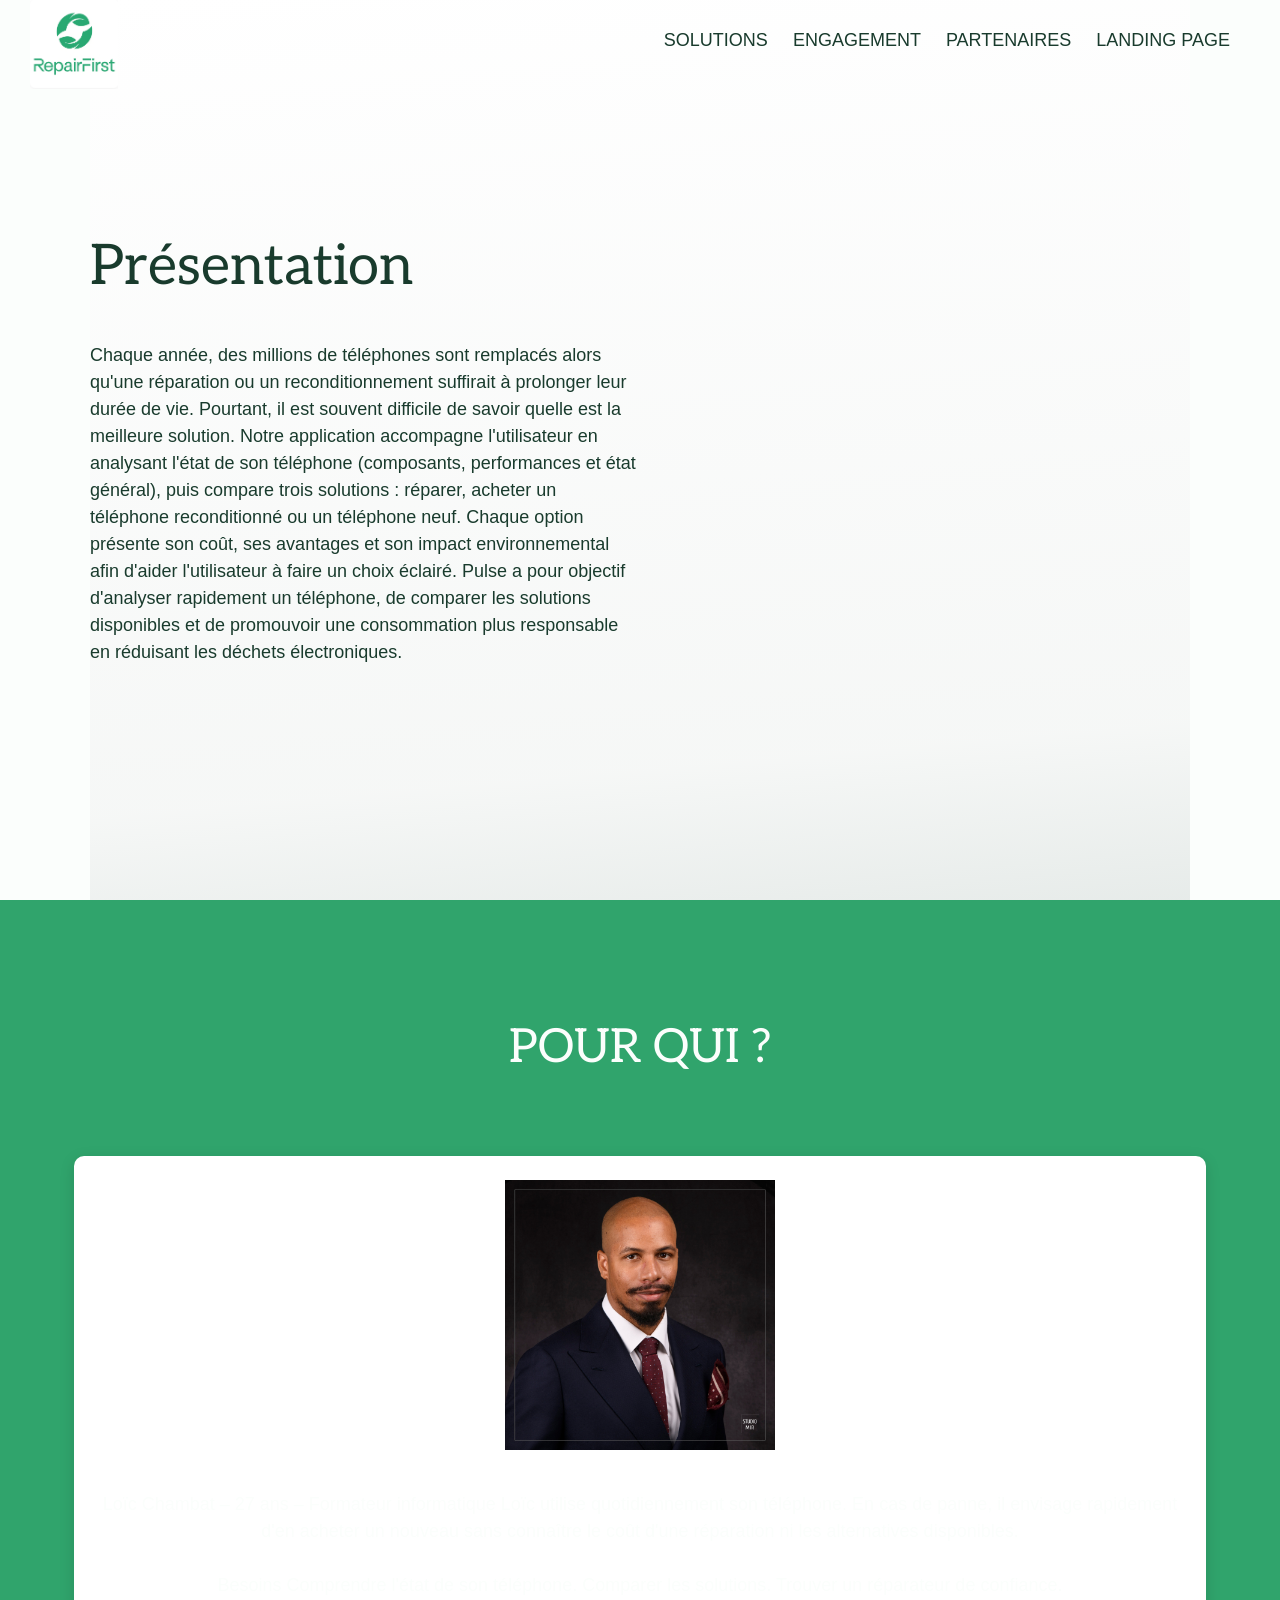
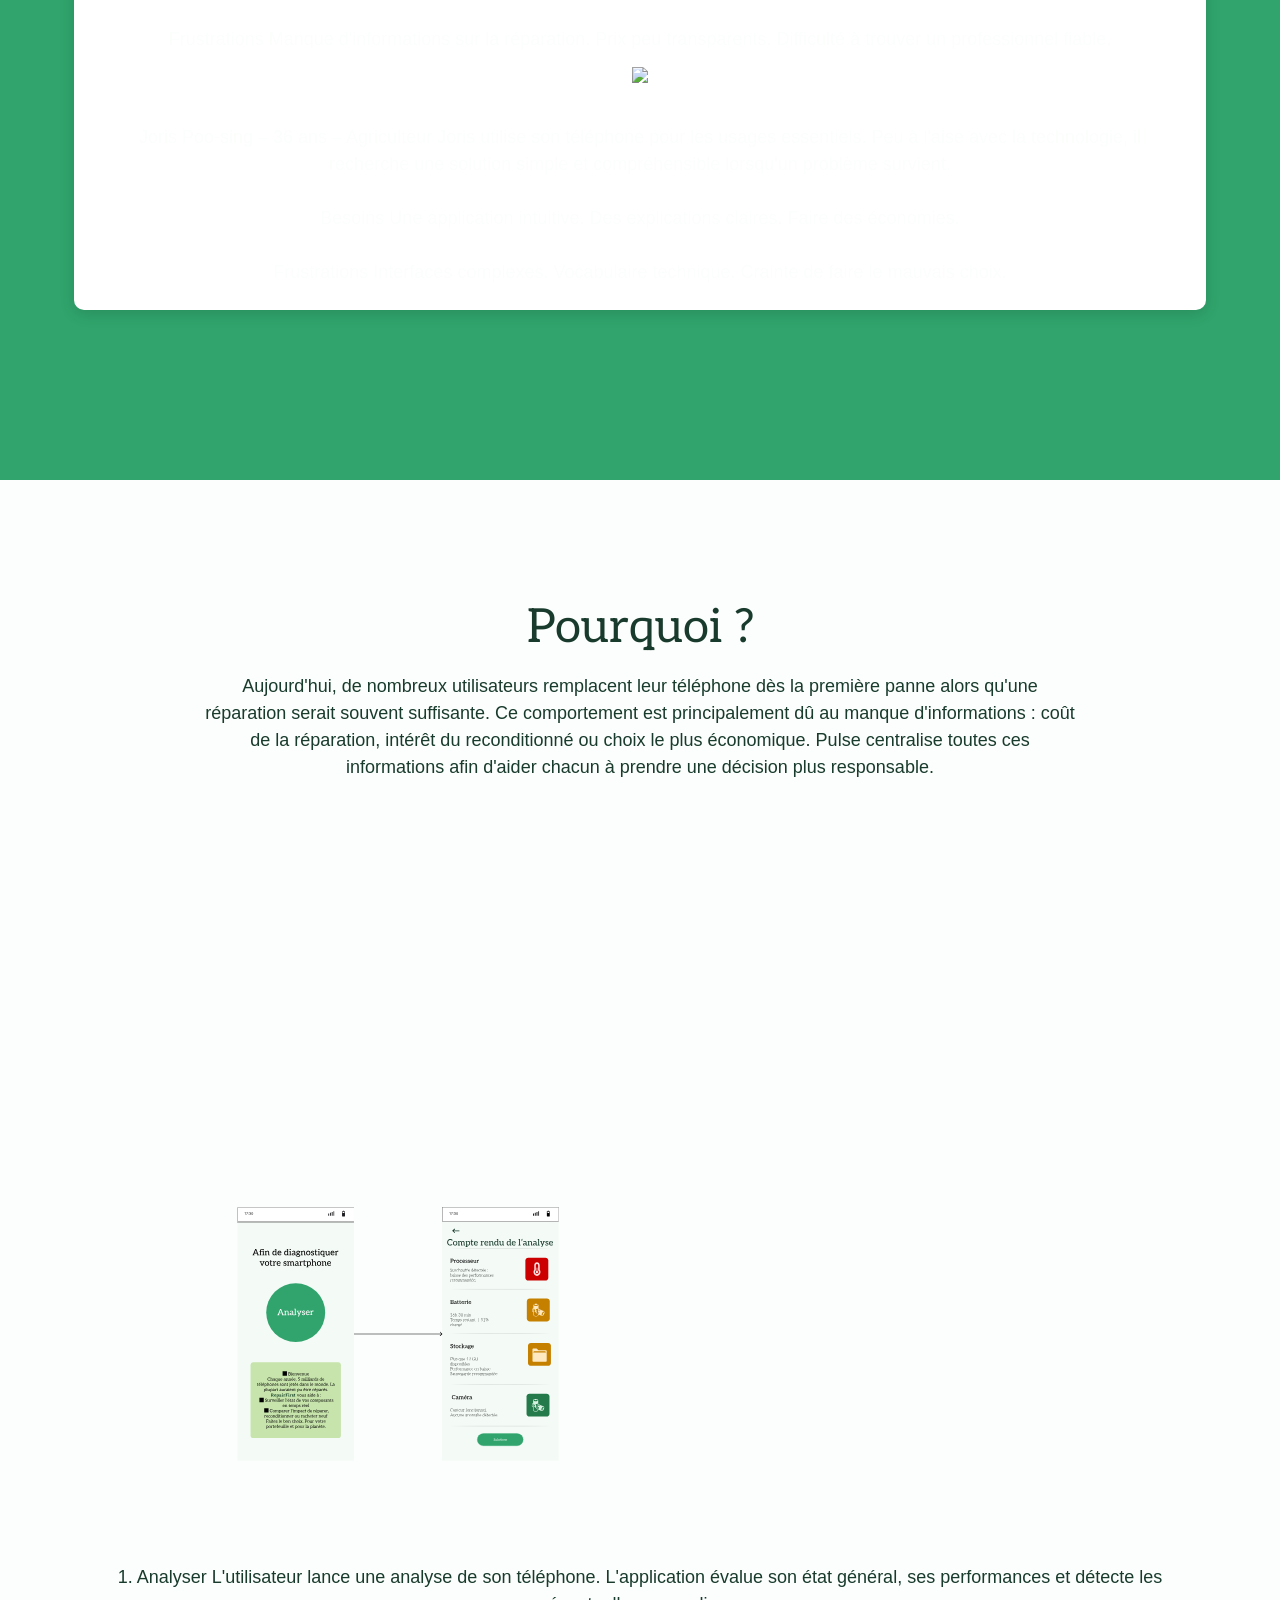
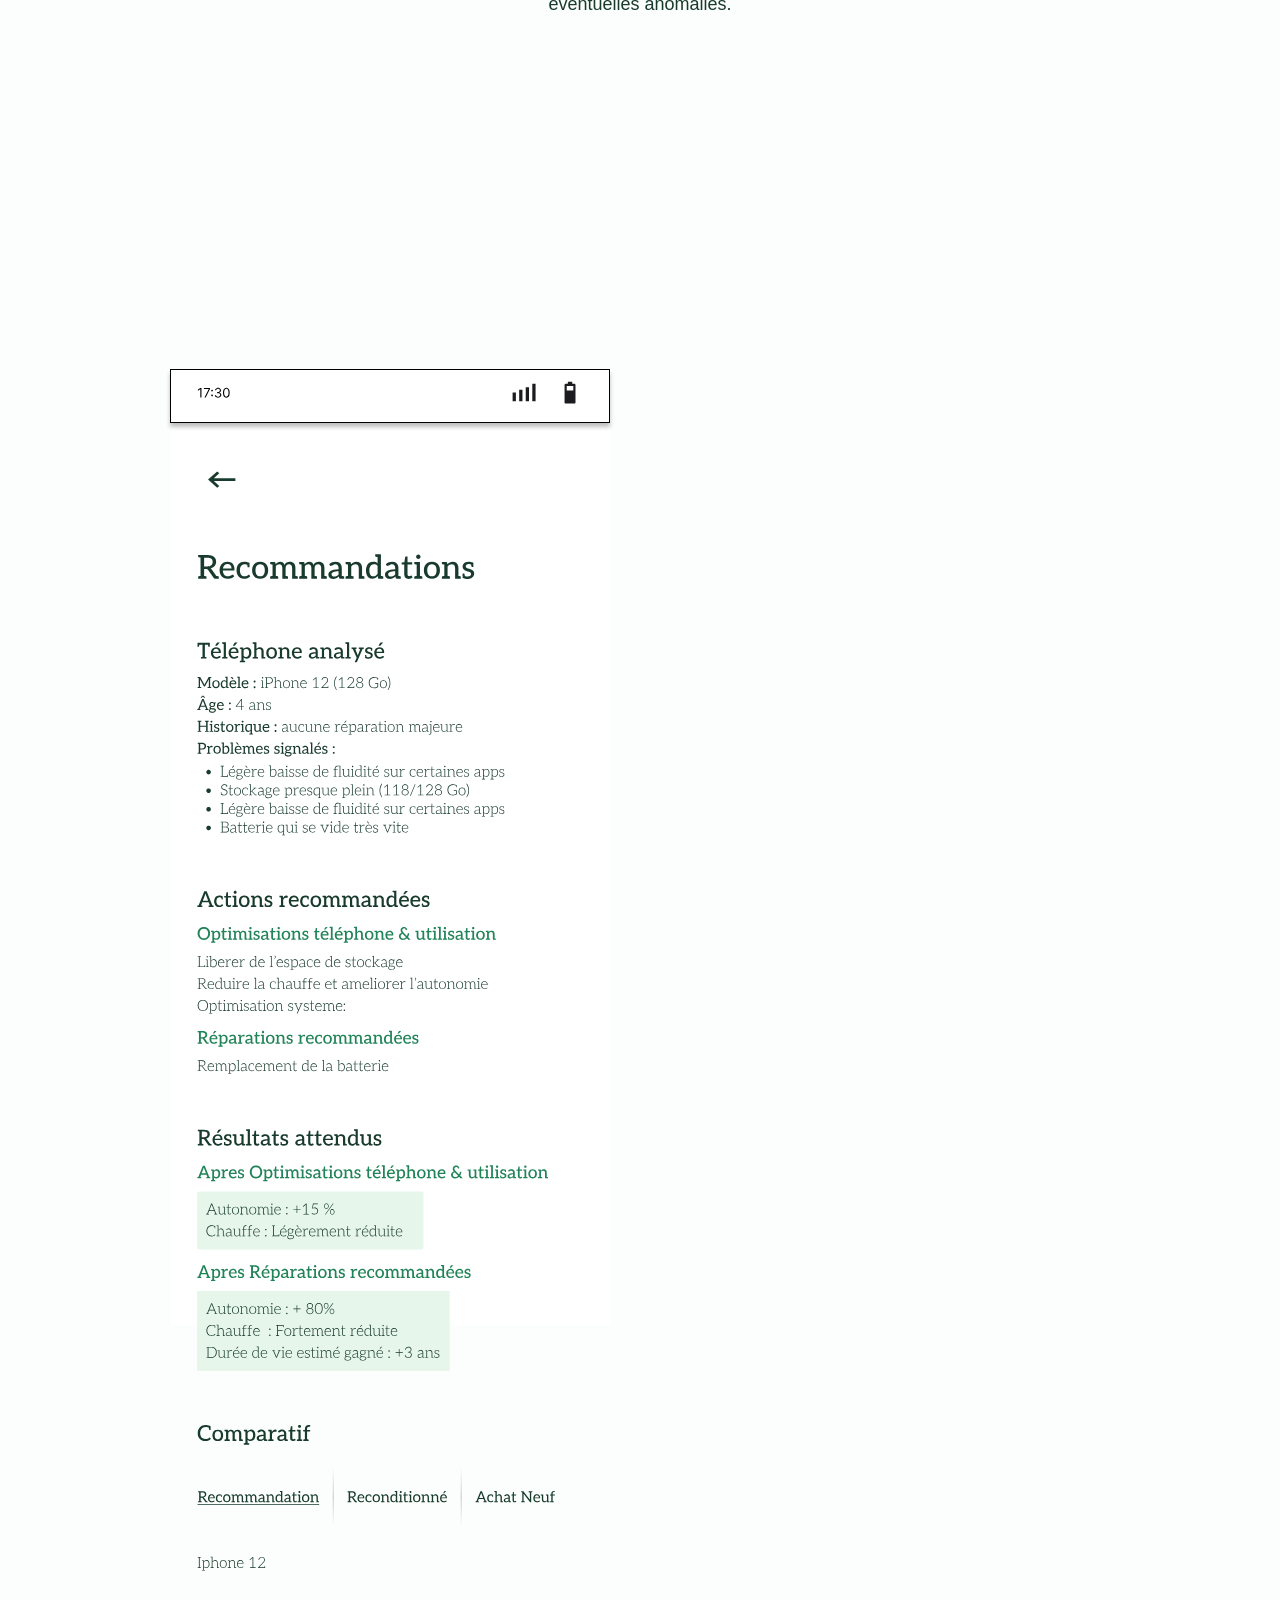
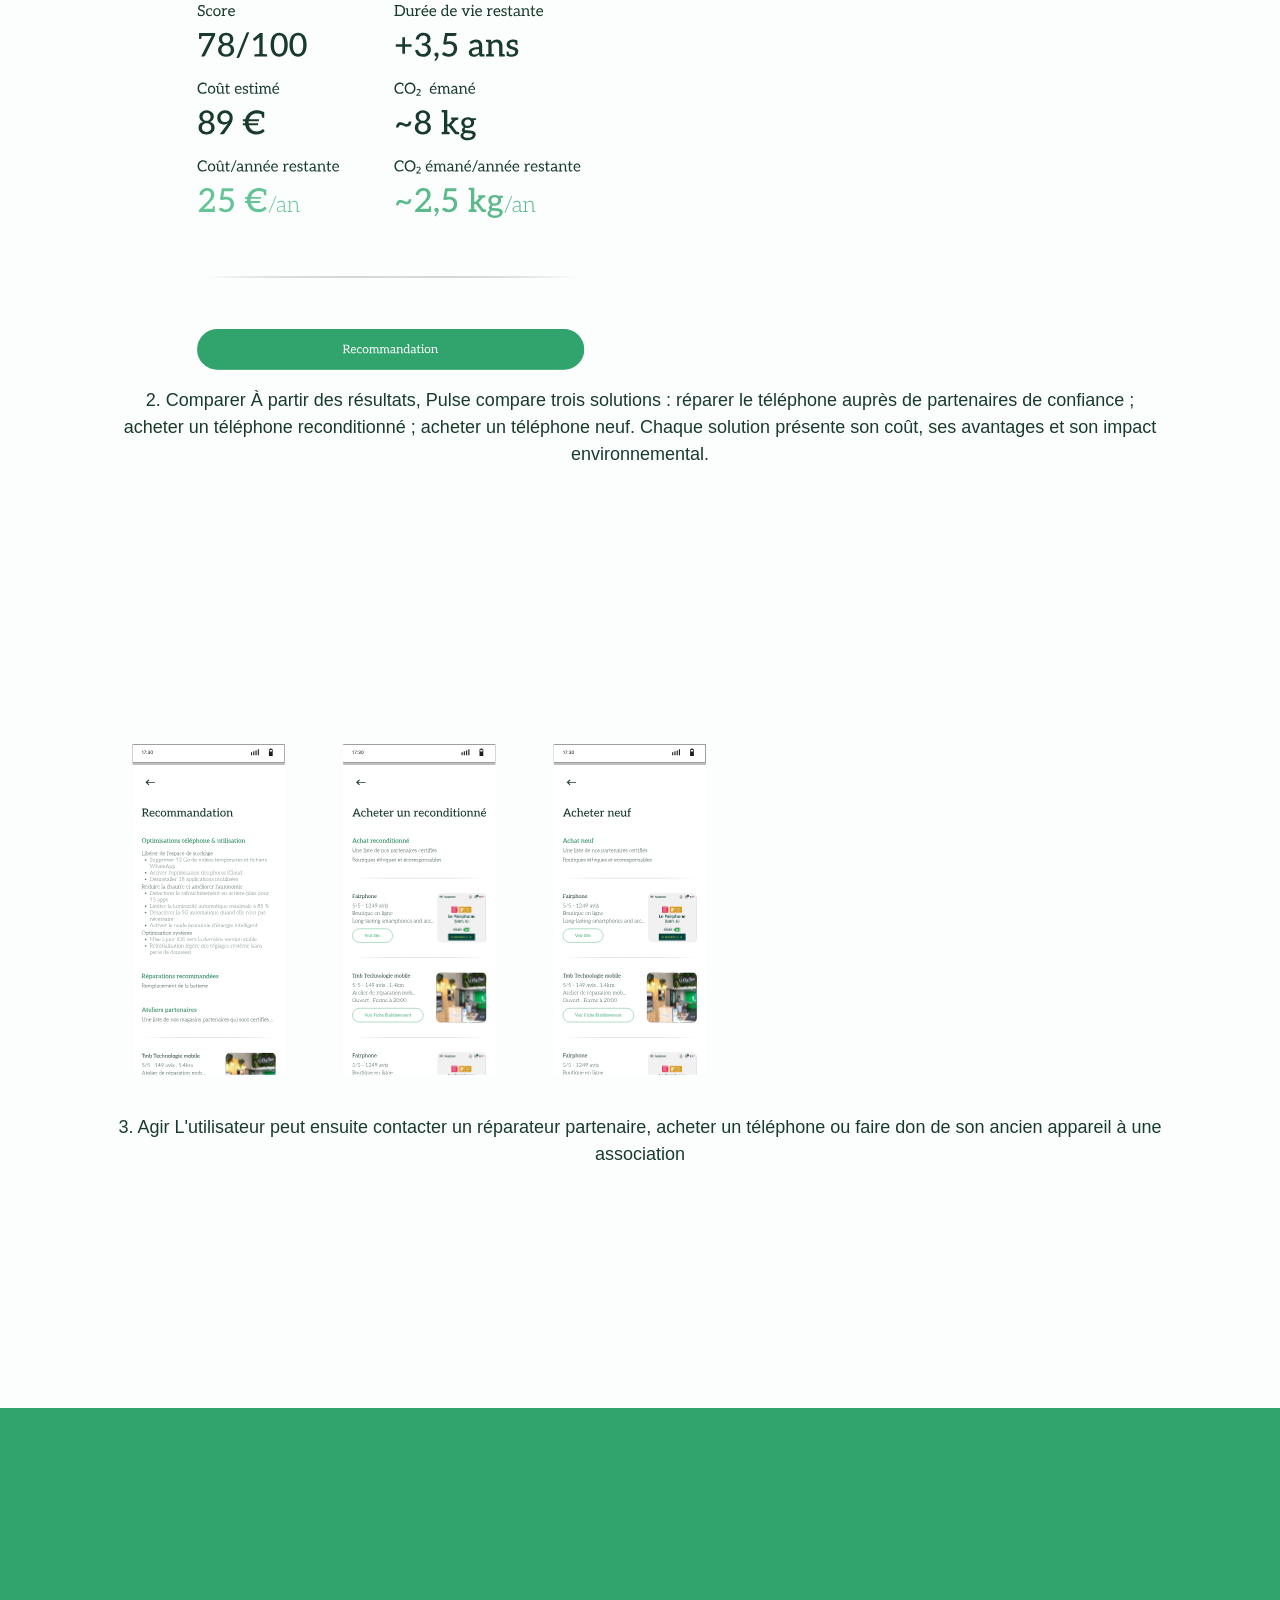
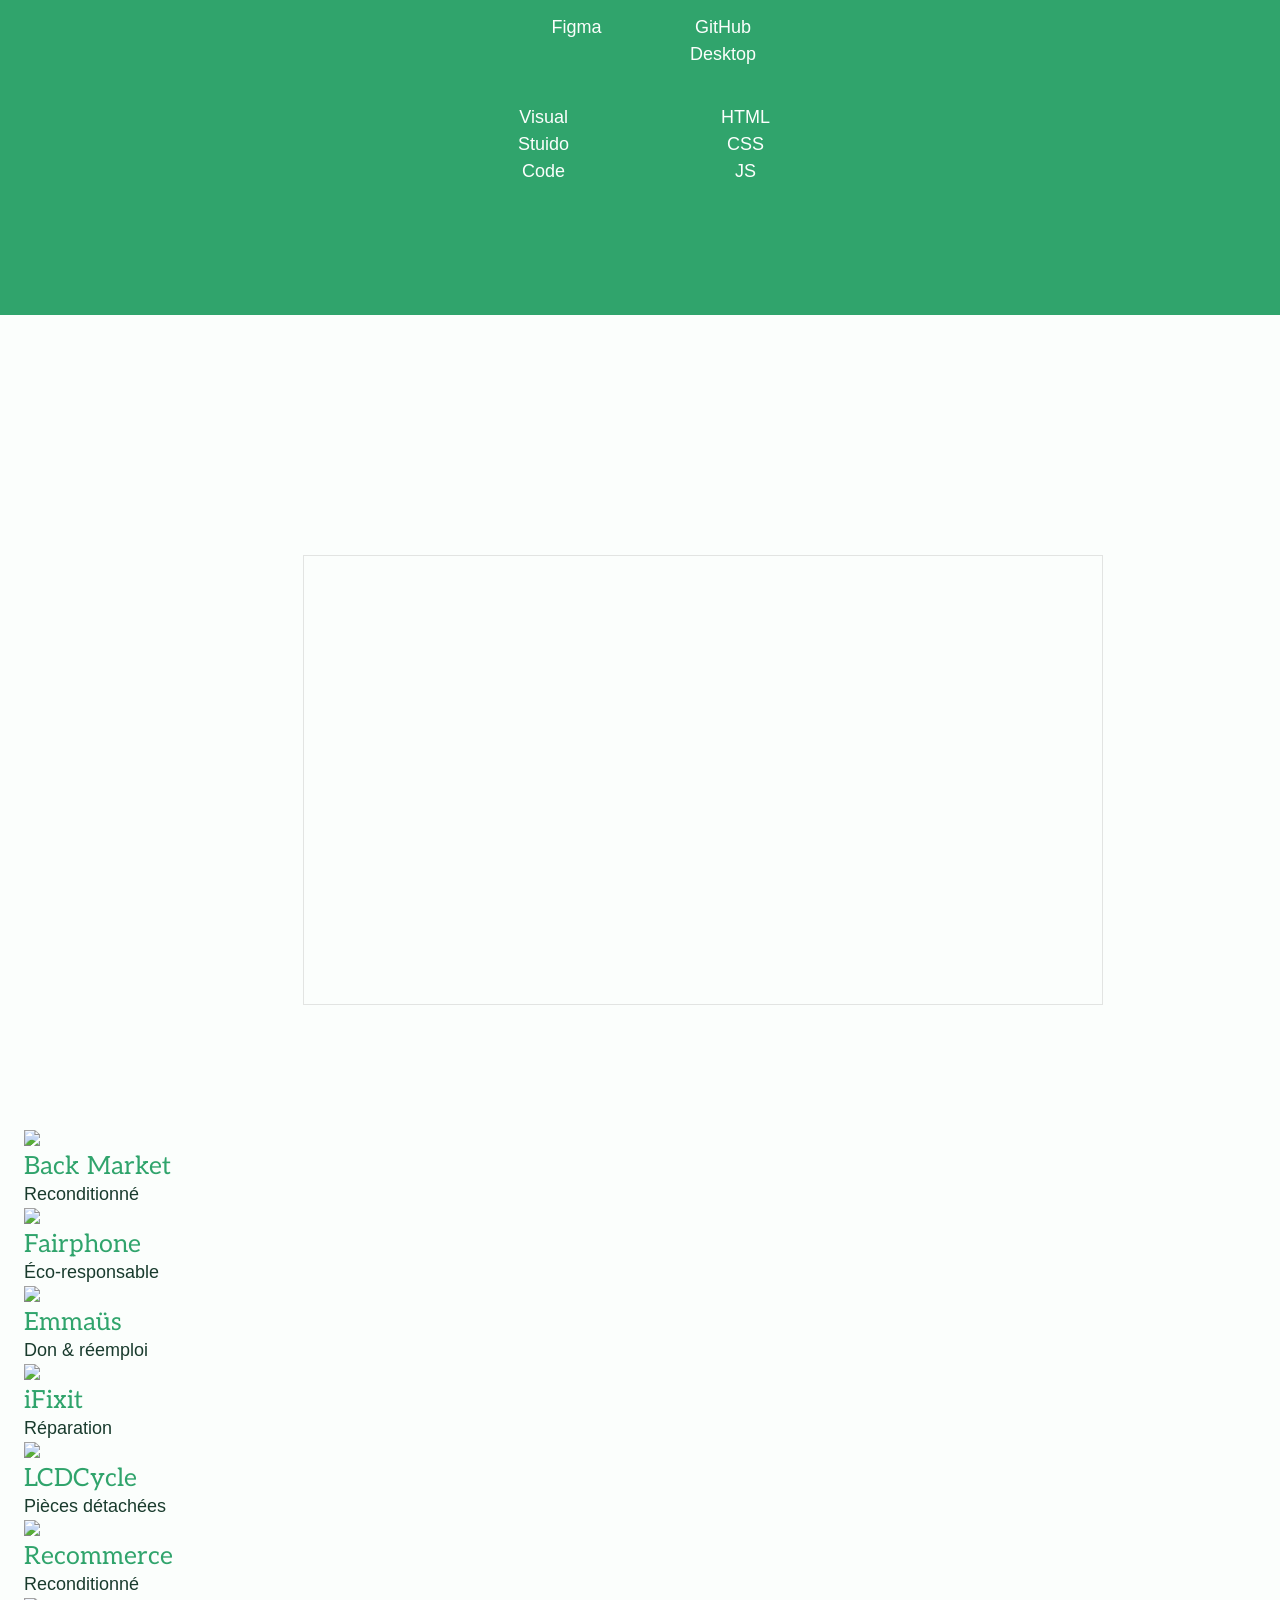
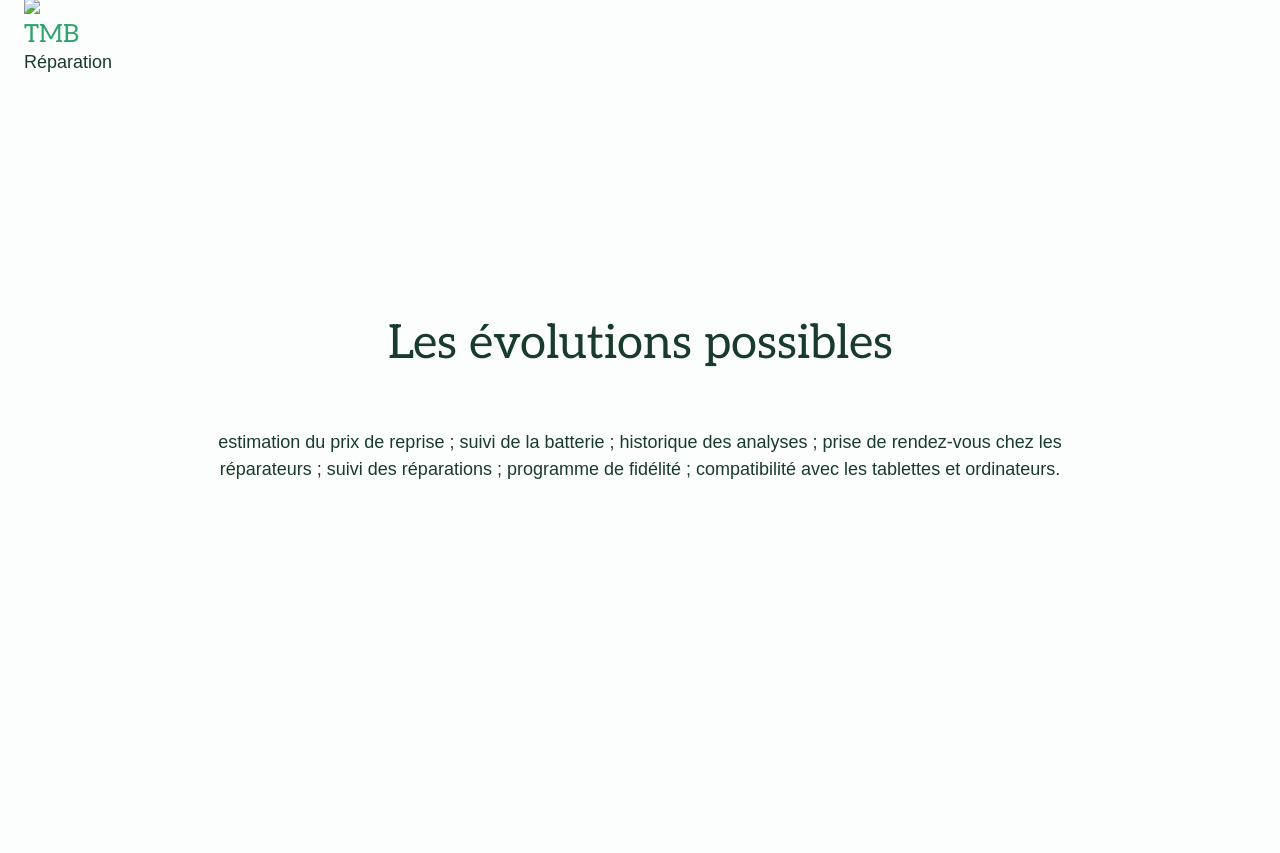
==== documentation.html @ 2fa89137 "commit11" ====
<!DOCTYPE html>
<html lang="en">

<head>
    <meta charset="UTF-8">
    <meta name="viewport" content="width=device-width, initial-scale=1.0">
    <link rel="stylesheet" href="style.css">

    <!--police-->
    <link rel="preconnect" href="https://fonts.googleapis.com">
    <link rel="preconnect" href="https://fonts.gstatic.com" crossorigin>
    <link
        href="https://fonts.googleapis.com/css2?family=Aleo:ital,wght@0,100..900;1,100..900&family=Lilita+One&display=swap"
        rel="stylesheet">

    <title>Documentation Page</title>
</head>

<body>
    <header>
        <header>
        <div class="div-nav">
            <img class="img-logo" src="./assets/header/image.png" alt="logo">
            <nav>
                <a class="lien" href="#solutions">SOLUTIONS</a>
                <a class="lien" href="#engagement">ENGAGEMENT</a>
                <a class="lien" href="#partenaires">PARTENAIRES</a>
                <a class="lien" href="index.html">LANDING PAGE</a>
            </nav>
        </div>
         <div class="introduction container">
            <div class="div-introduction">
                <h1>Présentation</h1>
                <p>Chaque année, des millions de téléphones sont remplacés alors qu'une réparation ou un reconditionnement suffirait à prolonger leur durée de vie. Pourtant, il est souvent difficile de savoir quelle est la meilleure solution.
                    Notre application accompagne l'utilisateur en analysant l'état de son téléphone (composants, performances et état général), puis compare trois solutions : réparer, acheter un téléphone reconditionné ou un téléphone neuf.
                    Chaque option présente son coût, ses avantages et son impact environnemental afin d'aider l'utilisateur à faire un choix éclairé.
                    Pulse a pour objectif d'analyser rapidement un téléphone, de comparer les solutions disponibles et de promouvoir une consommation plus responsable en réduisant les déchets électroniques.
                </p>
            </div>
        </div>

    <section id="cible container" class="bg-green section-padding">   
        <div class="div-cible">
            <div>
                <div class="div-cible-title">
                    <h2>POUR QUI ?</h2>
                </div>
            <div class="card">
                <img src="assets/homme.jpg" class="img-card">
                <p> <br> Loïc Chambat – 27 ans – Formateur informatique
                    Loïc utilise quotidiennement son téléphone. En cas de panne, 
                    il envisage rapidement d'en acheter un nouveau sans connaître le coût d'une réparation ni les alternatives disponibles.
                </br>
                <br>
                    Besoins
                    Comprendre l'état de son téléphone.
                    Comparer les solutions.
                    Trouver un réparateur de confiance.
                </br>
                <br>
                    Frustrations
                    Manque d'informations sur la réparation.
                    Prix peu transparents.
                    Difficulté à trouver un professionnel fiable.
                </br>
                </p>
            
                <img src="assets/hommeChauve.jpg">
                <p> <br> Joris Poo-sing – 36 ans – Agriculteur
                    Joris utilise son téléphone pour les usages essentiels. 
                    Peu à l'aise avec la technologie, 
                    il recherche une solution simple et compréhensible lorsqu'un problème survient.
                </br>
                <br>
                    Besoins
                    Une application intuitive.
                    Des explications claires.
                    Faire des économies.
                </br>
                <br>
                    Frustrations
                    Interfaces complexes.
                    Vocabulaire technique.
                    Crainte de faire le mauvais choix.
                </br>
                </p>
            </div>
    </section>

    <section id="problematique" class="section-padding"">
        <div class="container">
            <h2>Pourquoi ?</h2>
            <p>Aujourd'hui, de nombreux utilisateurs remplacent leur téléphone dès la première panne alors qu'une réparation serait souvent suffisante.
                Ce comportement est principalement dû au manque d'informations : coût de la réparation, intérêt du reconditionné ou choix le plus économique.
                Pulse centralise toutes ces informations afin d'aider chacun à prendre une décision plus responsable.</p>
        </div>

    </section>
    <section id="preuve" class="section-padding">
        <div class="container">
            <div>
                <div class="section-padding div-preuve">
                    <img src="./assets/Animation-analyse.svg" alt="">
                    <p>1. Analyser
                            L'utilisateur lance une analyse de son téléphone. 
                            L'application évalue son état général, 
                            ses performances et détecte les éventuelles anomalies.</p>
                </div>
                <div class="section-padding div-preuve">
                    <img src="./assets/comparateur.svg" alt="">
                    <p>2. Comparer
                        À partir des résultats, Pulse compare trois solutions :
                        réparer le téléphone auprès de partenaires de confiance ;
                        acheter un téléphone reconditionné ;
                        acheter un téléphone neuf.
                        Chaque solution présente son coût, ses avantages et son impact environnemental.</p>
                    <img src="" alt="">
                </div>
                <div class="section-padding div-preuve">
                    <img src="./assets/aprescomparateur.svg" alt="">
                    <p>3. Agir
                        L'utilisateur peut ensuite contacter un réparateur partenaire, 
                        acheter un téléphone ou faire don de son ancien appareil à une association</p>
                </div>
            </div>
        </div>
    </section>

    <section id="engagement" class="section-padding bg-green">
        <div class="container">
            <div class="technologie-title-div">
                <h3>Technologies</h3>
            </div>
            <div class="technologie-p-div">
                <p>Figma</p>
                <p>GitHub Desktop</p>
            </div>
            <div class="technologie-p-div">
                <p>Visual Stuido Code</p>
                <p>HTML CSS JS</p>
            </div>
            </div>
            
    </section>

    <section id="partenaires" class="section-padding">
        <div class="container section-padding">
            <div class="prototype-div">
                <iframe style="border: 1px solid rgba(0, 0, 0, 0.1);" width="800" height="450" src="https://embed.figma.com/proto/GgjqPPrNFf0YNa5j1uYvsF/UserFlow?node-id=241-350&viewport=-1165%2C-1046%2C0.34&scaling=scale-down&content-scaling=fixed&starting-point-node-id=241%3A350&page-id=197%3A397&embed-host=share" allowfullscreen></iframe>
            </div>
    </section>

    <section id="problematique" class="section-padding">
        <div class="container">
            <h2 class="technologie-title-div">Les évolutions possibles</h2>
            <p class="technologie-p-div">estimation du prix de reprise ;
                suivi de la batterie ;
                historique des analyses ;
                prise de rendez-vous chez les réparateurs ;
                suivi des réparations ;
                programme de fidélité ;
                compatibilité avec les tablettes et ordinateurs.</p>
        </div>
    </section>

    <section class="section-padding">
        <!-- <div class="container">
        <p>Notre projet s'inspire des principes de l'économie circulaire ainsi que des plateformes de réparation et de reconditionnement.
            En étudiant les solutions existantes et les habitudes des utilisateurs, nous avons conçu une application simple qui aide chacun à faire un choix plus économique, plus durable et plus responsable
        </p>

        </div> -->
    </section>

    <script src="script.js"></script>
</body>

</html>
---- style.css ----
/* Reinitialisation */
* {
  margin: 0;
  padding: 0;
  text-decoration: none;
  box-sizing: border-box;
}

/* Variables */
:root {
  --light-color: var(--color-1);
  --dark-color: var(--color-12);
  --primary-color: var(--color-9);
  --color-1: #fbfefc;
  --color-2: #f4fbf6;
  --color-3: #e6f6eb;
  --color-4: #d6f1df;
  --color-5: #c4e8d1;
  --color-6: #adddc0;
  --color-7: #8eceaa;
  --color-8: #5bb98b;
  --color-9: #30a46c;
  --color-10: #2b9a66;
  --color-11: #218358;
  --color-12: #193b2d;
}

/* Style global */
body {
  color: var(--dark-color);
  background-color: var(--light-color);
  font-size: 18px;
  font-family: "Inter", sans-serif;
}

h1,
h2,
h3 {
  font-family: "Aleo", serif;
  font-weight: 400;
  line-height: 1.2;
}

h1 {
  /* font-size: 65px; */
  font-size: 56px;
  margin-bottom: 16px;
}

h2 {
  font-size: 47px;
}

h3 {
  font-size: 25px;
  color: var(--primary-color);
}

p {
  font-size: 18px;
  line-height: 1.5;
}

/* img {
  width : 100px;
  height: auto;
} */

a {
  color: inherit;
}

/* Boites */
.section-padding {
  padding: 120px 24px;
}

.container {
  width: 1100px;
  margin: auto;
  display: flex;
  flex-direction: column;
  justify-content: center;
  align-items: center;
  text-align: center;
  gap: 16px;
}

.bg-green {
  background-color: var(--primary-color);
  color: var(--light-color);
}

/* cards */
.card-container {
  display: flex;
  gap: 37px;
  justify-content: center;
  flex-wrap: wrap;
  margin-top: 46px;
}

#engagement .card-container {
  width: 50%;
  gap: 48px;
  flex-direction: column;
  justify-content: center;
  margin-top: 0px;
}

.card {
  background: white;
  border-radius: 10px;
  padding: 16px;
  flex: 1;
  display: flex;
  align-items: center;
  box-shadow: 0 4px 15px #00000021;
  flex-direction: column;
  gap: 14px;
  padding: 24px;
  text-align: center;
}

#preuve .card-container {
  color: var(--color-12);
  gap: 17px;
  .card {
    flex-direction: row;
    flex: 1 1 320px;
    text-align: left;
    img {
      height: 80px;
    }
    .valeur {
      display: flex;
      gap: 12px;
      img {
        height: 24px;
      }
    }
  }
  .large {
    flex: 1 1 100%;
    justify-content: center;
    height: 280px;
    padding: 48px;
    gap: 32px;

    img {
      height: 100%;
    }
  }
}

#preuve .card-large {
  background: white;
  border-radius: 10px;
  padding: 16px;
}

/* boutons */
.div-button {
  display: flex;
  gap: 24px;
  margin-top: 52px;
}

.button {
  background-color: var(--primary-color);
  color: var(--light-color);
  padding: 12px 35px;
  border-radius: 12px;
}

.button.secondary {
  color: var(--primary-color);
  border: 1px solid var(--primary-color);
  background: transparent;
}

/* section header */
.div-nav {
  display: flex;
  flex-direction: row;
  justify-content: space-between;
  position: absolute;
  width: 100%;
}

.img-logo {
  height: 89px;
  margin-left: 30px;
  margin-right: 32px;
}
.logo-container {
  display: flex;
  align-items: center;
}

nav {
  padding: 30px;
}

.lien {
  padding-right: 20px;
  color:#193b2d;
  
}

/* section hero */
.hero {
  display: flex;
  flex-direction: row;
  height: 100vh;
  margin: auto;
  justify-content: center;
  background: linear-gradient(356deg, #d6dcda8c, #f0f0f07a 18%, #ffffff);
  .container {
    flex-direction: row;
    text-align: left;
  }
}

.div-hero {
  width: 49%;
  display: flex;
  flex-direction: column;
  justify-content: center;
}

.titre {
  font-size: 75px;
}

.img-hero {
  max-width: 51%;
  height: auto;
  object-fit: contain;
}

/* section problematique */
#problematique {
  .container {
    width: 873px;
  }
}

/* section solution */
.img-card {
  height: 30vh;
}

.div-card-solution {
  display: flex;
  flex-direction: column;
  width: 540px;
  align-items: center;
  padding: 1.5rem;
  text-align: center;
  gap: 1rem;
  flex-wrap: wrap;
  box-shadow: 0 4px 15px #00000033;
  border-radius: 8px;
}

.paragraphe-solution {
  margin: 1rem 0 3rem;
}

/* Section partenaire */
.div-partenaire {
  display: flex;
  flex-direction: column;
  justify-content: center;
  align-items: center;
  gap: 2rem;
}

.div-logo-partenaire {
  display: flex;
  gap: 1rem;
  flex-wrap: wrap;
}

.img-partenaire {
  height: 192px;
}

/* section engagement */
.div-card-engagement {
  display: flex;
  flex-direction: row;
  justify-content: space-between;
  margin: 20px;
  justify-content: center;
  gap: 64px;
  margin-top: 64px;
}

.div-engagement {
  display: flex;
  flex-direction: column;
  gap: 20px;
}

.img-engagement {
  max-width: 40%;
  height: auto;
  object-fit: contain;
}

.card-engagement {
  display: flex;
  flex-direction: row;
  align-items: end;
  text-align: left;
  gap: 16px;
}

.icon-card-engagement {
  height: 45px;
  width: 94px;
}

.p-engagement {
  font-size: 15px;
}

/* section telechargement */
.button-telechargement {
  width: 30%;
  margin-right: 15px;
}

.div-telecharger {
  border-radius: 10px;
  box-shadow: 0 4px 15px #00000021;
  display: flex;
  flex-direction: row;
  padding: 40px 0 0 40px;
  justify-content: space-between;
}

.img-telechargement {
  max-width: 35%;
  height: auto;
  object-fit: contain;
  border-radius: 0 0 10px 0;
}

.div-download {
  display: flex;
  flex-direction: column;
  justify-content: center;
  gap: 15px;
}

/* section footer */
.sec-footer {
  background-color: var(--color-12);
  color: var(--light-color);
  display: flex;
  justify-content: center;
  min-height: 27vh;
  text-align: center;
  line-height: 7rem;
}
.div-form {
  display: flex;
  justify-content: center;
  align-items: center;
  gap: 70px;
}

.form {
  border: 1px solid white;
  background: transparent;
  width: 300px;
  height: 26px;
}

input {
  border: 1px solid white;
  background: transparent;
  width: 300px;
  height: 26px;
}

label {
  font-weight: bold;
}

placeholder {
  color: rgba(255, 255, 255, 0.5);
}

button {
  padding: 8px 18px;
  border: 2px solid white;
  background: transparent;
  color: white;
  letter-spacing: 1px;
  border-radius: 4px;
}

.p-footer {
  font-size: 13px;
  width: 93%;
}

.p-footer-fin {
  font-size: 13px;
}

.contact {
  display: flex;
  gap: 4px;
  flex-direction: column;
  margin: 20px;
  font-size: 15px;
}

.contact p {
  font-size: 15px;
}

/* page documentation css */

/* section introduction*/
.introduction {
  display: flex;
  flex-direction: row;
  min-height: 100vh;
  text-align: left;
  align-items: center;
  justify-content: left;
  background: linear-gradient(355deg, #d6dcda8c, #f0f0f07a 18%, #ffffff);
  .container {
    align-items: start;
  }
}

.div-introduction {
  width: 50%;
  display: flex;
  flex-direction: column;
  gap: 25px;
  justify-content: center;
  text-align: left;
  align-items: start;
  justify-content: left;
}

/* section cible */
#cible {
  height: 80vh;
}

.div-cible {
  display: flex;
  flex-direction: column;
  justify-content: center;
  padding: 0px 50px 50px 50px;
}

.div-cible-title {
  display: flex;
  justify-content: center;
    margin-bottom: 80px;

}

.div-persona {
      display: flex;
    flex-direction: row;
    justify-content: center;
    align-items: center;
    gap: 32px;
}
.content-persona {
    width: 40%;
}
.div-persona img {
      width: 28%;
    aspect-ratio: 2 / 3;
    object-fit: cover;
}

.div-preuve {
  display: flex;
  flex-direction: row;
  justify-content: space-between;
  flex-wrap: wrap;
}
.div-preuve img{
  width: 60%;
}
/* Section technologies */
.technologie-title-div {
  display: flex;
  justify-content: center;
  width: 100%;
  margin-bottom: 30px;
}

.technologie-p-div {
  display: flex;
  justify-content: space-around;
  gap: 50%;
  margin: 10px 0px 10px 0px;
}

/* section prototype */
.prototype-div {
  padding-left: 12%;
}
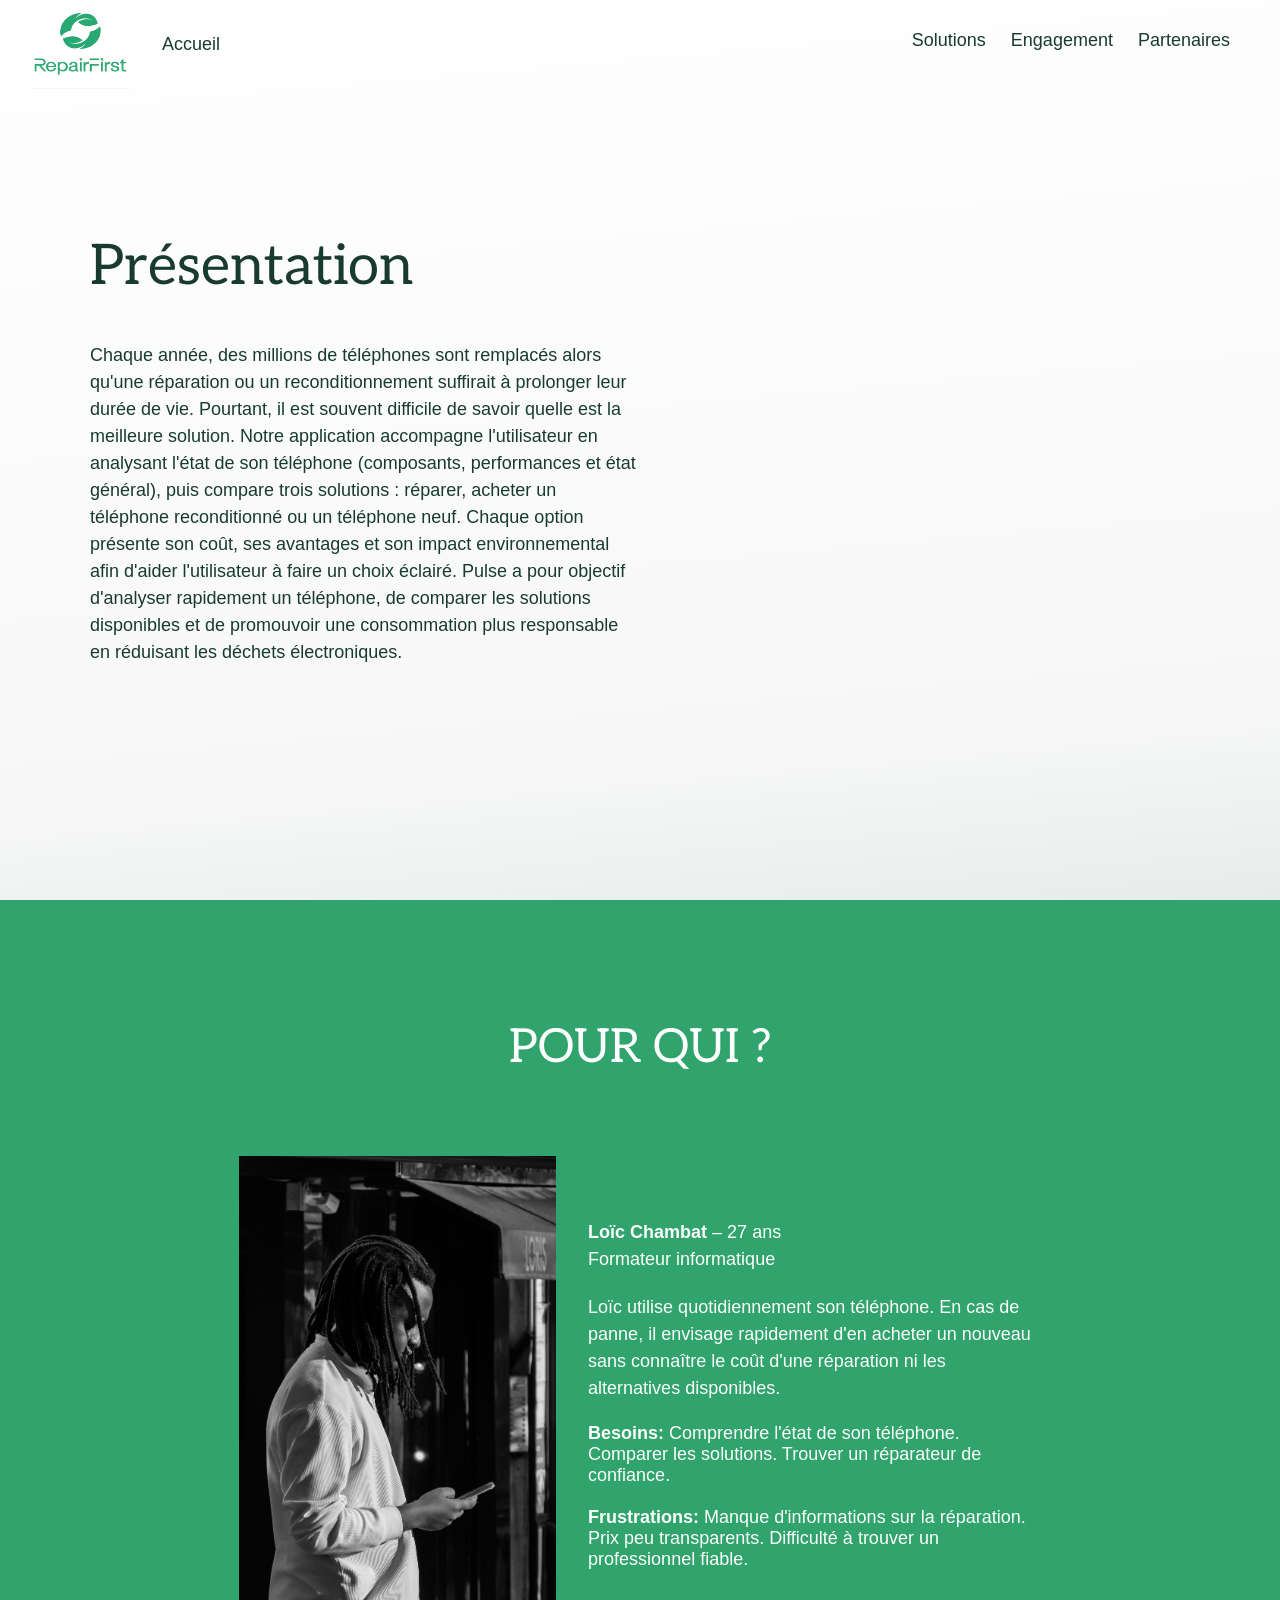
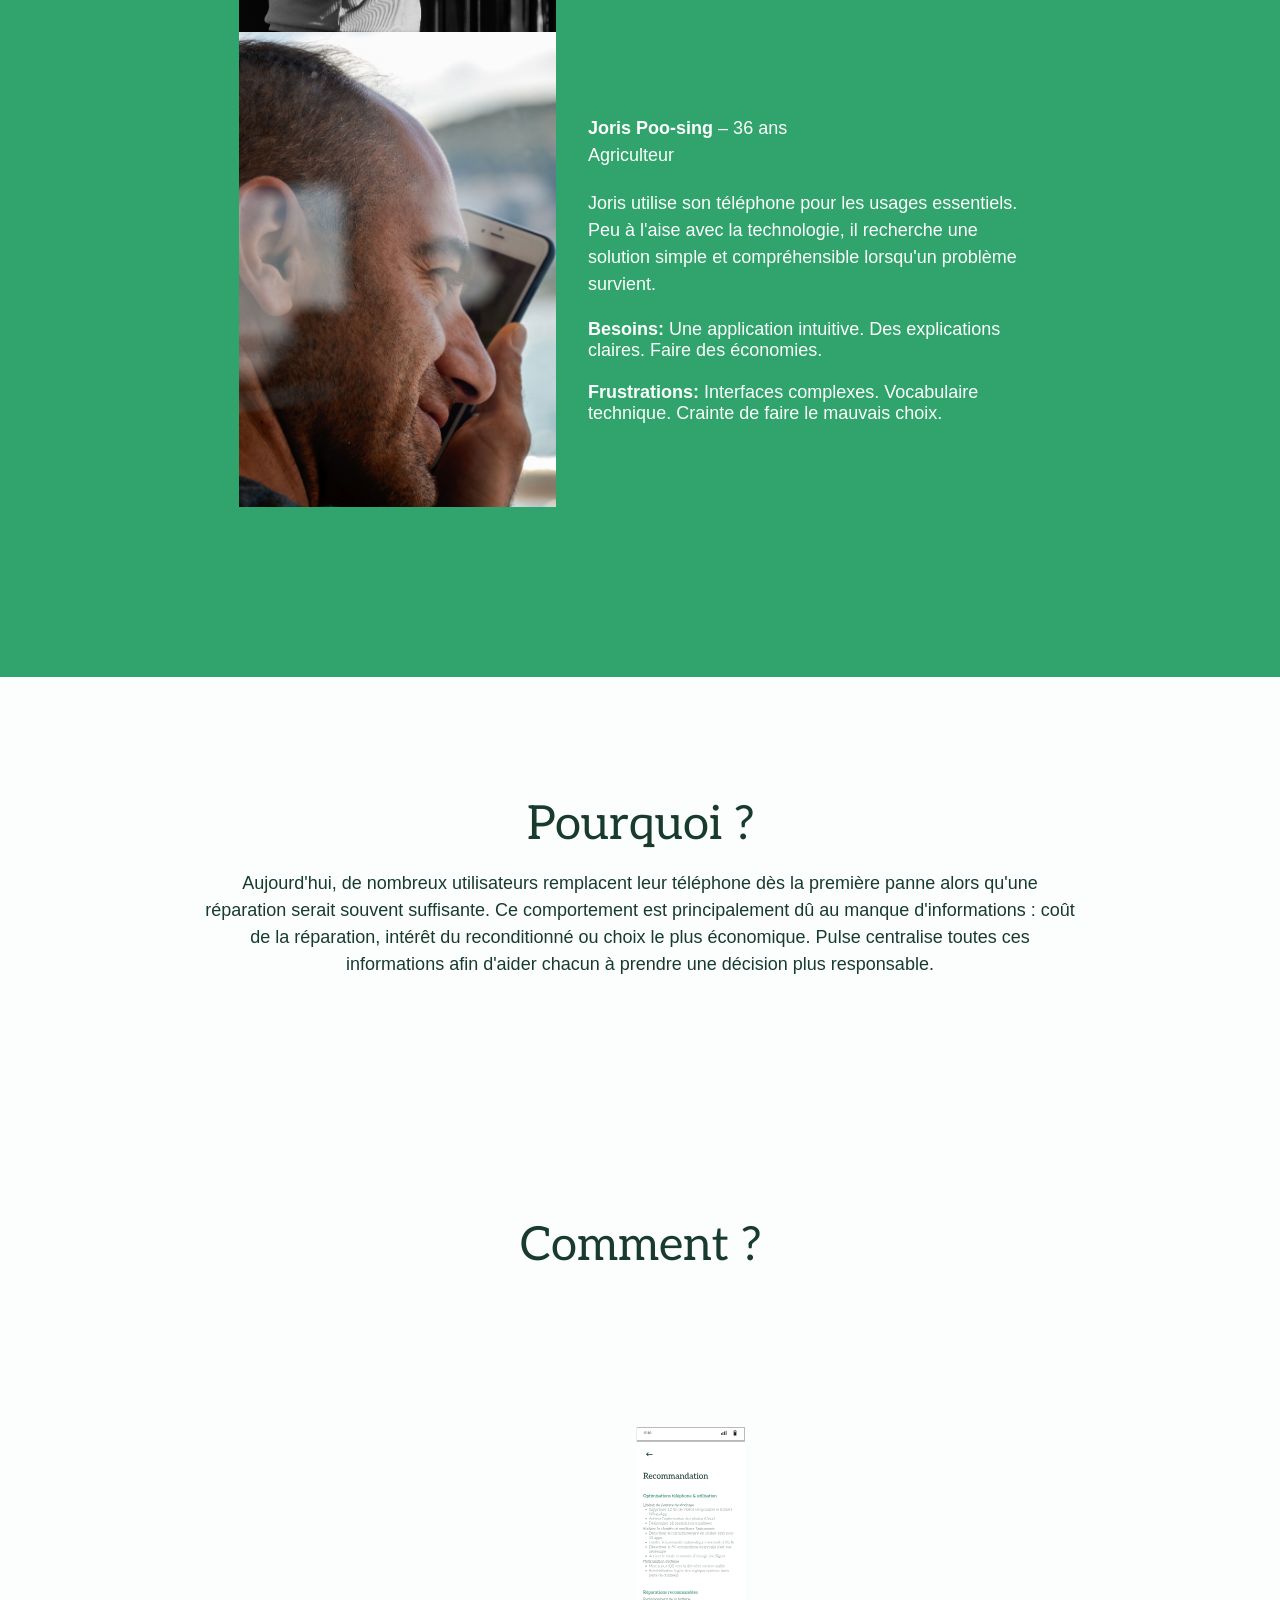
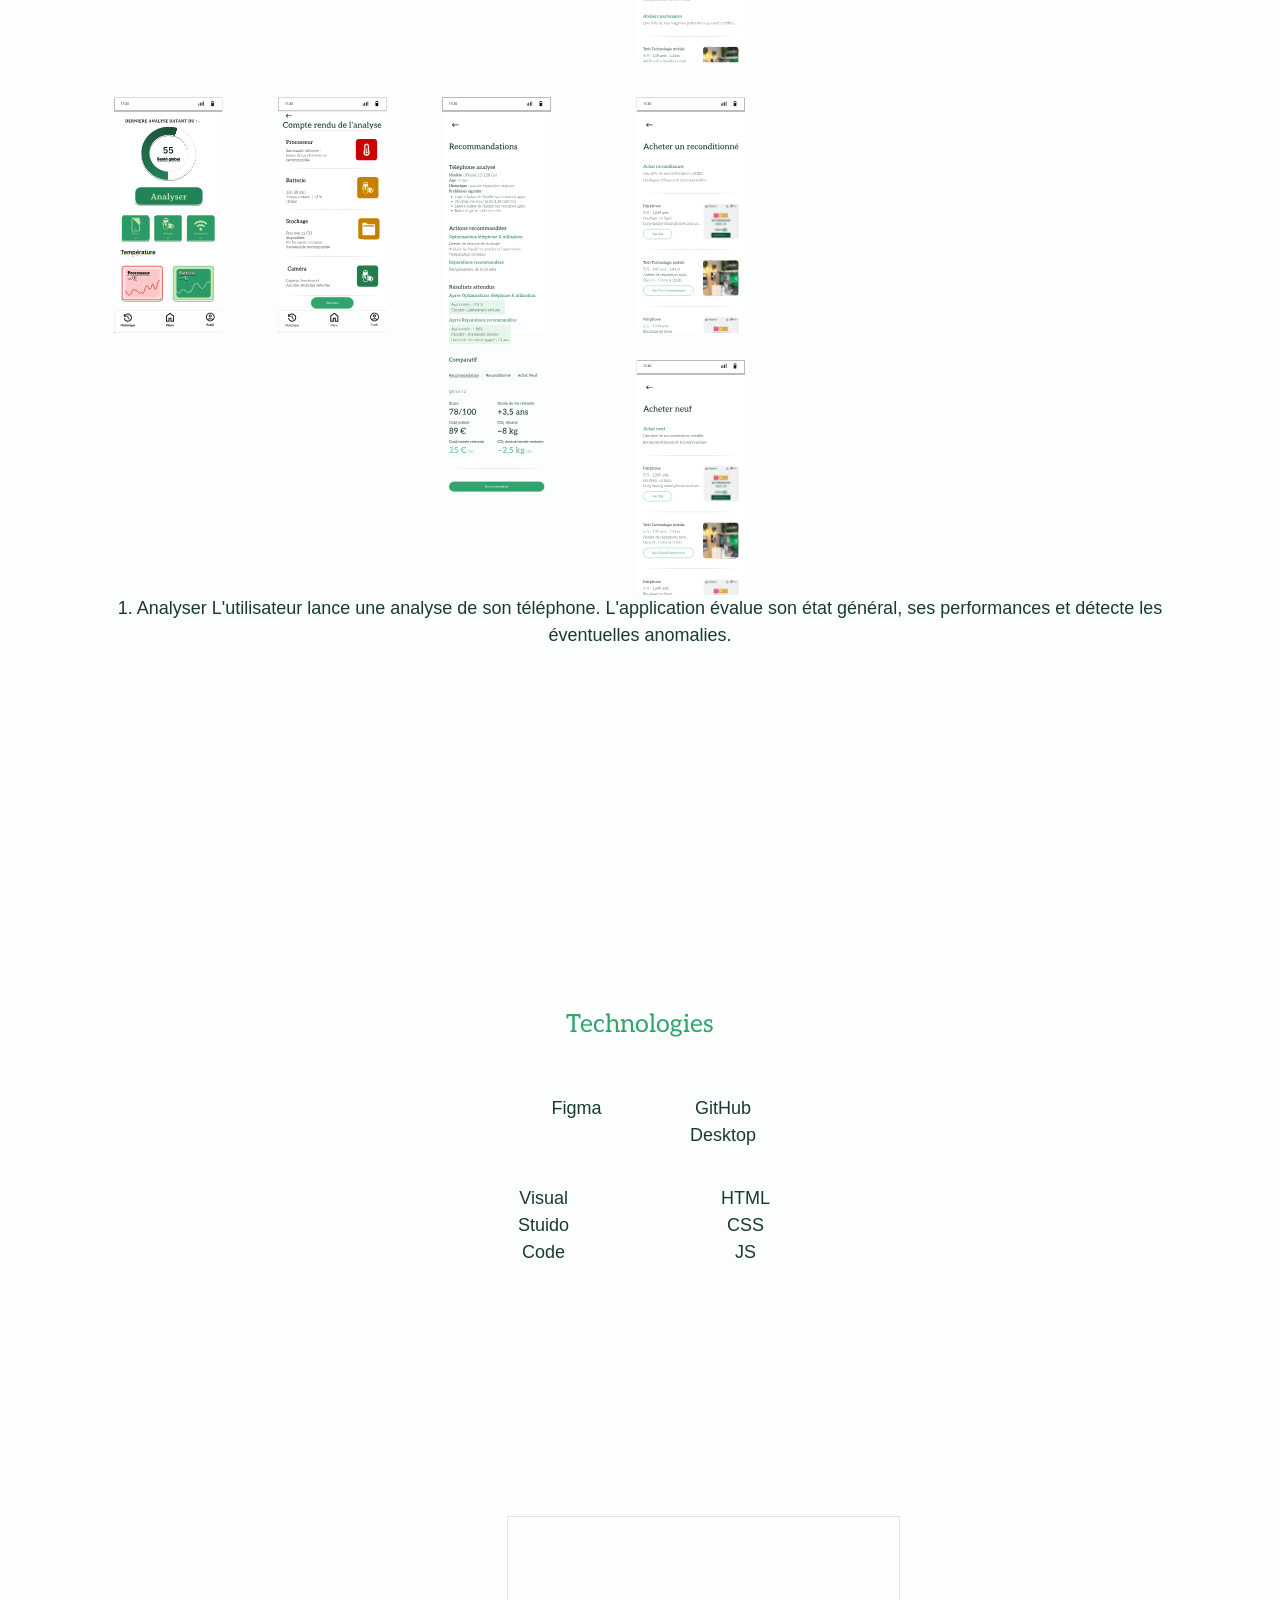
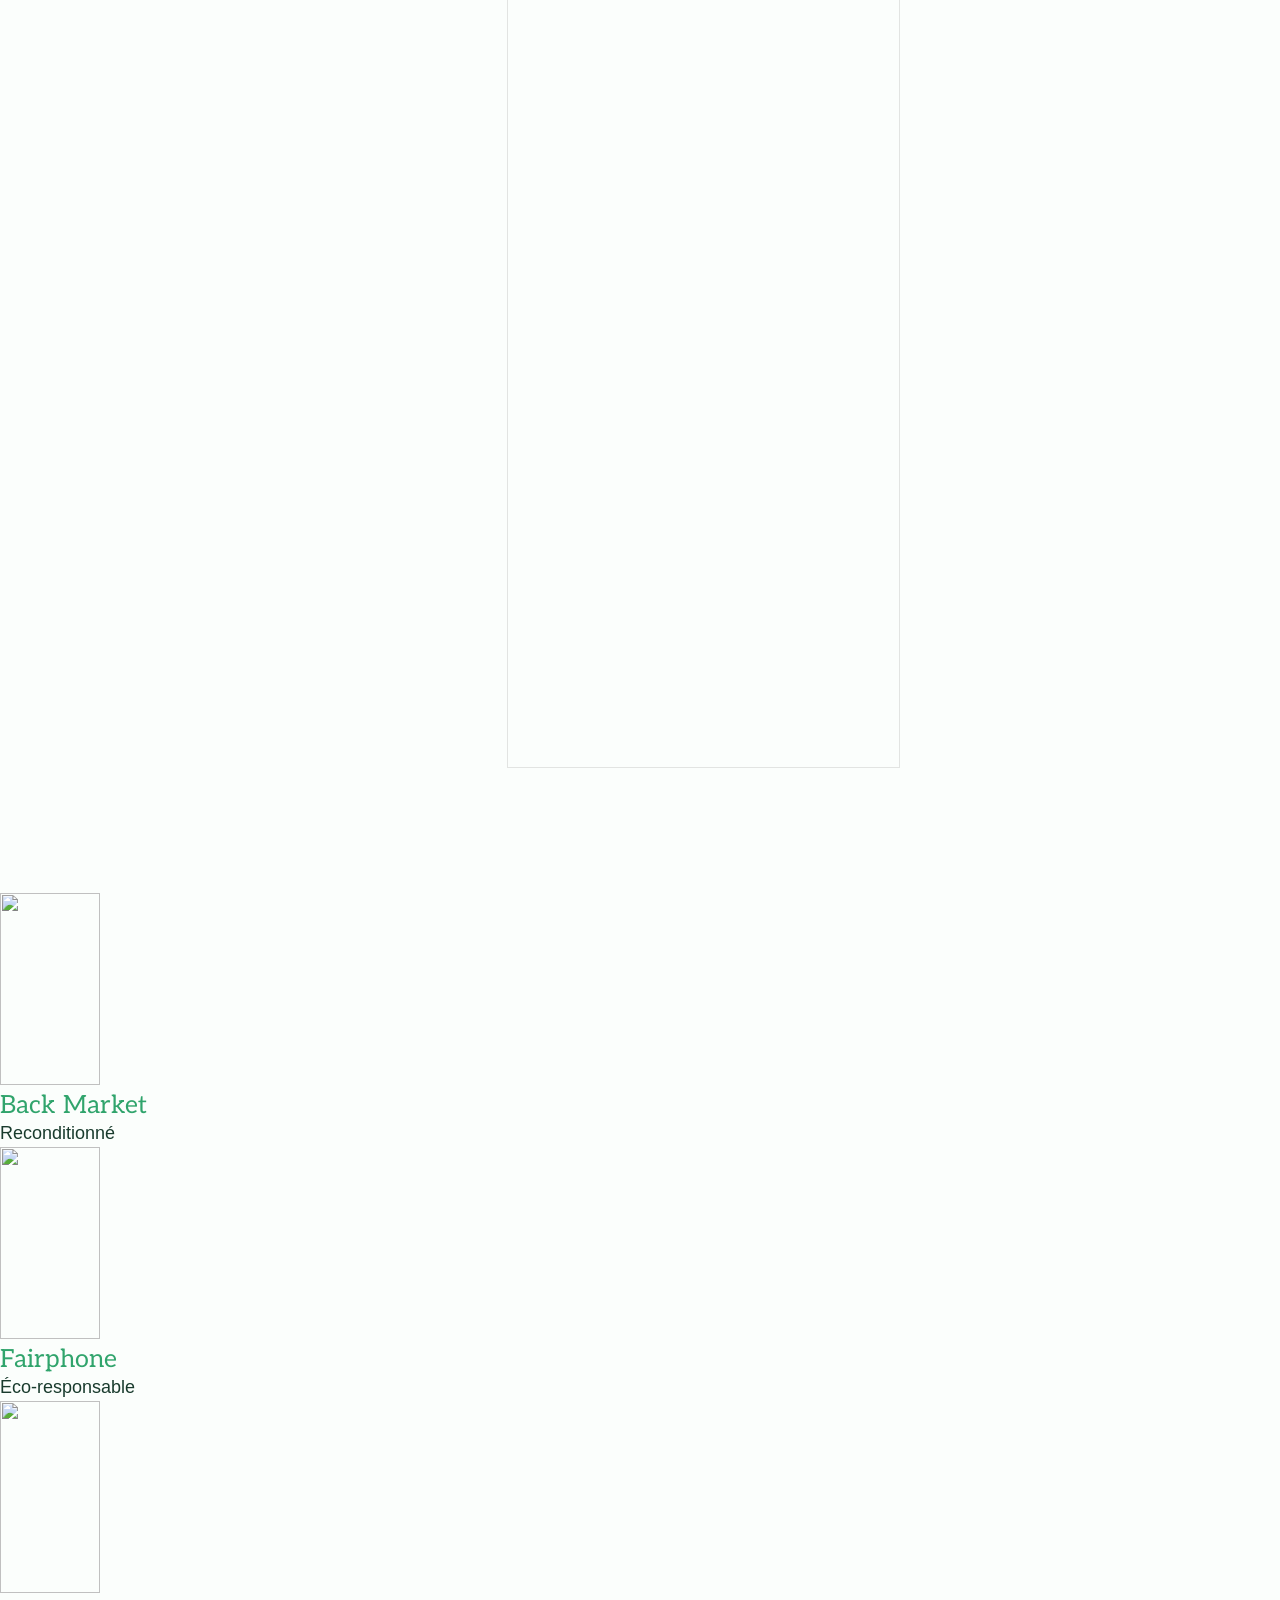
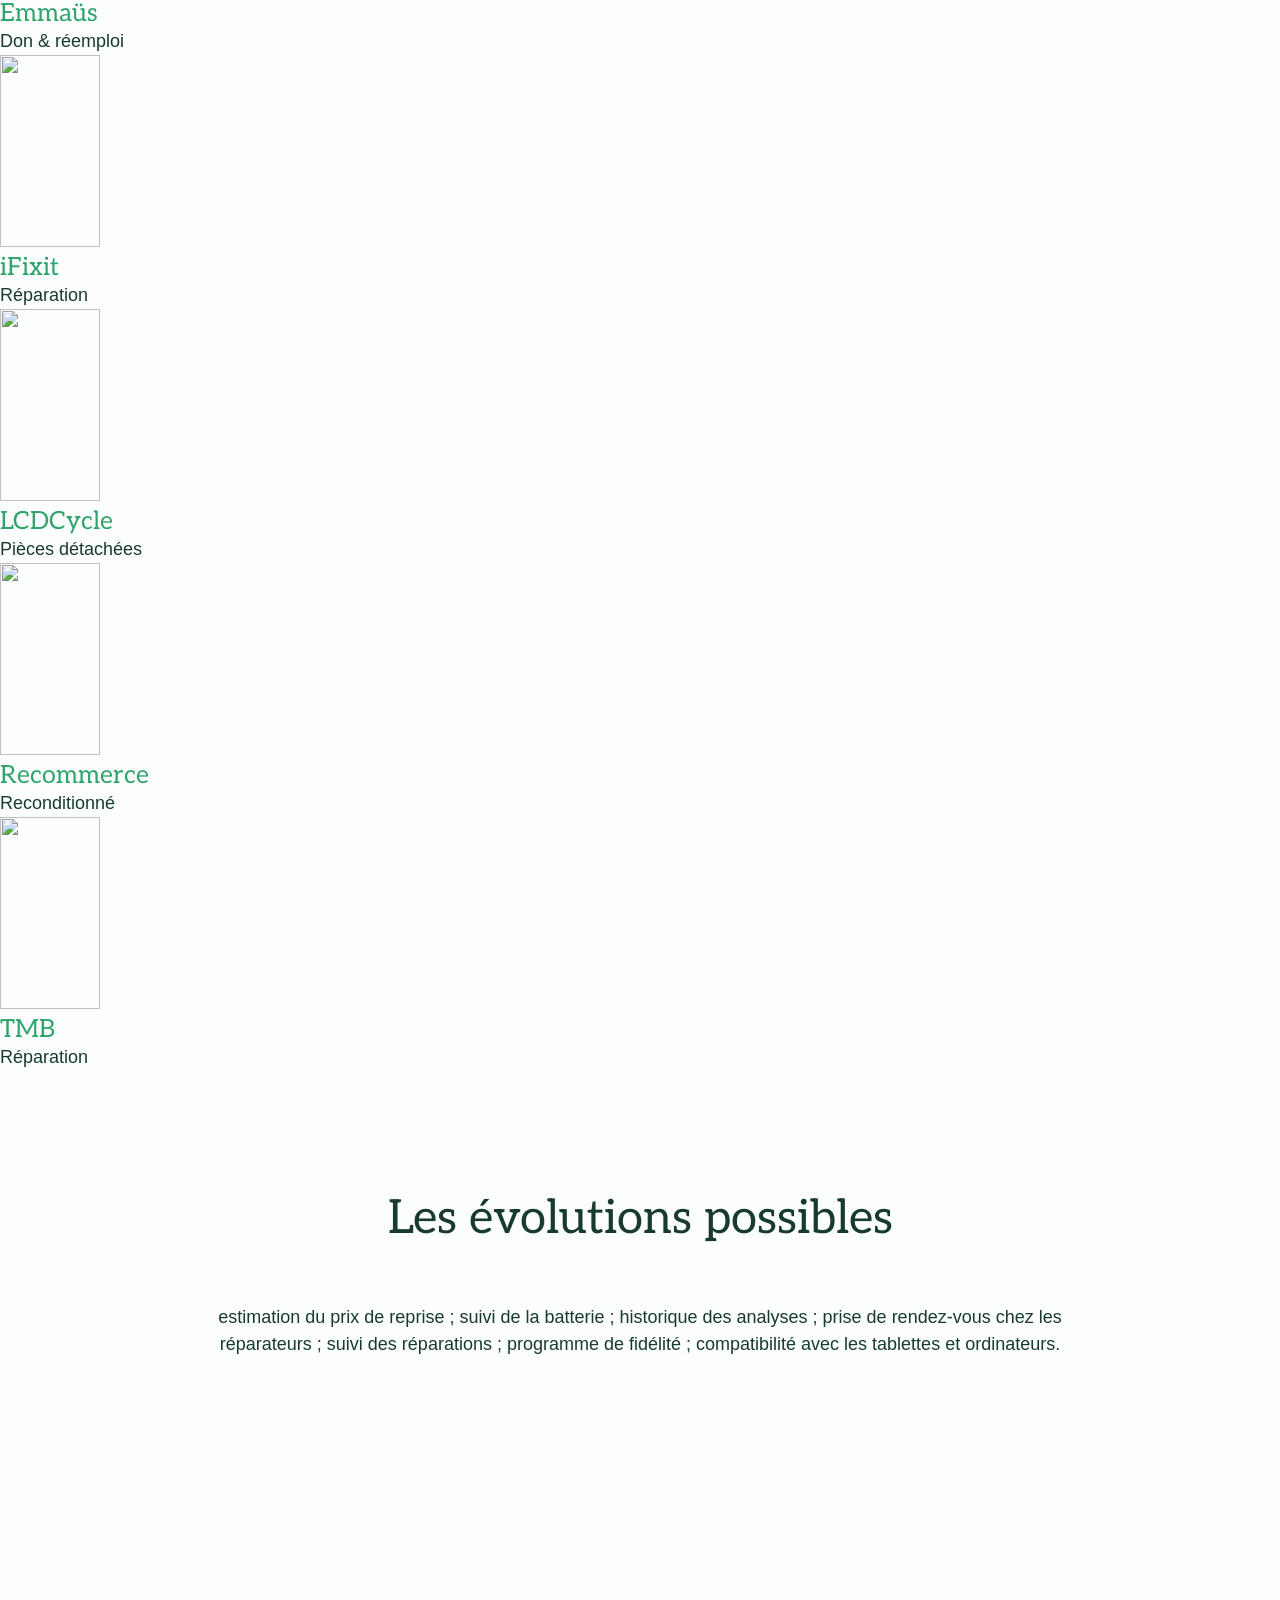
==== commit 8b393380: "lundi" ====
--- a/documentation.html
+++ b/documentation.html
@@ -18,76 +18,99 @@
 
 <body>
     <header>
-        <header>
-        <div class="div-nav">
-            <img class="img-logo" src="./assets/header/image.png" alt="logo">
-            <nav>
-                <a class="lien" href="#solutions">SOLUTIONS</a>
-                <a class="lien" href="#engagement">ENGAGEMENT</a>
-                <a class="lien" href="#partenaires">PARTENAIRES</a>
-                <a class="lien" href="index.html">LANDING PAGE</a>
-            </nav>
+      <div class="div-nav">
+
+        <div class="logo-container">
+          <img class="img-logo" src="./assets/header/image.png" alt="logo">
+          <a class="lien" href="index.html">Accueil</a>
+        </div>            <nav>
+          <a class="lien" href="#solutions">Solutions</a>
+          <a class="lien" href="#engagement">Engagement</a>
+          <a class="lien" href="#partenaires">Partenaires</a>
+        </nav>
+      </div>
+      <div class="introduction section-padding">
+        <div class="container">
+          <div class="div-introduction">
+            <h1>Présentation</h1>
+            <p>Chaque année, des millions de téléphones sont remplacés alors qu'une réparation ou un reconditionnement suffirait à prolonger leur durée de vie. Pourtant, il est souvent difficile de savoir quelle est la meilleure solution.
+              Notre application accompagne l'utilisateur en analysant l'état de son téléphone (composants, performances et état général), puis compare trois solutions : réparer, acheter un téléphone reconditionné ou un téléphone neuf.
+              Chaque option présente son coût, ses avantages et son impact environnemental afin d'aider l'utilisateur à faire un choix éclairé.
+              Pulse a pour objectif d'analyser rapidement un téléphone, de comparer les solutions disponibles et de promouvoir une consommation plus responsable en réduisant les déchets électroniques.
+            </p>
+          </div>
+
         </div>
-         <div class="introduction container">
-            <div class="div-introduction">
-                <h1>Présentation</h1>
-                <p>Chaque année, des millions de téléphones sont remplacés alors qu'une réparation ou un reconditionnement suffirait à prolonger leur durée de vie. Pourtant, il est souvent difficile de savoir quelle est la meilleure solution.
-                    Notre application accompagne l'utilisateur en analysant l'état de son téléphone (composants, performances et état général), puis compare trois solutions : réparer, acheter un téléphone reconditionné ou un téléphone neuf.
-                    Chaque option présente son coût, ses avantages et son impact environnemental afin d'aider l'utilisateur à faire un choix éclairé.
-                    Pulse a pour objectif d'analyser rapidement un téléphone, de comparer les solutions disponibles et de promouvoir une consommation plus responsable en réduisant les déchets électroniques.
-                </p>
-            </div>
-        </div>
-
-    <section id="cible container" class="bg-green section-padding">   
+      </div>
+    </header>
+    <!-- cible -->
+    <section id="cible container" class="bg-green section-padding">
         <div class="div-cible">
             <div>
                 <div class="div-cible-title">
                     <h2>POUR QUI ?</h2>
                 </div>
-            <div class="card">
-                <img src="assets/homme.jpg" class="img-card">
-                <p> <br> Loïc Chambat – 27 ans – Formateur informatique
-                    Loïc utilise quotidiennement son téléphone. En cas de panne, 
-                    il envisage rapidement d'en acheter un nouveau sans connaître le coût d'une réparation ni les alternatives disponibles.
-                </br>
-                <br>
-                    Besoins
-                    Comprendre l'état de son téléphone.
-                    Comparer les solutions.
-                    Trouver un réparateur de confiance.
-                </br>
-                <br>
-                    Frustrations
-                    Manque d'informations sur la réparation.
-                    Prix peu transparents.
-                    Difficulté à trouver un professionnel fiable.
-                </br>
-                </p>
-            
-                <img src="assets/hommeChauve.jpg">
-                <p> <br> Joris Poo-sing – 36 ans – Agriculteur
-                    Joris utilise son téléphone pour les usages essentiels. 
-                    Peu à l'aise avec la technologie, 
+                <div class="div-persona">
+                    <img src="./assets/homme.jpg">
+                    <div class="content-persona">
+                        <p><strong>Loïc Chambat </strong> – 27 ans</p>
+                            <p>Formateur informatique</p>
+                            <br>
+                            <p>
+                                Loïc utilise quotidiennement son téléphone. En cas de panne,
+                                il envisage rapidement d'en acheter un nouveau sans connaître le coût d'une réparation ni les alternatives disponibles.
+                    
+    
+                            </p>
+                        <br>
+                            <strong>Besoins: </strong>
+                            Comprendre l'état de son téléphone.
+                            Comparer les solutions.
+                            Trouver un réparateur de confiance.
+                        </br>
+                        <br>
+                            <strong>Frustrations: </strong>
+                            Manque d'informations sur la réparation.
+                            Prix peu transparents.
+                            Difficulté à trouver un professionnel fiable.
+                        </br>
+                        </p>
+
+                    </div>
+                </div>
+                <div class="div-persona">
+                    <img src="./assets/hommeChauve.jpg">
+                    <div class="content-persona">
+                        <p><strong>Joris Poo-sing </strong> – 36 ans</p>
+                            <p>Agriculteur</p>
+                            <br>
+                            <p>
+                               Joris utilise son téléphone pour les usages essentiels.
+                    Peu à l'aise avec la technologie,
                     il recherche une solution simple et compréhensible lorsqu'un problème survient.
-                </br>
-                <br>
-                    Besoins
-                    Une application intuitive.
+                
+                            </p>
+                        <br>
+                            <strong>Besoins: </strong>
+                            Une application intuitive.
                     Des explications claires.
                     Faire des économies.
-                </br>
-                <br>
-                    Frustrations
-                    Interfaces complexes.
+                        </br>
+                        <br>
+                            <strong>Frustrations: </strong>
+                            Interfaces complexes.
                     Vocabulaire technique.
                     Crainte de faire le mauvais choix.
-                </br>
-                </p>
+                        </br>
+                        </p>
+
+                    </div>
+                </div>
             </div>
+        </div>
     </section>
 
-    <section id="problematique" class="section-padding"">
+    <section id="problematique" class="section-padding">
         <div class="container">
             <h2>Pourquoi ?</h2>
             <p>Aujourd'hui, de nombreux utilisateurs remplacent leur téléphone dès la première panne alors qu'une réparation serait souvent suffisante.
@@ -98,35 +121,19 @@
     </section>
     <section id="preuve" class="section-padding">
         <div class="container">
+            <h2>Comment ?</h2>
             <div>
                 <div class="section-padding div-preuve">
-                    <img src="./assets/Animation-analyse.svg" alt="">
+                    <img src="./assets/prototype.svg" alt="">
                     <p>1. Analyser
-                            L'utilisateur lance une analyse de son téléphone. 
-                            L'application évalue son état général, 
+                            L'utilisateur lance une analyse de son téléphone.
+                            L'application évalue son état général,
                             ses performances et détecte les éventuelles anomalies.</p>
                 </div>
-                <div class="section-padding div-preuve">
-                    <img src="./assets/comparateur.svg" alt="">
-                    <p>2. Comparer
-                        À partir des résultats, Pulse compare trois solutions :
-                        réparer le téléphone auprès de partenaires de confiance ;
-                        acheter un téléphone reconditionné ;
-                        acheter un téléphone neuf.
-                        Chaque solution présente son coût, ses avantages et son impact environnemental.</p>
-                    <img src="" alt="">
-                </div>
-                <div class="section-padding div-preuve">
-                    <img src="./assets/aprescomparateur.svg" alt="">
-                    <p>3. Agir
-                        L'utilisateur peut ensuite contacter un réparateur partenaire, 
-                        acheter un téléphone ou faire don de son ancien appareil à une association</p>
-                </div>
-            </div>
         </div>
     </section>
 
-    <section id="engagement" class="section-padding bg-green">
+    <section id="engagement" class="section-padding">
         <div class="container">
             <div class="technologie-title-div">
                 <h3>Technologies</h3>
@@ -140,13 +147,18 @@
                 <p>HTML CSS JS</p>
             </div>
             </div>
-            
+
     </section>
 
-    <section id="partenaires" class="section-padding">
+    <section id="partenaires">
         <div class="container section-padding">
             <div class="prototype-div">
-                <iframe style="border: 1px solid rgba(0, 0, 0, 0.1);" width="800" height="450" src="https://embed.figma.com/proto/GgjqPPrNFf0YNa5j1uYvsF/UserFlow?node-id=241-350&viewport=-1165%2C-1046%2C0.34&scaling=scale-down&content-scaling=fixed&starting-point-node-id=241%3A350&page-id=197%3A397&embed-host=share" allowfullscreen></iframe>
+              <iframe
+                style="border: 1px solid rgba(0, 0, 0, 0.1);"
+                width="393"
+                height="852"
+                src="https://embed.figma.com/proto/GgjqPPrNFf0YNa5j1uYvsF/UserFlow?node-id=241-350&viewport=-1165%2C-1046%2C0.34&scaling=scale-down&content-scaling=fixed&starting-point-node-id=241%3A350&page-id=197%3A397&embed-host=share" allowfullscreen>
+              </iframe>
             </div>
     </section>
 
--- a/style.css
+++ b/style.css
@@ -61,10 +61,10 @@
   line-height: 1.5;
 }
 
-/* img {
+img {
   width : 100px;
   height: auto;
-} */
+}
 
 a {
   color: inherit;
@@ -248,7 +248,7 @@
 
 /* section solution */
 .img-card {
-  height: 30vh;
+  height: 44vh;
 }
 
 .div-card-solution {
@@ -362,7 +362,7 @@
   color: var(--light-color);
   display: flex;
   justify-content: center;
-  min-height: 27vh;
+  min-height: 57vh;
   text-align: center;
   line-height: 7rem;
 }
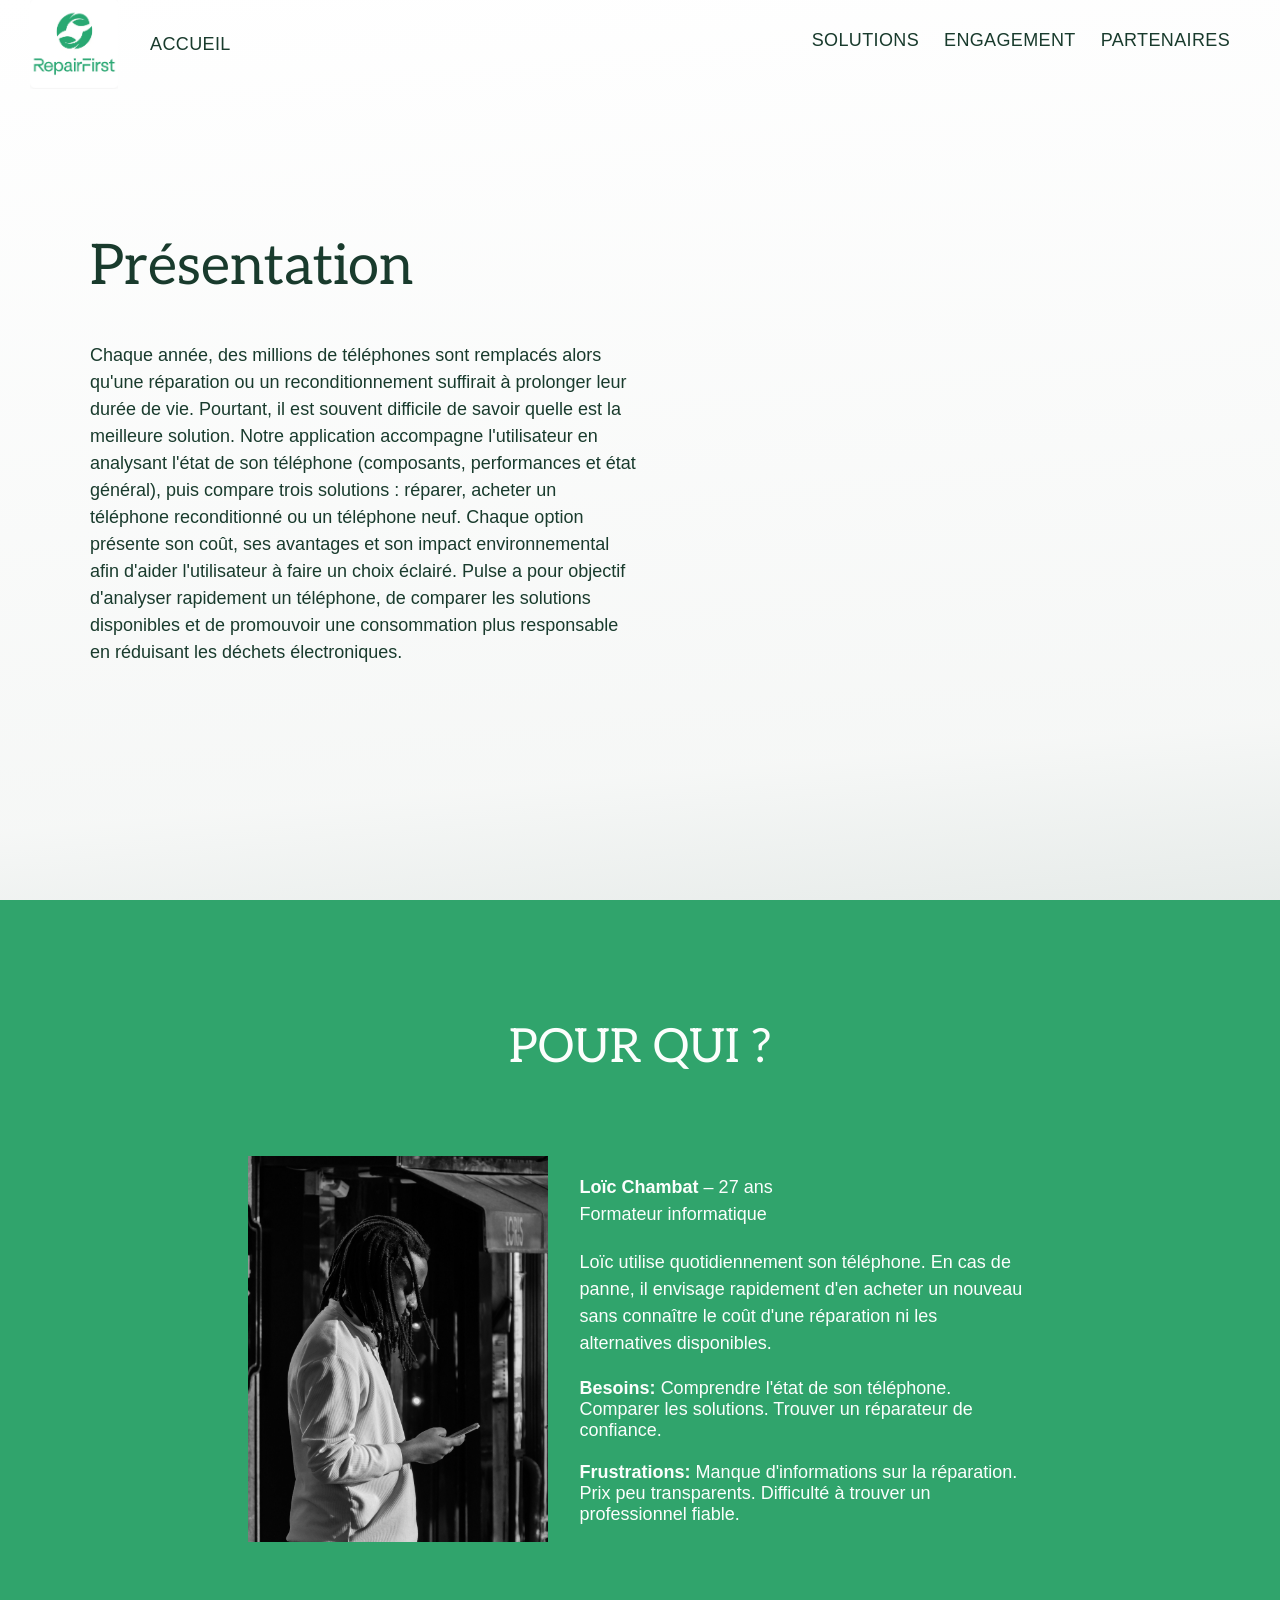
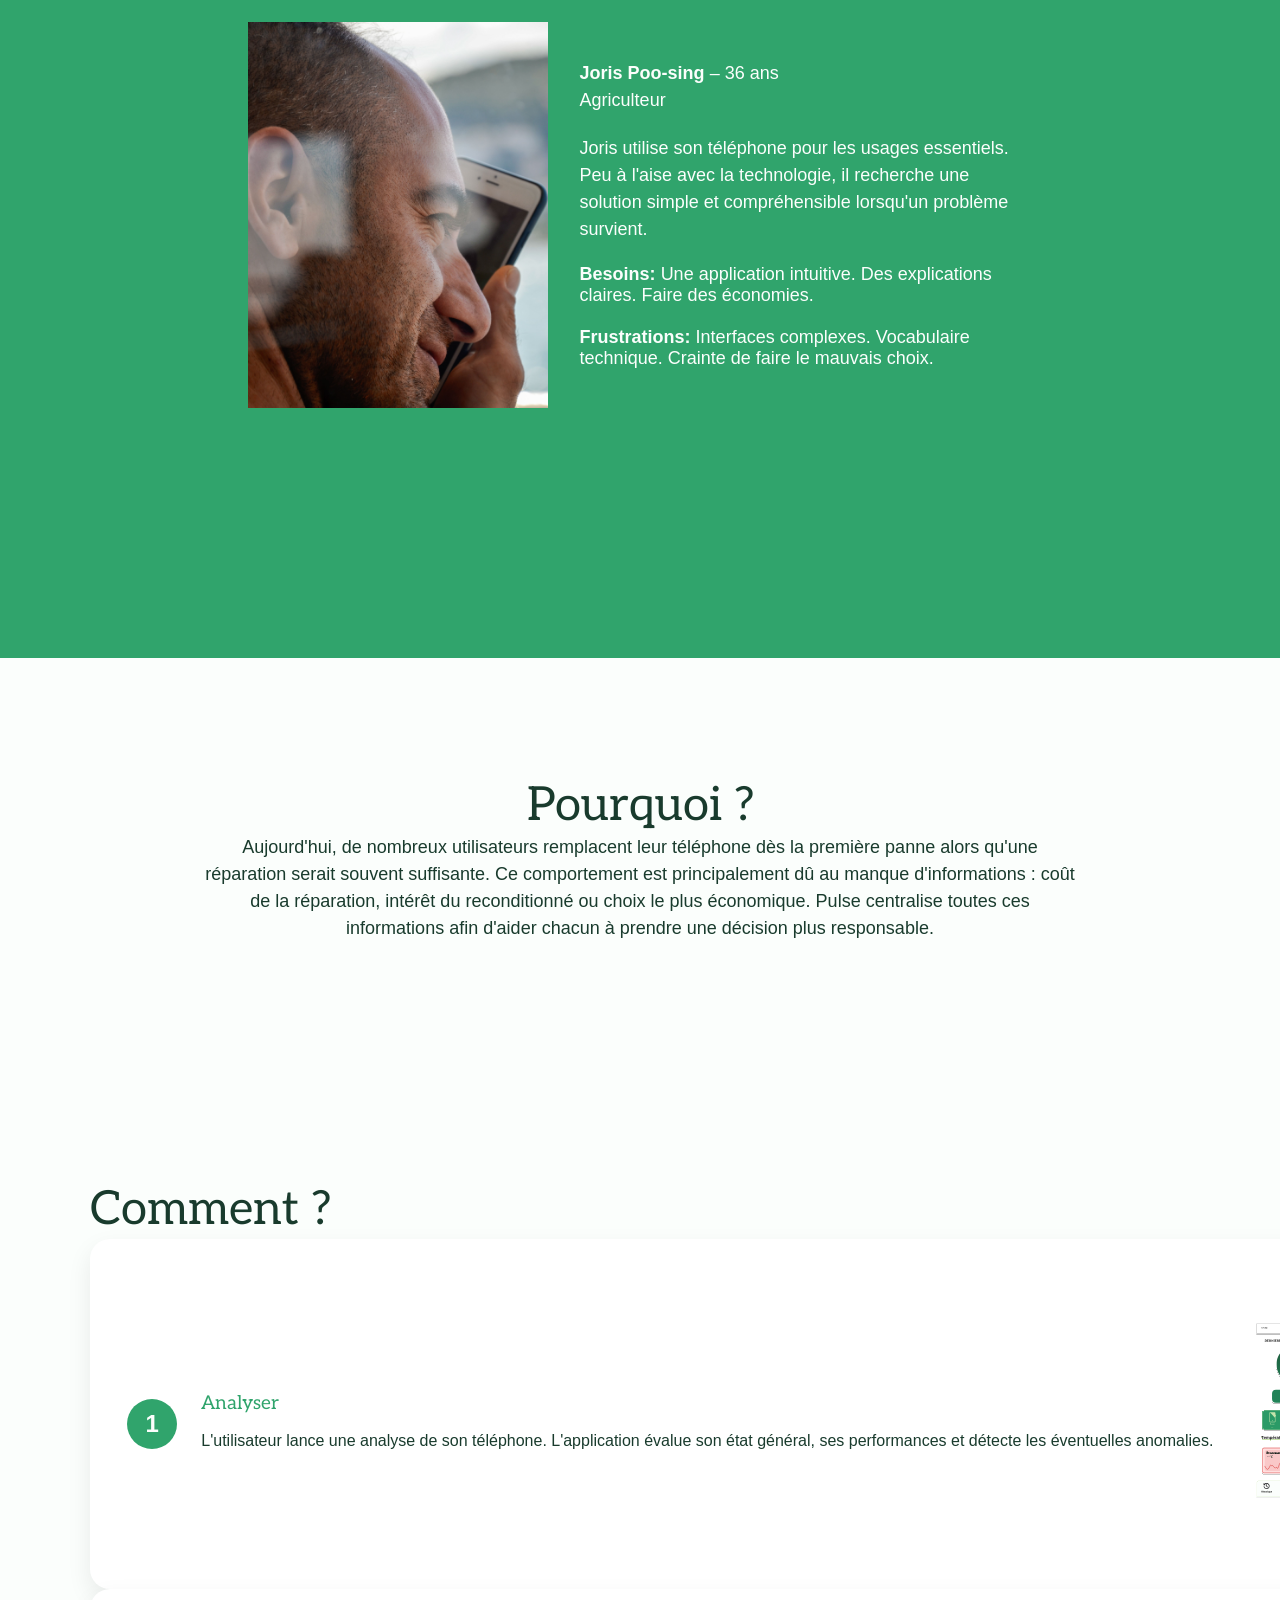
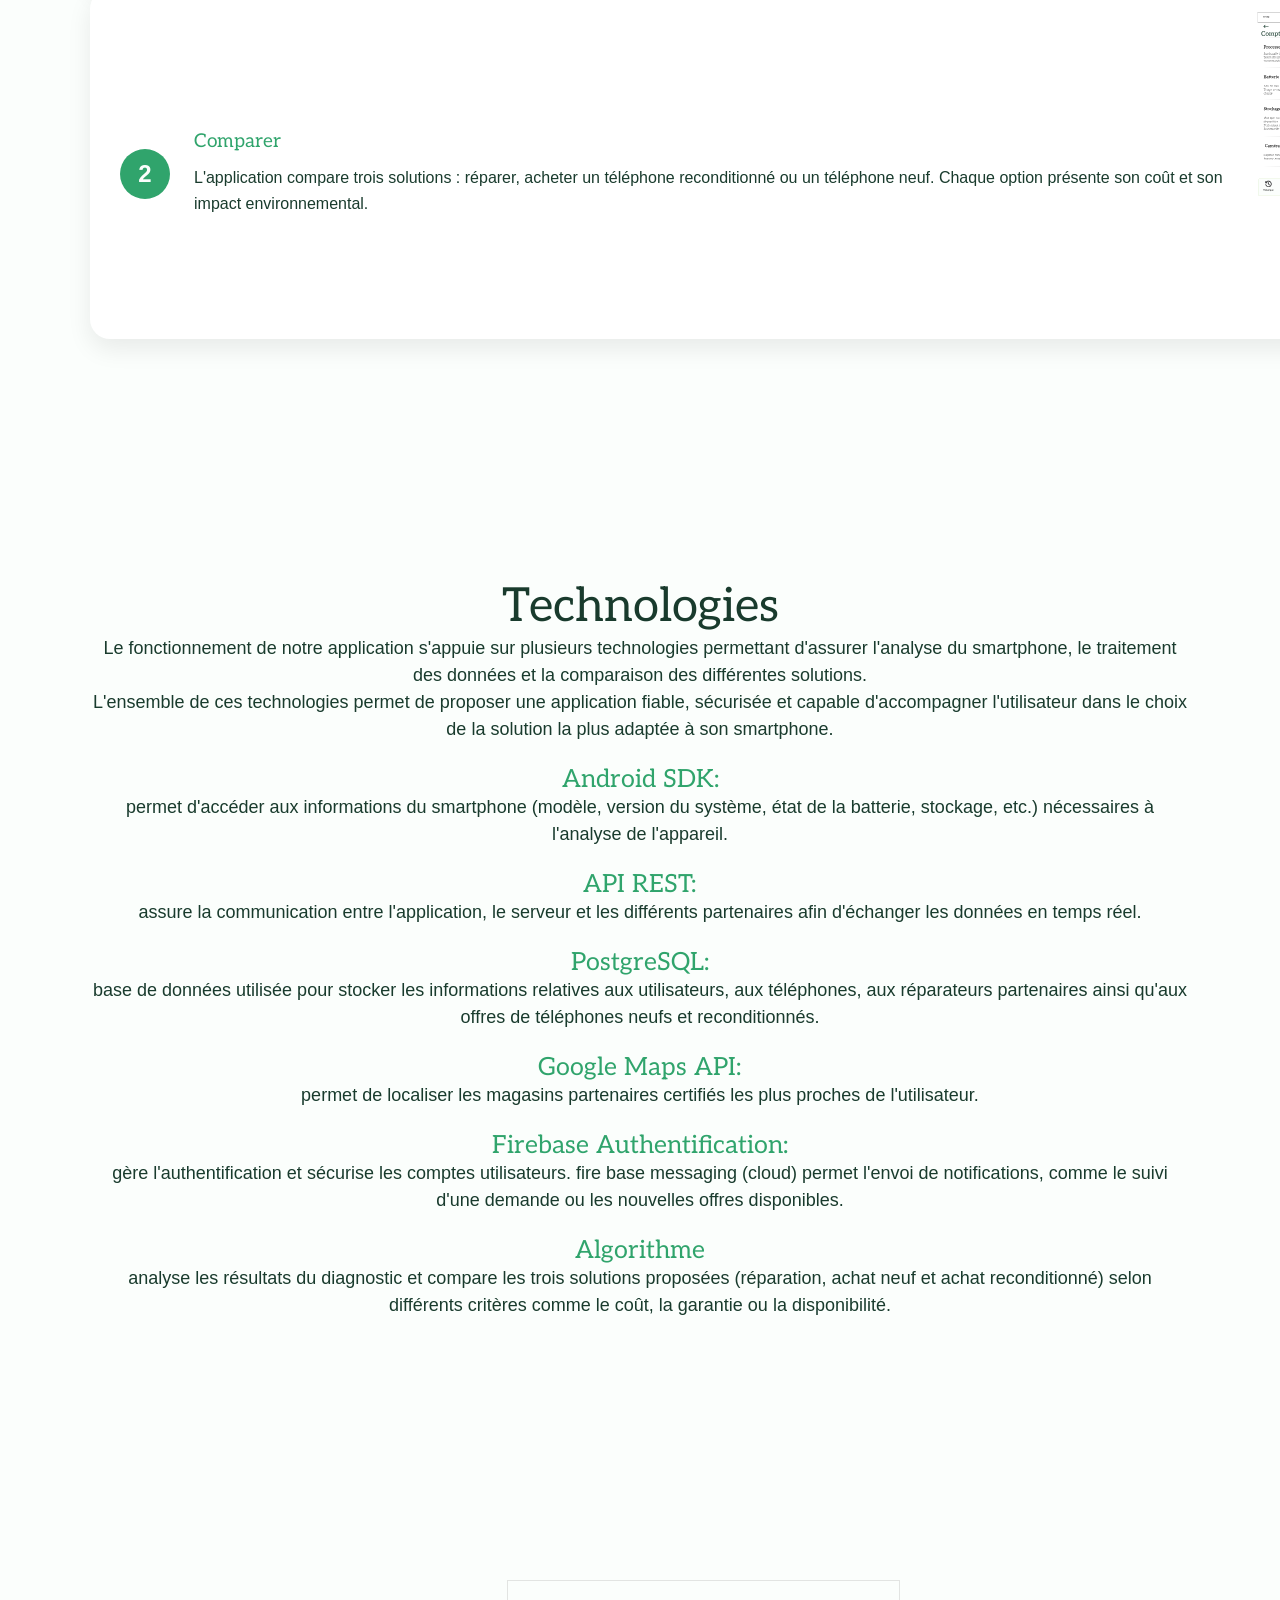
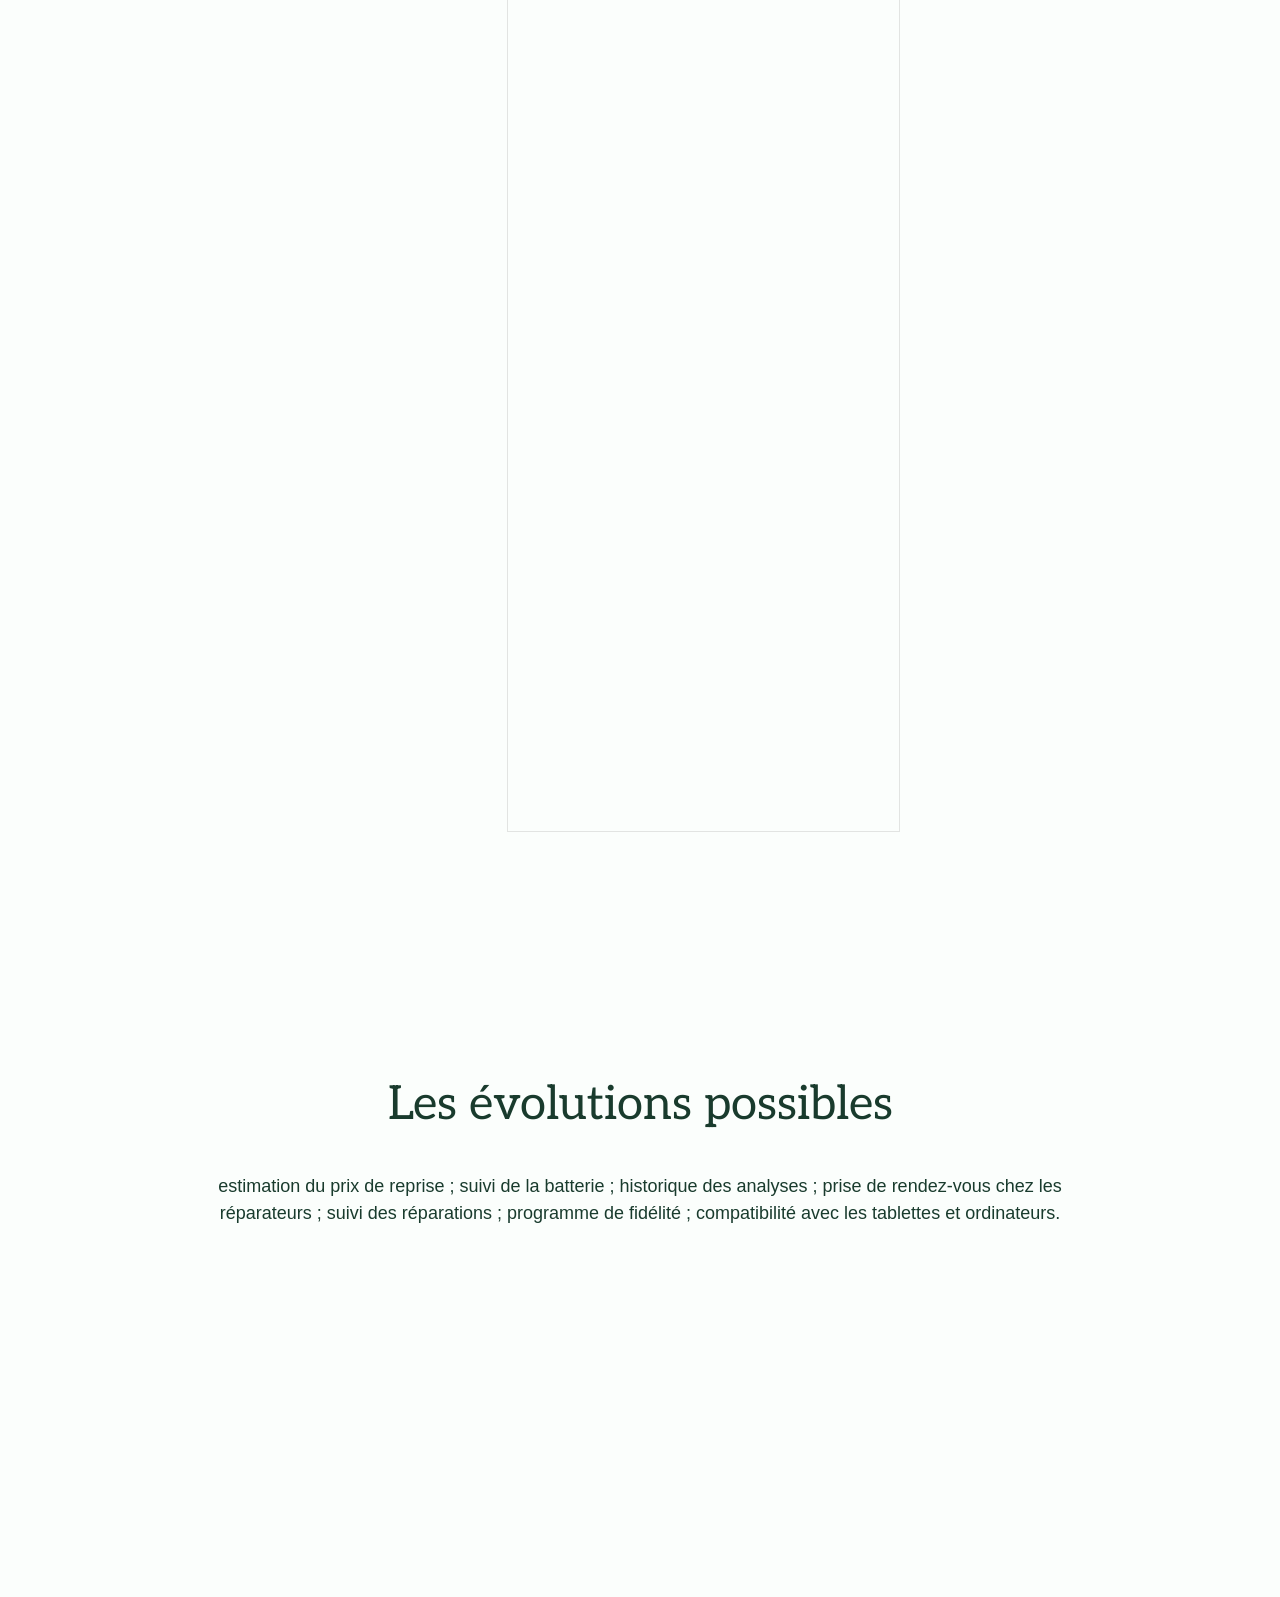
==== commit 311c1788: "commit12" ====
--- a/documentation.html
+++ b/documentation.html
@@ -122,32 +122,85 @@
     <section id="preuve" class="section-padding">
         <div class="container">
             <h2>Comment ?</h2>
-            <div>
-                <div class="section-padding div-preuve">
-                    <img src="./assets/prototype.svg" alt="">
-                    <p>1. Analyser
-                            L'utilisateur lance une analyse de son téléphone.
-                            L'application évalue son état général,
-                            ses performances et détecte les éventuelles anomalies.</p>
-                </div>
+                <div class="prototype-etape">
+                    <div class="etape">
+                        <div class="etape-nombre">1</div>
+                        <div class="etape-content">
+                            <h3>Analyser</h3>
+                            <p>L'utilisateur lance une analyse de son téléphone. L'application évalue son état général, ses performances et détecte les éventuelles anomalies.</p>
+                        </div>
+                    </div>
+                    <img src="assets/analysersvg.svg" alt="" class="etape-image">
+                </div>
+                <div class="prototype-etape">    
+                    <div class="etape">
+                        <div class="etape-nombre">2</div>
+                        <div class="etape-content">
+                            <h3>Comparer</h3>
+                            <p>L'application compare trois solutions : réparer, acheter un téléphone reconditionné ou un téléphone neuf. Chaque option présente son coût et son impact environnemental.</p>
+                        </div>
+                    </div>
+                    <img src="assets/comparersvg.svg" alt="" class="etape-image">
+                             
         </div>
     </section>
 
     <section id="engagement" class="section-padding">
         <div class="container">
-            <div class="technologie-title-div">
-                <h3>Technologies</h3>
-            </div>
-            <div class="technologie-p-div">
-                <p>Figma</p>
-                <p>GitHub Desktop</p>
-            </div>
-            <div class="technologie-p-div">
-                <p>Visual Stuido Code</p>
-                <p>HTML CSS JS</p>
-            </div>
-            </div>
-
+            <h2>Technologies</h2>
+            <p>Le fonctionnement de notre application s'appuie sur plusieurs technologies permettant d'assurer l'analyse du smartphone, le traitement des données et la comparaison des différentes solutions.</p>
+            <p>L'ensemble de ces technologies permet de proposer une application fiable, sécurisée et capable d'accompagner l'utilisateur dans le choix de la solution la plus adaptée à son smartphone.</p>
+            <div>
+                <img src="" alt="">
+                <div>
+                    <h3>Android SDK:</h3>
+                    <p>permet d'accéder aux informations du smartphone (modèle, version du système, état de la batterie, stockage, etc.) nécessaires à l'analyse de l'appareil.</p>
+                </div>
+            </div>
+            <div>
+                <img src="" alt="">
+                <div>
+                    <h3>API REST:</h3>
+                    <p>assure la communication entre l'application, le serveur et les différents partenaires afin d'échanger les données en temps réel.</p>
+                </div>
+            </div>
+            <div>
+                <img src="" alt="">
+                <div>
+                    <h3>PostgreSQL:</h3>
+                    <p>base de données utilisée pour stocker les informations relatives aux utilisateurs, aux téléphones, aux réparateurs partenaires ainsi qu'aux offres de téléphones neufs et reconditionnés.</p>
+                </div>
+            </div>
+            <div>
+                <img src="" alt="">
+                <div>
+                    <h3>Google Maps API:</h3>
+                    <p>permet de localiser les magasins partenaires certifiés les plus proches de l'utilisateur.</p>
+                </div>
+            </div>
+            <div>
+                <img src="" alt="">
+                <div>
+                    <h3>Firebase Authentification:</h3>
+                    <p>gère l'authentification et sécurise les comptes utilisateurs.
+fire base messaging (cloud) permet l'envoi de notifications, comme le suivi d'une demande ou les nouvelles offres disponibles.</p>
+                </div>
+            </div>
+            <div>
+                <img src="" alt="">
+                <div>
+                    <h3>Algorithme</h3>
+                    <p>analyse les résultats du diagnostic et compare les trois solutions proposées (réparation, achat neuf et achat reconditionné) selon différents critères comme le coût, la garantie ou la disponibilité.</p>
+                </div>
+            </div>
+            <div>
+                <img src="" alt="">
+                <div>
+                    <h3></h3>
+                    <p></p>
+                </div>
+            </div>
+        </div>
     </section>
 
     <section id="partenaires">
@@ -184,7 +237,6 @@
         </div> -->
     </section>
 
-    <script src="script.js"></script>
 </body>
 
 </html>
--- a/style.css
+++ b/style.css
@@ -61,10 +61,10 @@
   line-height: 1.5;
 }
 
-img {
+/* img {
   width : 100px;
   height: auto;
-}
+} */
 
 a {
   color: inherit;
@@ -83,7 +83,6 @@
   justify-content: center;
   align-items: center;
   text-align: center;
-  gap: 16px;
 }
 
 .bg-green {
@@ -204,7 +203,10 @@
 
 .lien {
   padding-right: 20px;
-  color:#193b2d;
+  color: #193b2d;
+  font-weight: 300;
+  text-transform: uppercase;
+  letter-spacing: .02em;
   
 }
 
@@ -219,6 +221,7 @@
   .container {
     flex-direction: row;
     text-align: left;
+    gap: 10vw;
   }
 }
 
@@ -234,7 +237,7 @@
 }
 
 .img-hero {
-  max-width: 51%;
+  max-width: 36%;
   height: auto;
   object-fit: contain;
 }
@@ -248,7 +251,7 @@
 
 /* section solution */
 .img-card {
-  height: 44vh;
+  height: 30vh;
 }
 
 .div-card-solution {
@@ -362,7 +365,7 @@
   color: var(--light-color);
   display: flex;
   justify-content: center;
-  min-height: 57vh;
+  min-height: 27vh;
   text-align: center;
   line-height: 7rem;
 }
@@ -425,9 +428,7 @@
   font-size: 15px;
 }
 
-/* page documentation css */
-
-/* section introduction*/
+/* ZALJESEVAGIC CSS  */
 .introduction {
   display: flex;
   flex-direction: row;
@@ -452,7 +453,6 @@
   justify-content: left;
 }
 
-/* section cible */
 #cible {
   height: 80vh;
 }
@@ -476,14 +476,15 @@
     flex-direction: row;
     justify-content: center;
     align-items: center;
-    gap: 32px;
+    gap: 32px;    
+    margin-bottom: 80px;
 }
 .content-persona {
     width: 40%;
 }
 .div-persona img {
-      width: 28%;
-    aspect-ratio: 2 / 3;
+      width: 300px;
+    aspect-ratio: 3.5 / 4.5;
     object-fit: cover;
 }
 
@@ -496,7 +497,6 @@
 .div-preuve img{
   width: 60%;
 }
-/* Section technologies */
 .technologie-title-div {
   display: flex;
   justify-content: center;
@@ -511,7 +511,132 @@
   margin: 10px 0px 10px 0px;
 }
 
-/* section prototype */
+
 .prototype-div {
   padding-left: 12%;
 }
+
+#preuve .container {
+  align-items: flex-start;
+  text-align: left;
+}
+
+.prototype-section {
+  display: flex;
+  gap: 48px;
+  align-items: flex-start;
+  width: 100%;
+  margin-top: 32px;
+}
+
+.prototype-image {
+  width: 20vw;
+}
+
+.prototype-etape {
+  display: flex;
+  flex-direction: row;
+  gap: 40px;
+  JUSTIFY-CONTENT: space-evenly;
+  background: white;
+  border-radius: 20px;
+  padding: 30px;
+  box-shadow: 0 10px 25px rgba(0,0,0,0.08);
+  width: 1400px
+}
+
+.prototype-etape:hover .etape-image {
+  transform: scale(2);
+}
+
+.etape-image {
+  width: 15vw;
+  transform: scale(1.2);
+  transition: transform 0.4s ease;
+}
+.etape {
+  display: flex;
+  gap: 24px;
+  align-items: center;
+  margin: 70px 0 50px 0;
+  height: 170px;
+}
+
+.etape-nombre {
+  flex-shrink: 0;
+  width: 50px;
+  height: 50px;
+  background-color: var(--primary-color);
+  color: var(--light-color);
+  border-radius: 50%;
+  display: flex;
+  align-items: center;
+  justify-content: center;
+  font-size: 24px;
+  font-weight: bold;
+  min-width: 50px;
+}
+
+.etape-content h3 {
+  margin: 0 0 0.75rem 0;
+  font-size: 19px;
+  color: var(--primary-color);
+}
+
+.etape-content p {
+  margin: 0;
+  font-size: 16px;
+  line-height: 1.6;
+  color: var(--dark-color);
+}
+.fade-in {
+  opacity: 0;
+  transform: translateY(28px);
+  transition: opacity 0.6s ease, transform 0.6s ease;
+}
+.fade-in.visible {
+  opacity: 1;
+  transform: translateY(0);
+}
+
+.img-hero {
+  animation: float 3s ease-in-out infinite;
+}
+@keyframes float {
+  0%, 100% { transform: translateY(0px); }
+  50%       { transform: translateY(-14px); }
+}
+
+.button {
+  transition: transform 0.2s, box-shadow 0.2s;
+}
+.button:hover {
+  transform: translateY(-2px);
+  box-shadow: 0 6px 18px rgba(48,164,108,0.35);
+}
+.button.secondary:hover {
+  background: rgba(48,164,108,0.07);
+}
+
+.card {
+  transition: transform 0.25s, box-shadow 0.25s;
+}
+.card:hover {
+  transform: translateY(-5px);
+  box-shadow: 0 10px 30px rgba(0,0,0,0.12);
+}
+
+.lien {
+  position: relative;
+}
+.lien:after {
+  content: '';
+  position: absolute;
+  bottom: -2px;
+  left: 0; right: 0;
+  height: 1px;
+  background: currentColor;
+  transform: scaleX(0);
+  transition: transform 0.2s;
+}
+.lien:hover::after { transform: scaleX(20); }
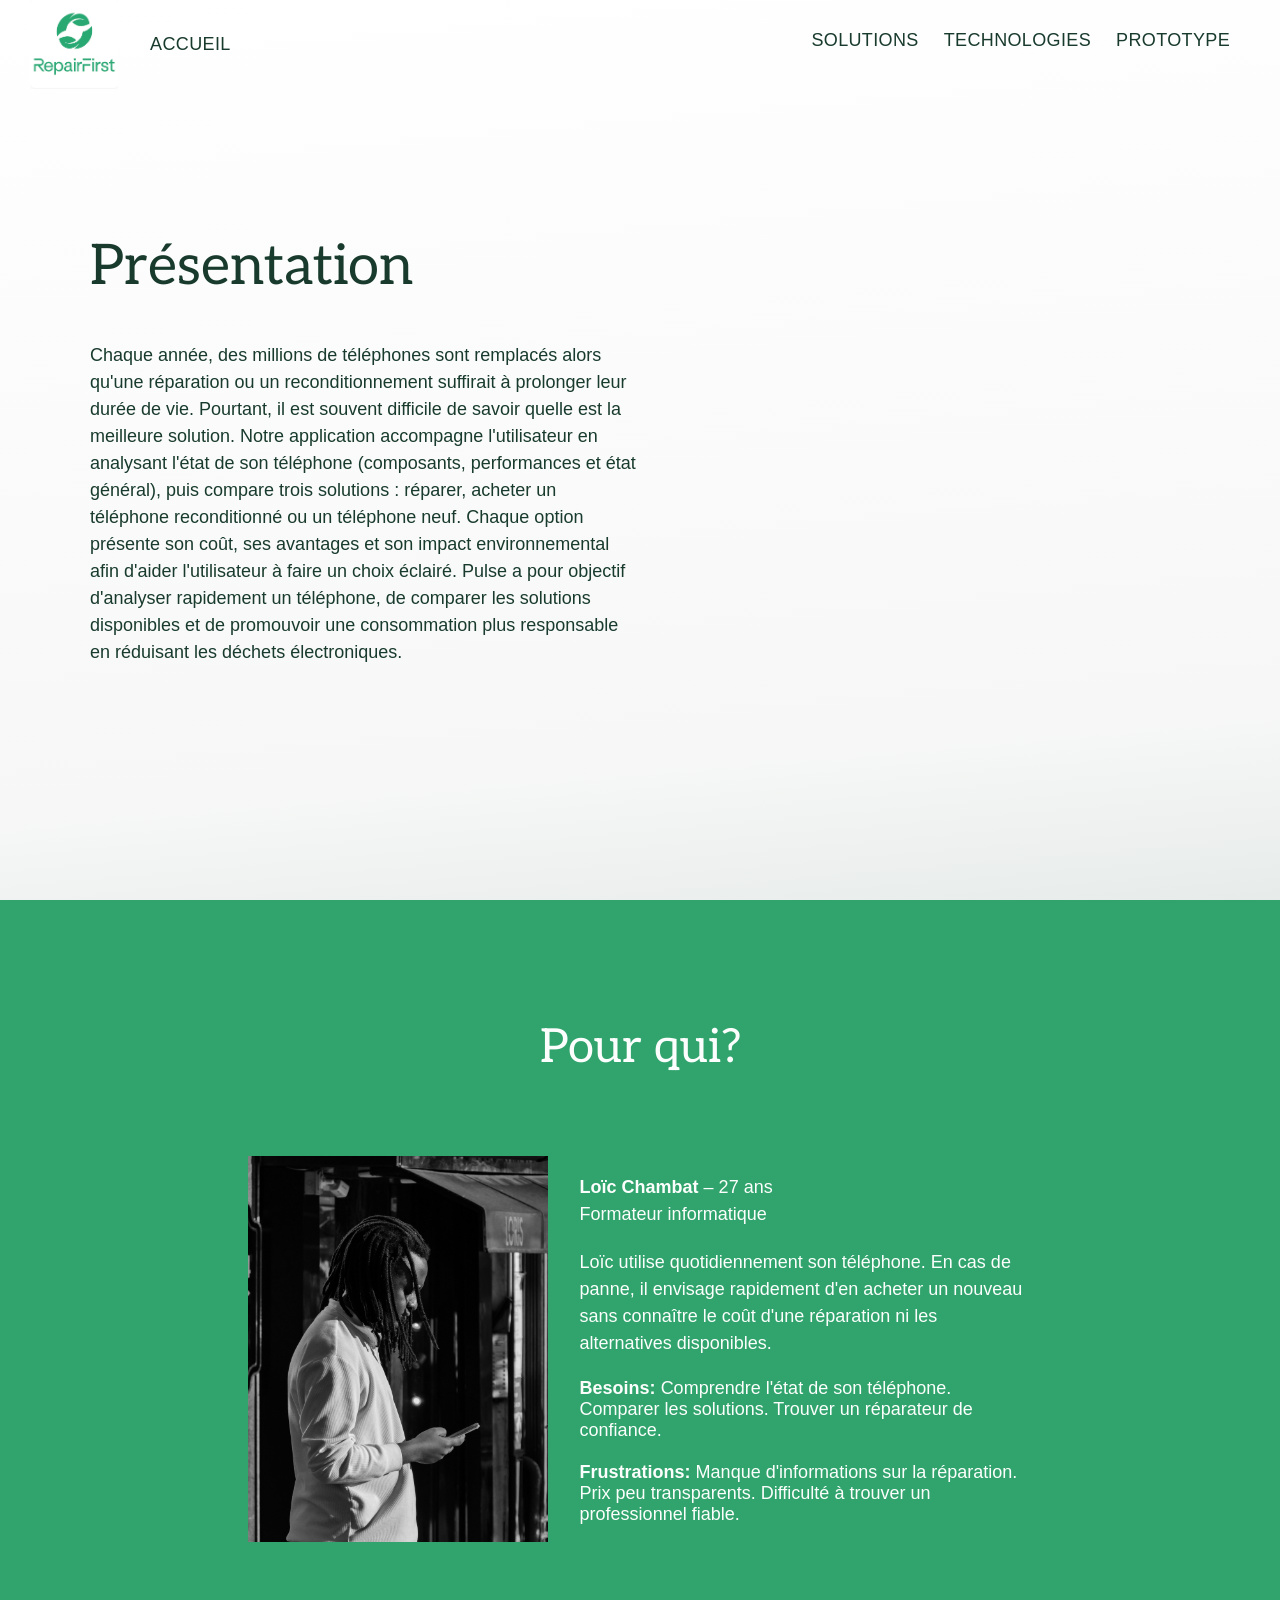
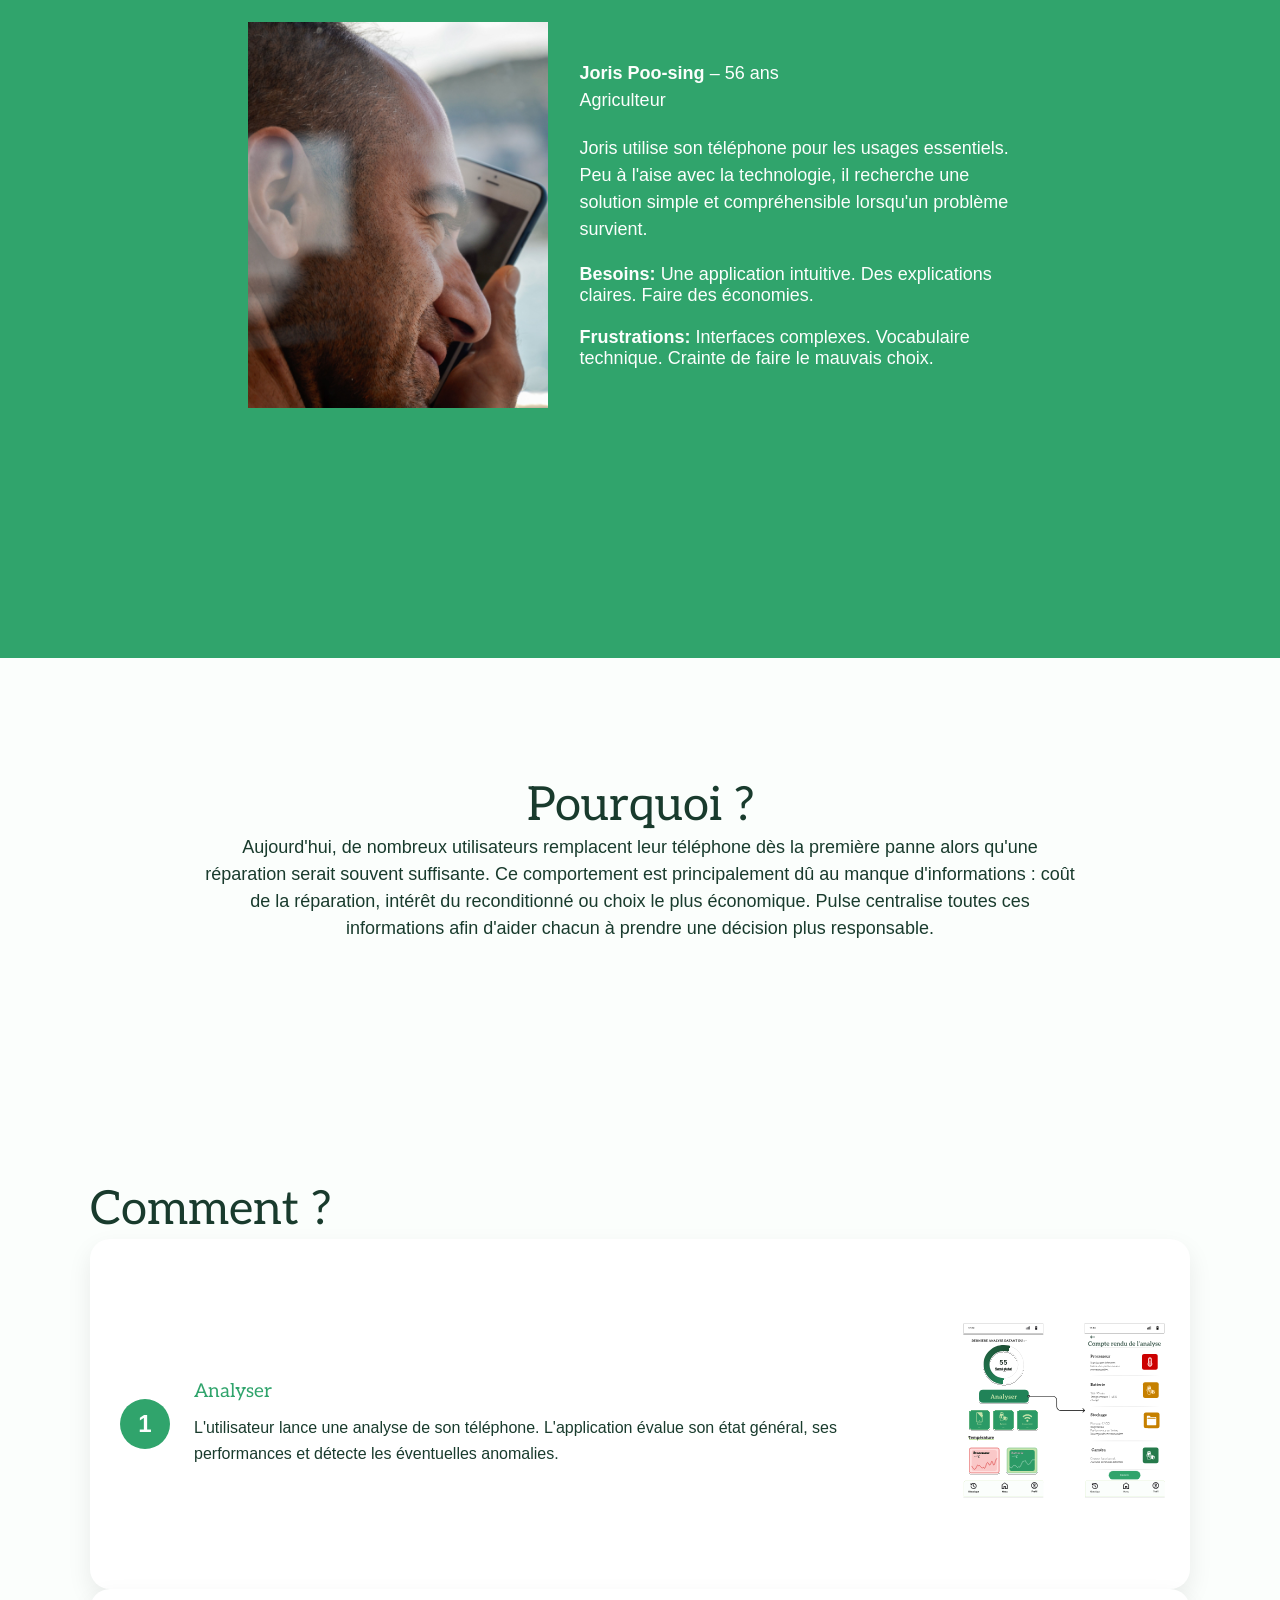
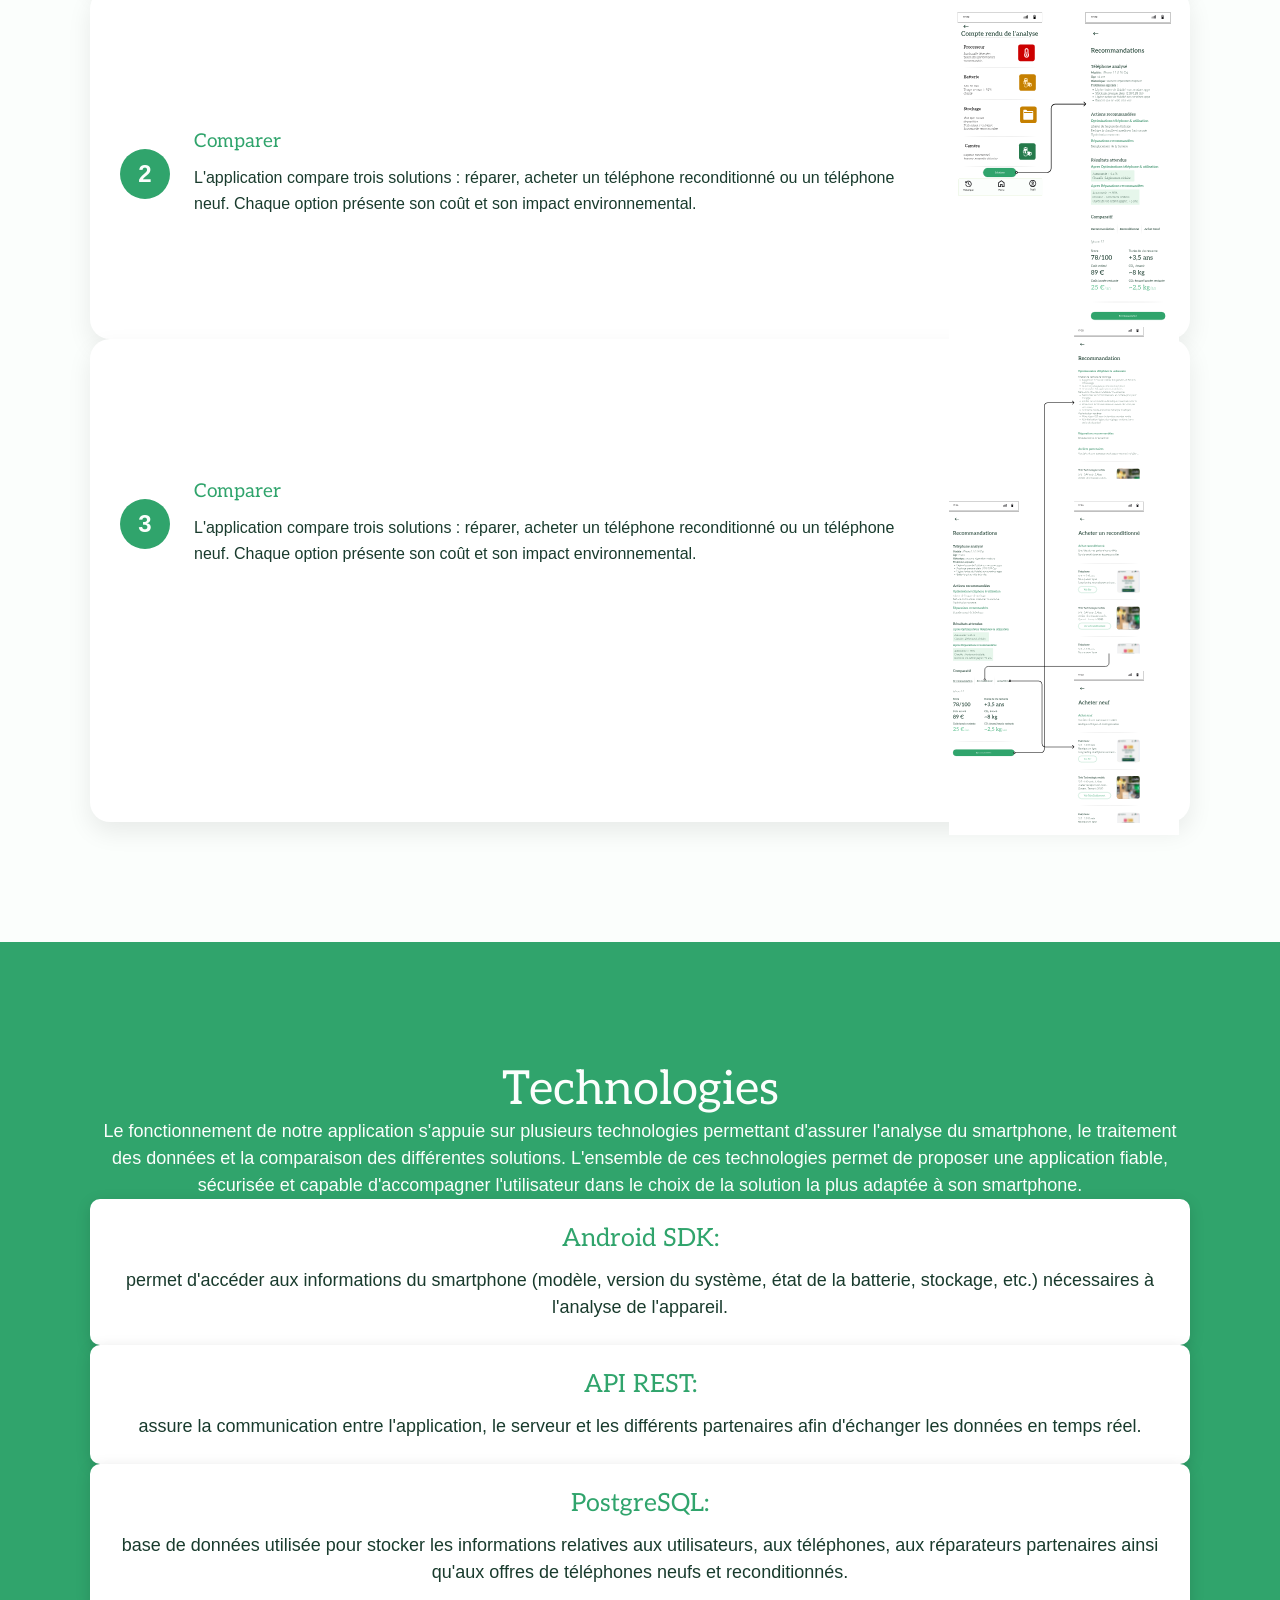
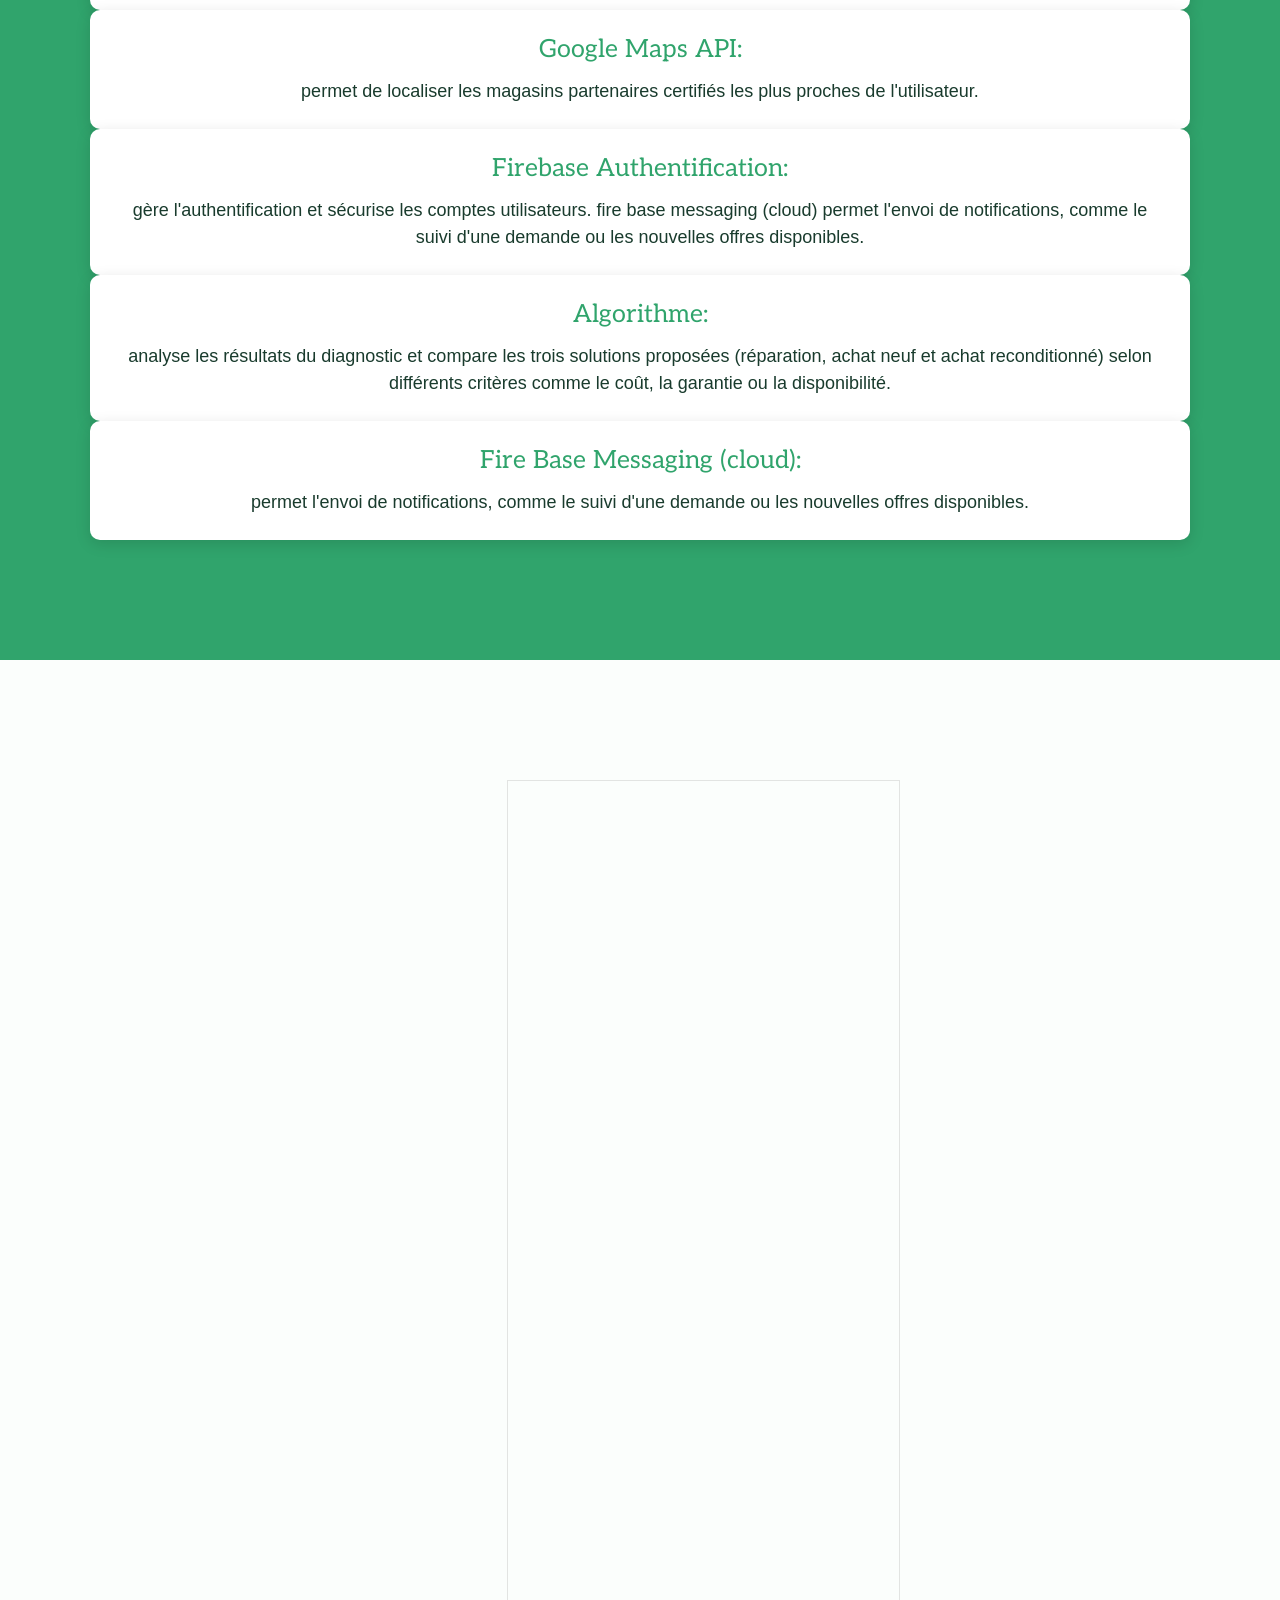
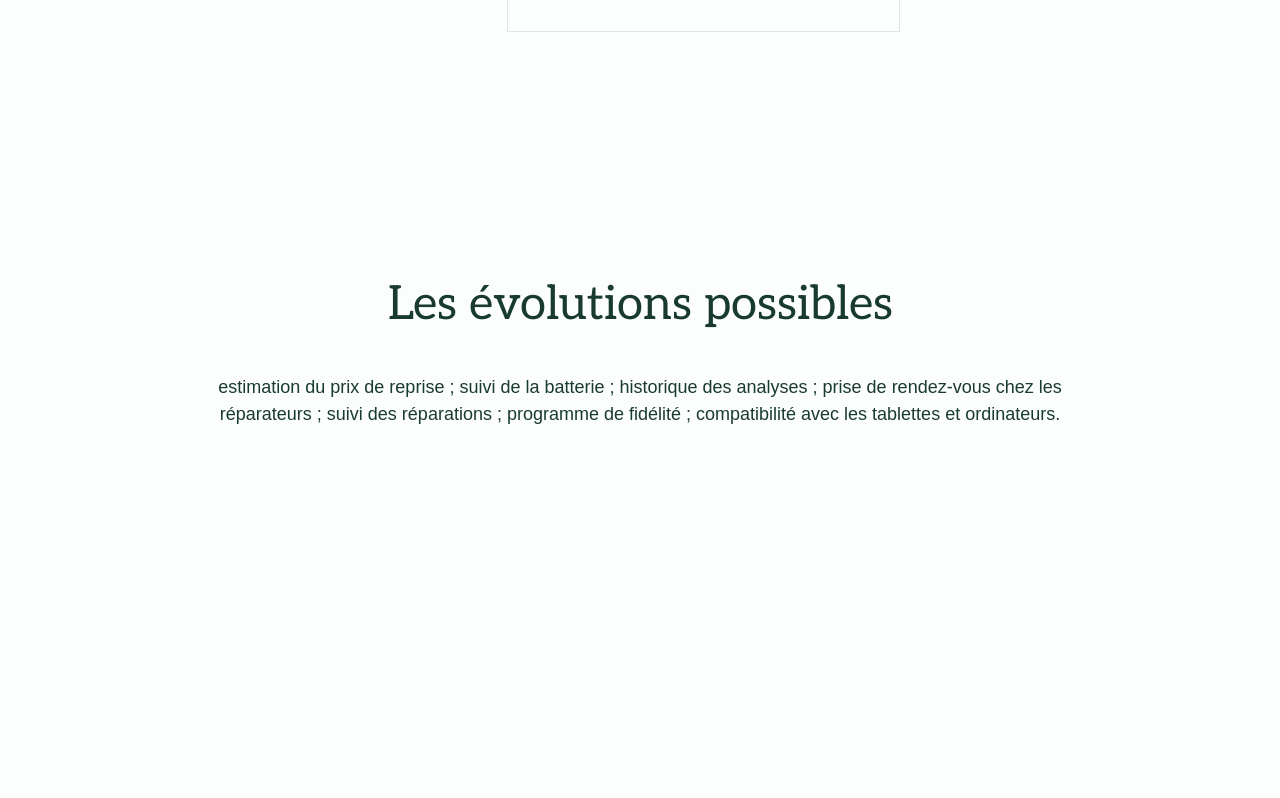
==== commit a8491157: "commit13" ====
--- a/documentation.html
+++ b/documentation.html
@@ -18,61 +18,69 @@
 
 <body>
     <header>
-      <div class="div-nav">
-
-        <div class="logo-container">
-          <img class="img-logo" src="./assets/header/image.png" alt="logo">
-          <a class="lien" href="index.html">Accueil</a>
-        </div>            <nav>
-          <a class="lien" href="#solutions">Solutions</a>
-          <a class="lien" href="#engagement">Engagement</a>
-          <a class="lien" href="#partenaires">Partenaires</a>
-        </nav>
-      </div>
-      <div class="introduction section-padding">
-        <div class="container">
-          <div class="div-introduction">
-            <h1>Présentation</h1>
-            <p>Chaque année, des millions de téléphones sont remplacés alors qu'une réparation ou un reconditionnement suffirait à prolonger leur durée de vie. Pourtant, il est souvent difficile de savoir quelle est la meilleure solution.
-              Notre application accompagne l'utilisateur en analysant l'état de son téléphone (composants, performances et état général), puis compare trois solutions : réparer, acheter un téléphone reconditionné ou un téléphone neuf.
-              Chaque option présente son coût, ses avantages et son impact environnemental afin d'aider l'utilisateur à faire un choix éclairé.
-              Pulse a pour objectif d'analyser rapidement un téléphone, de comparer les solutions disponibles et de promouvoir une consommation plus responsable en réduisant les déchets électroniques.
-            </p>
-          </div>
-
-        </div>
-      </div>
+        <div class="div-nav">
+
+            <div class="logo-container">
+                <img class="img-logo" src="./assets/header/image.png" alt="logo">
+                <a class="lien" href="index.html">Accueil</a>
+            </div>
+            <nav>
+                <a class="lien" href="#problematique">Solutions</a>
+                <a class="lien" href="#engagement">Technologies</a>
+                <a class="lien" href="#partenaires">Prototype</a>
+            </nav>
+        </div>
+        <div class="introduction section-padding">
+            <div class="container">
+                <div class="div-introduction">
+                    <h1>Présentation</h1>
+                    <p>Chaque année, des millions de téléphones sont remplacés alors qu'une réparation ou un
+                        reconditionnement suffirait à prolonger leur durée de vie. Pourtant, il est souvent difficile de
+                        savoir quelle est la meilleure solution.
+                        Notre application accompagne l'utilisateur en analysant l'état de son téléphone (composants,
+                        performances et état général), puis compare trois solutions : réparer, acheter un téléphone
+                        reconditionné ou un téléphone neuf.
+                        Chaque option présente son coût, ses avantages et son impact environnemental afin d'aider
+                        l'utilisateur à faire un choix éclairé.
+                        Pulse a pour objectif d'analyser rapidement un téléphone, de comparer les solutions disponibles
+                        et de promouvoir une consommation plus responsable en réduisant les déchets électroniques.
+                    </p>
+                </div>
+
+            </div>
+        </div>
     </header>
     <!-- cible -->
     <section id="cible container" class="bg-green section-padding">
         <div class="div-cible">
             <div>
                 <div class="div-cible-title">
-                    <h2>POUR QUI ?</h2>
+                    <h2>Pour qui?</h2>
                 </div>
                 <div class="div-persona">
                     <img src="./assets/homme.jpg">
                     <div class="content-persona">
                         <p><strong>Loïc Chambat </strong> – 27 ans</p>
-                            <p>Formateur informatique</p>
-                            <br>
-                            <p>
-                                Loïc utilise quotidiennement son téléphone. En cas de panne,
-                                il envisage rapidement d'en acheter un nouveau sans connaître le coût d'une réparation ni les alternatives disponibles.
-                    
-    
-                            </p>
-                        <br>
-                            <strong>Besoins: </strong>
-                            Comprendre l'état de son téléphone.
-                            Comparer les solutions.
-                            Trouver un réparateur de confiance.
-                        </br>
-                        <br>
-                            <strong>Frustrations: </strong>
-                            Manque d'informations sur la réparation.
-                            Prix peu transparents.
-                            Difficulté à trouver un professionnel fiable.
+                        <p>Formateur informatique</p>
+                        <br>
+                        <p>
+                            Loïc utilise quotidiennement son téléphone. En cas de panne,
+                            il envisage rapidement d'en acheter un nouveau sans connaître le coût d'une réparation ni
+                            les alternatives disponibles.
+
+
+                        </p>
+                        <br>
+                        <strong>Besoins: </strong>
+                        Comprendre l'état de son téléphone.
+                        Comparer les solutions.
+                        Trouver un réparateur de confiance.
+                        </br>
+                        <br>
+                        <strong>Frustrations: </strong>
+                        Manque d'informations sur la réparation.
+                        Prix peu transparents.
+                        Difficulté à trouver un professionnel fiable.
                         </br>
                         </p>
 
@@ -81,26 +89,26 @@
                 <div class="div-persona">
                     <img src="./assets/hommeChauve.jpg">
                     <div class="content-persona">
-                        <p><strong>Joris Poo-sing </strong> – 36 ans</p>
-                            <p>Agriculteur</p>
-                            <br>
-                            <p>
-                               Joris utilise son téléphone pour les usages essentiels.
-                    Peu à l'aise avec la technologie,
-                    il recherche une solution simple et compréhensible lorsqu'un problème survient.
-                
-                            </p>
-                        <br>
-                            <strong>Besoins: </strong>
-                            Une application intuitive.
-                    Des explications claires.
-                    Faire des économies.
-                        </br>
-                        <br>
-                            <strong>Frustrations: </strong>
-                            Interfaces complexes.
-                    Vocabulaire technique.
-                    Crainte de faire le mauvais choix.
+                        <p><strong>Joris Poo-sing </strong> – 56 ans</p>
+                        <p>Agriculteur</p>
+                        <br>
+                        <p>
+                            Joris utilise son téléphone pour les usages essentiels.
+                            Peu à l'aise avec la technologie,
+                            il recherche une solution simple et compréhensible lorsqu'un problème survient.
+
+                        </p>
+                        <br>
+                        <strong>Besoins: </strong>
+                        Une application intuitive.
+                        Des explications claires.
+                        Faire des économies.
+                        </br>
+                        <br>
+                        <strong>Frustrations: </strong>
+                        Interfaces complexes.
+                        Vocabulaire technique.
+                        Crainte de faire le mauvais choix.
                         </br>
                         </p>
 
@@ -113,91 +121,98 @@
     <section id="problematique" class="section-padding">
         <div class="container">
             <h2>Pourquoi ?</h2>
-            <p>Aujourd'hui, de nombreux utilisateurs remplacent leur téléphone dès la première panne alors qu'une réparation serait souvent suffisante.
-                Ce comportement est principalement dû au manque d'informations : coût de la réparation, intérêt du reconditionné ou choix le plus économique.
-                Pulse centralise toutes ces informations afin d'aider chacun à prendre une décision plus responsable.</p>
-        </div>
-
-    </section>
+            <p>Aujourd'hui, de nombreux utilisateurs remplacent leur téléphone dès la première panne alors qu'une
+                réparation serait souvent suffisante.
+                Ce comportement est principalement dû au manque d'informations : coût de la réparation, intérêt du
+                reconditionné ou choix le plus économique.
+                Pulse centralise toutes ces informations afin d'aider chacun à prendre une décision plus responsable.
+            </p>
+        </div>
+    </section>
+
     <section id="preuve" class="section-padding">
         <div class="container">
             <h2>Comment ?</h2>
-                <div class="prototype-etape">
-                    <div class="etape">
-                        <div class="etape-nombre">1</div>
-                        <div class="etape-content">
-                            <h3>Analyser</h3>
-                            <p>L'utilisateur lance une analyse de son téléphone. L'application évalue son état général, ses performances et détecte les éventuelles anomalies.</p>
-                        </div>
-                    </div>
-                    <img src="assets/analysersvg.svg" alt="" class="etape-image">
-                </div>
-                <div class="prototype-etape">    
-                    <div class="etape">
-                        <div class="etape-nombre">2</div>
-                        <div class="etape-content">
-                            <h3>Comparer</h3>
-                            <p>L'application compare trois solutions : réparer, acheter un téléphone reconditionné ou un téléphone neuf. Chaque option présente son coût et son impact environnemental.</p>
-                        </div>
-                    </div>
-                    <img src="assets/comparersvg.svg" alt="" class="etape-image">
-                             
-        </div>
-    </section>
-
-    <section id="engagement" class="section-padding">
+            <div class="prototype-etape">
+                <div class="etape">
+                    <div class="etape-nombre">1</div>
+                    <div class="etape-content">
+                        <h3>Analyser</h3>
+                        <p>L'utilisateur lance une analyse de son téléphone. L'application évalue son état général, ses
+                            performances et détecte les éventuelles anomalies.</p>
+                    </div>
+                </div>
+                <img src="assets/analysersvg.svg" alt="" class="etape-image">
+            </div>
+            <div class="prototype-etape">
+                <div class="etape">
+                    <div class="etape-nombre">2</div>
+                    <div class="etape-content">
+                        <h3>Comparer</h3>
+                        <p>L'application compare trois solutions : réparer, acheter un téléphone reconditionné ou un
+                            téléphone neuf. Chaque option présente son coût et son impact environnemental.</p>
+                    </div>
+                </div>
+                <img src="assets/comparersvg.svg" alt="" class="etape-image">
+            </div>
+            <div class="prototype-etape">
+                <div class="etape">
+                    <div class="etape-nombre">3</div>
+                    <div class="etape-content">
+                        <h3>Comparer</h3>
+                        <p>L'application compare trois solutions : réparer, acheter un téléphone reconditionné ou un
+                            téléphone neuf. Chaque option présente son coût et son impact environnemental.</p>
+                    </div>
+                </div>
+                <img src="assets/recommandationssvg.svg" alt="" class="etape-image">
+            </div>
+        </div>
+    </section>
+
+    <section id="engagement" class="section-padding bg-green">
         <div class="container">
             <h2>Technologies</h2>
-            <p>Le fonctionnement de notre application s'appuie sur plusieurs technologies permettant d'assurer l'analyse du smartphone, le traitement des données et la comparaison des différentes solutions.</p>
-            <p>L'ensemble de ces technologies permet de proposer une application fiable, sécurisée et capable d'accompagner l'utilisateur dans le choix de la solution la plus adaptée à son smartphone.</p>
-            <div>
-                <img src="" alt="">
-                <div>
+            <p>Le fonctionnement de notre application s'appuie sur plusieurs technologies permettant d'assurer l'analyse
+                du smartphone, le traitement des données et la comparaison des différentes solutions. L'ensemble de ces technologies permet de proposer une application fiable, sécurisée et capable
+                d'accompagner l'utilisateur dans le choix de la solution la plus adaptée à son smartphone.</p>
+            <div class="">
+                <div class="card">
                     <h3>Android SDK:</h3>
-                    <p>permet d'accéder aux informations du smartphone (modèle, version du système, état de la batterie, stockage, etc.) nécessaires à l'analyse de l'appareil.</p>
-                </div>
-            </div>
-            <div>
-                <img src="" alt="">
-                <div>
+                    <p>permet d'accéder aux informations du smartphone (modèle, version du système, état de la batterie,
+                        stockage, etc.) nécessaires à l'analyse de l'appareil.</p>
+                </div>
+                <div class="card">
                     <h3>API REST:</h3>
-                    <p>assure la communication entre l'application, le serveur et les différents partenaires afin d'échanger les données en temps réel.</p>
-                </div>
-            </div>
-            <div>
-                <img src="" alt="">
-                <div>
+                    <p>assure la communication entre l'application, le serveur et les différents partenaires afin
+                        d'échanger les données en temps réel.</p>
+                </div>
+                <div class="card">
                     <h3>PostgreSQL:</h3>
-                    <p>base de données utilisée pour stocker les informations relatives aux utilisateurs, aux téléphones, aux réparateurs partenaires ainsi qu'aux offres de téléphones neufs et reconditionnés.</p>
-                </div>
-            </div>
-            <div>
-                <img src="" alt="">
-                <div>
+                    <p>base de données utilisée pour stocker les informations relatives aux utilisateurs, aux
+                        téléphones, aux réparateurs partenaires ainsi qu'aux offres de téléphones neufs et
+                        reconditionnés.</p>
+                </div>
+                <div class="card">
                     <h3>Google Maps API:</h3>
                     <p>permet de localiser les magasins partenaires certifiés les plus proches de l'utilisateur.</p>
                 </div>
-            </div>
-            <div>
-                <img src="" alt="">
-                <div>
+                <div class="card">
                     <h3>Firebase Authentification:</h3>
                     <p>gère l'authentification et sécurise les comptes utilisateurs.
-fire base messaging (cloud) permet l'envoi de notifications, comme le suivi d'une demande ou les nouvelles offres disponibles.</p>
-                </div>
-            </div>
-            <div>
-                <img src="" alt="">
-                <div>
-                    <h3>Algorithme</h3>
-                    <p>analyse les résultats du diagnostic et compare les trois solutions proposées (réparation, achat neuf et achat reconditionné) selon différents critères comme le coût, la garantie ou la disponibilité.</p>
-                </div>
-            </div>
-            <div>
-                <img src="" alt="">
-                <div>
-                    <h3></h3>
-                    <p></p>
+                        fire base messaging (cloud) permet l'envoi de notifications, comme le suivi d'une demande ou les
+                        nouvelles offres disponibles.</p>
+                </div>
+                <div class="card">
+                    <h3>Algorithme:</h3>
+                    <p>analyse les résultats du diagnostic et compare les trois solutions proposées (réparation, achat
+                        neuf et achat reconditionné) selon différents critères comme le coût, la garantie ou la
+                        disponibilité.</p>
+                </div>
+                <div class="card">
+                    <h3>Fire Base Messaging (cloud):</h3>
+                    <p>permet l'envoi de notifications, comme le suivi d'une demande ou les nouvelles offres
+                        disponibles.
+                    </p>
                 </div>
             </div>
         </div>
@@ -206,12 +221,10 @@
     <section id="partenaires">
         <div class="container section-padding">
             <div class="prototype-div">
-              <iframe
-                style="border: 1px solid rgba(0, 0, 0, 0.1);"
-                width="393"
-                height="852"
-                src="https://embed.figma.com/proto/GgjqPPrNFf0YNa5j1uYvsF/UserFlow?node-id=241-350&viewport=-1165%2C-1046%2C0.34&scaling=scale-down&content-scaling=fixed&starting-point-node-id=241%3A350&page-id=197%3A397&embed-host=share" allowfullscreen>
-              </iframe>
+                <iframe style="border: 1px solid rgba(0, 0, 0, 0.1);" width="393" height="852"
+                    src="https://embed.figma.com/proto/GgjqPPrNFf0YNa5j1uYvsF/UserFlow?node-id=241-350&viewport=-1165%2C-1046%2C0.34&scaling=scale-down&content-scaling=fixed&starting-point-node-id=241%3A350&page-id=197%3A397&embed-host=share"
+                    allowfullscreen>
+                </iframe>
             </div>
     </section>
 
@@ -239,4 +252,4 @@
 
 </body>
 
-</html>
+</html>
--- a/style.css
+++ b/style.css
@@ -109,6 +109,7 @@
 
 .card {
   background: white;
+  color: var(--dark-color);
   border-radius: 10px;
   padding: 16px;
   flex: 1;
@@ -124,21 +125,26 @@
 #preuve .card-container {
   color: var(--color-12);
   gap: 17px;
+
   .card {
     flex-direction: row;
     flex: 1 1 320px;
     text-align: left;
+
     img {
       height: 80px;
     }
+
     .valeur {
       display: flex;
       gap: 12px;
+
       img {
         height: 24px;
       }
     }
   }
+
   .large {
     flex: 1 1 100%;
     justify-content: center;
@@ -192,6 +198,7 @@
   margin-left: 30px;
   margin-right: 32px;
 }
+
 .logo-container {
   display: flex;
   align-items: center;
@@ -207,7 +214,7 @@
   font-weight: 300;
   text-transform: uppercase;
   letter-spacing: .02em;
-  
+
 }
 
 /* section hero */
@@ -218,6 +225,7 @@
   margin: auto;
   justify-content: center;
   background: linear-gradient(356deg, #d6dcda8c, #f0f0f07a 18%, #ffffff);
+
   .container {
     flex-direction: row;
     text-align: left;
@@ -226,7 +234,7 @@
 }
 
 .div-hero {
-  width: 49%;
+  width: 50%;
   display: flex;
   flex-direction: column;
   justify-content: center;
@@ -237,7 +245,7 @@
 }
 
 .img-hero {
-  max-width: 36%;
+  max-width: 30%;
   height: auto;
   object-fit: contain;
 }
@@ -272,6 +280,13 @@
 }
 
 /* Section partenaire */
+
+#defilement-partenaires{
+
+  display: flex;
+      gap: 35px;
+
+}
 .div-partenaire {
   display: flex;
   flex-direction: column;
@@ -287,7 +302,21 @@
 }
 
 .img-partenaire {
-  height: 192px;
+  height: 65px;
+}
+
+.card-partenaire {
+  background-color: white;
+}
+
+.texte-partenaire {
+
+  font-size: 11px;
+  color: #30a46c;
+  font-weight: 500;
+  background: #e6f6eb;
+  padding: 2px 8px;
+  border-radius: 4px;
 }
 
 /* section engagement */
@@ -355,9 +384,16 @@
 .div-download {
   display: flex;
   flex-direction: column;
-  justify-content: center;
+  align-items: start;
   gap: 15px;
 }
+
+
+
+
+/* Section partenaires */
+
+
 
 /* section footer */
 .sec-footer {
@@ -369,6 +405,7 @@
   text-align: center;
   line-height: 7rem;
 }
+
 .div-form {
   display: flex;
   justify-content: center;
@@ -437,6 +474,7 @@
   align-items: center;
   justify-content: left;
   background: linear-gradient(355deg, #d6dcda8c, #f0f0f07a 18%, #ffffff);
+
   .container {
     align-items: start;
   }
@@ -467,25 +505,27 @@
 .div-cible-title {
   display: flex;
   justify-content: center;
-    margin-bottom: 80px;
+  margin-bottom: 80px;
 
 }
 
 .div-persona {
-      display: flex;
-    flex-direction: row;
-    justify-content: center;
-    align-items: center;
-    gap: 32px;    
-    margin-bottom: 80px;
-}
+  display: flex;
+  flex-direction: row;
+  justify-content: center;
+  align-items: center;
+  gap: 32px;
+  margin-bottom: 80px;
+}
+
 .content-persona {
-    width: 40%;
-}
+  width: 40%;
+}
+
 .div-persona img {
-      width: 300px;
-    aspect-ratio: 3.5 / 4.5;
-    object-fit: cover;
+  width: 300px;
+  aspect-ratio: 3.5 / 4.5;
+  object-fit: cover;
 }
 
 .div-preuve {
@@ -494,9 +534,11 @@
   justify-content: space-between;
   flex-wrap: wrap;
 }
-.div-preuve img{
+
+.div-preuve img {
   width: 60%;
 }
+
 .technologie-title-div {
   display: flex;
   justify-content: center;
@@ -541,9 +583,12 @@
   background: white;
   border-radius: 20px;
   padding: 30px;
-  box-shadow: 0 10px 25px rgba(0,0,0,0.08);
-  width: 1400px
-}
+  box-shadow: 0 10px 25px rgba(0, 0, 0, 0.08);
+}
+
+/* prototype-etape-column{
+
+} */
 
 .prototype-etape:hover .etape-image {
   transform: scale(2);
@@ -554,6 +599,7 @@
   transform: scale(1.2);
   transition: transform 0.4s ease;
 }
+
 .etape {
   display: flex;
   gap: 24px;
@@ -589,11 +635,13 @@
   line-height: 1.6;
   color: var(--dark-color);
 }
+
 .fade-in {
   opacity: 0;
   transform: translateY(28px);
   transition: opacity 0.6s ease, transform 0.6s ease;
 }
+
 .fade-in.visible {
   opacity: 1;
   transform: translateY(0);
@@ -602,41 +650,53 @@
 .img-hero {
   animation: float 3s ease-in-out infinite;
 }
+
 @keyframes float {
-  0%, 100% { transform: translateY(0px); }
-  50%       { transform: translateY(-14px); }
+
+  0%,
+  100% {
+    transform: translateY(0px);
+  }
+
+  50% {
+    transform: translateY(-14px);
+  }
 }
 
 .button {
   transition: transform 0.2s, box-shadow 0.2s;
 }
+
 .button:hover {
   transform: translateY(-2px);
-  box-shadow: 0 6px 18px rgba(48,164,108,0.35);
-}
+  box-shadow: 0 6px 18px rgba(48, 164, 108, 0.35);
+}
+
 .button.secondary:hover {
-  background: rgba(48,164,108,0.07);
+  background: rgba(48, 164, 108, 0.07);
 }
 
 .card {
   transition: transform 0.25s, box-shadow 0.25s;
 }
+
 .card:hover {
   transform: translateY(-5px);
-  box-shadow: 0 10px 30px rgba(0,0,0,0.12);
+  box-shadow: 0 10px 30px rgba(0, 0, 0, 0.12);
 }
 
 .lien {
   position: relative;
 }
+
 .lien:after {
   content: '';
   position: absolute;
   bottom: -2px;
-  left: 0; right: 0;
+  left: 0;
+  right: 0;
   height: 1px;
   background: currentColor;
   transform: scaleX(0);
   transition: transform 0.2s;
-}
-.lien:hover::after { transform: scaleX(20); }+}
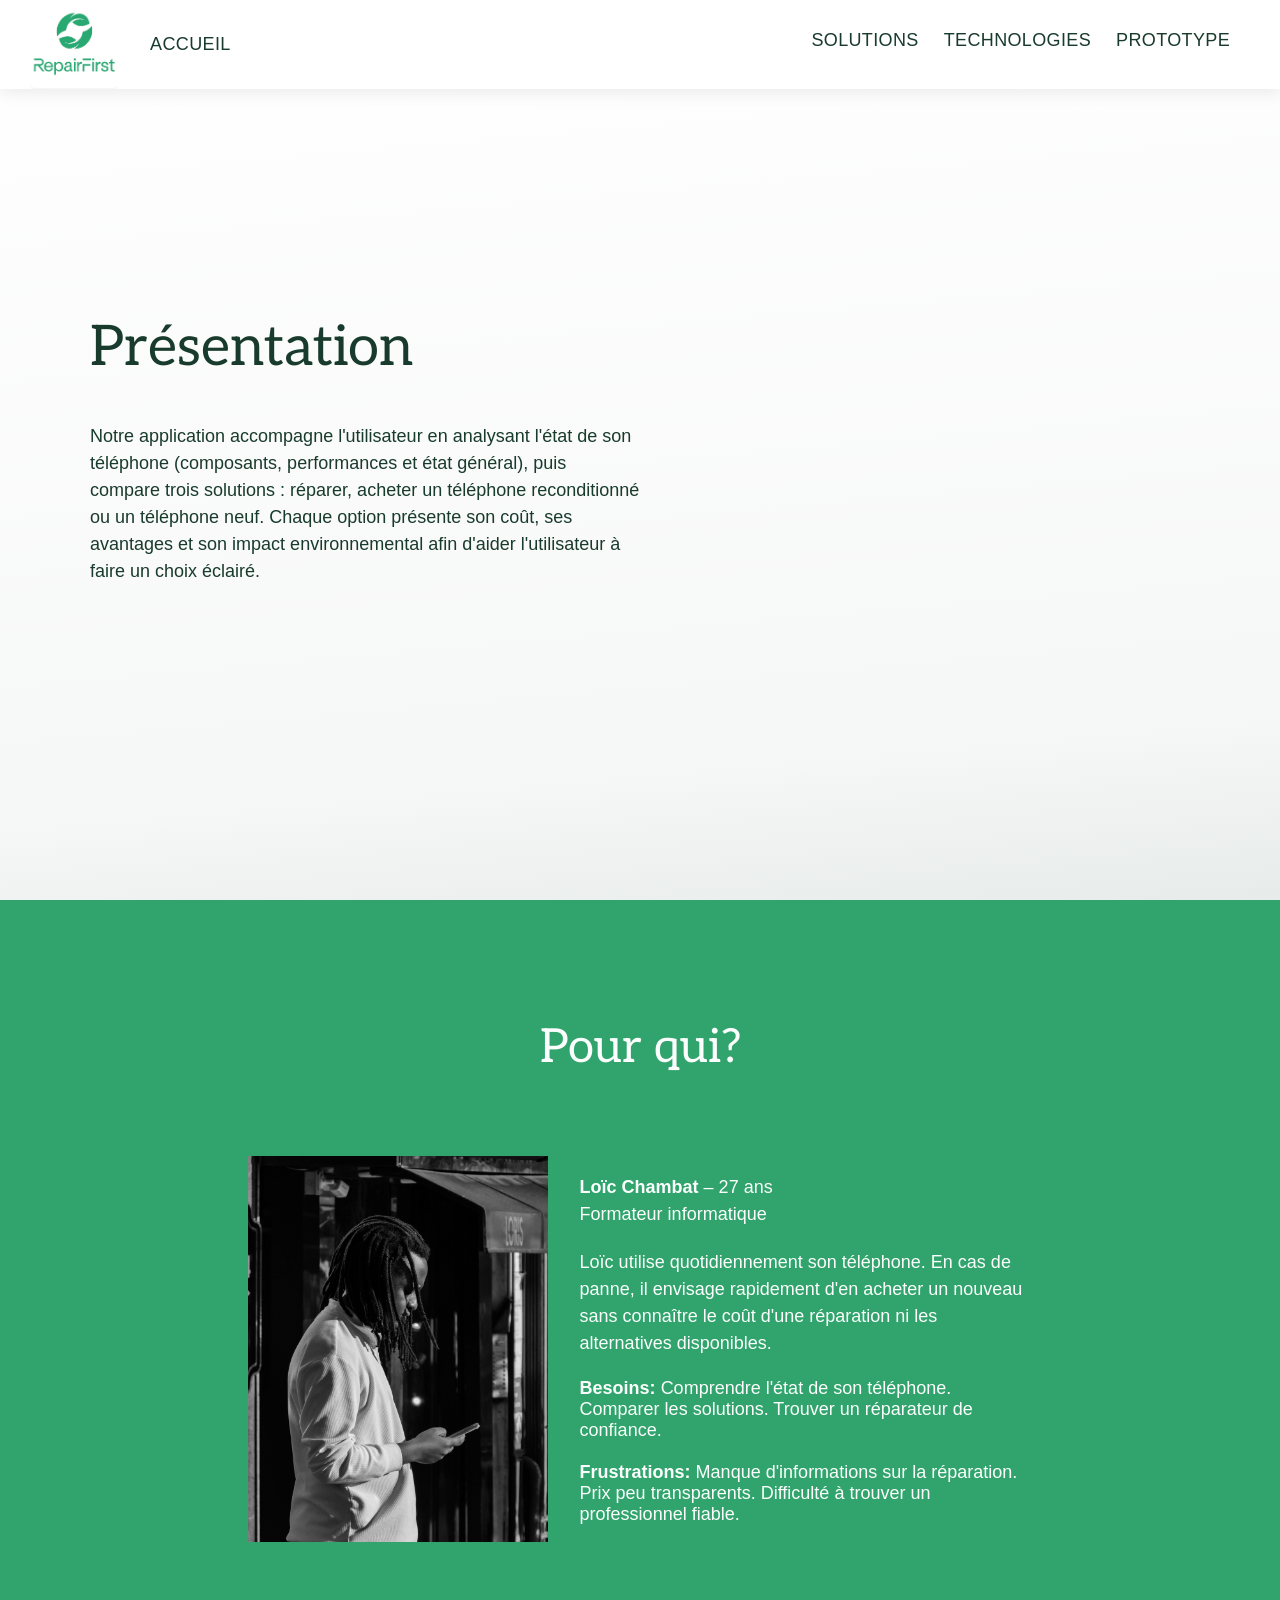
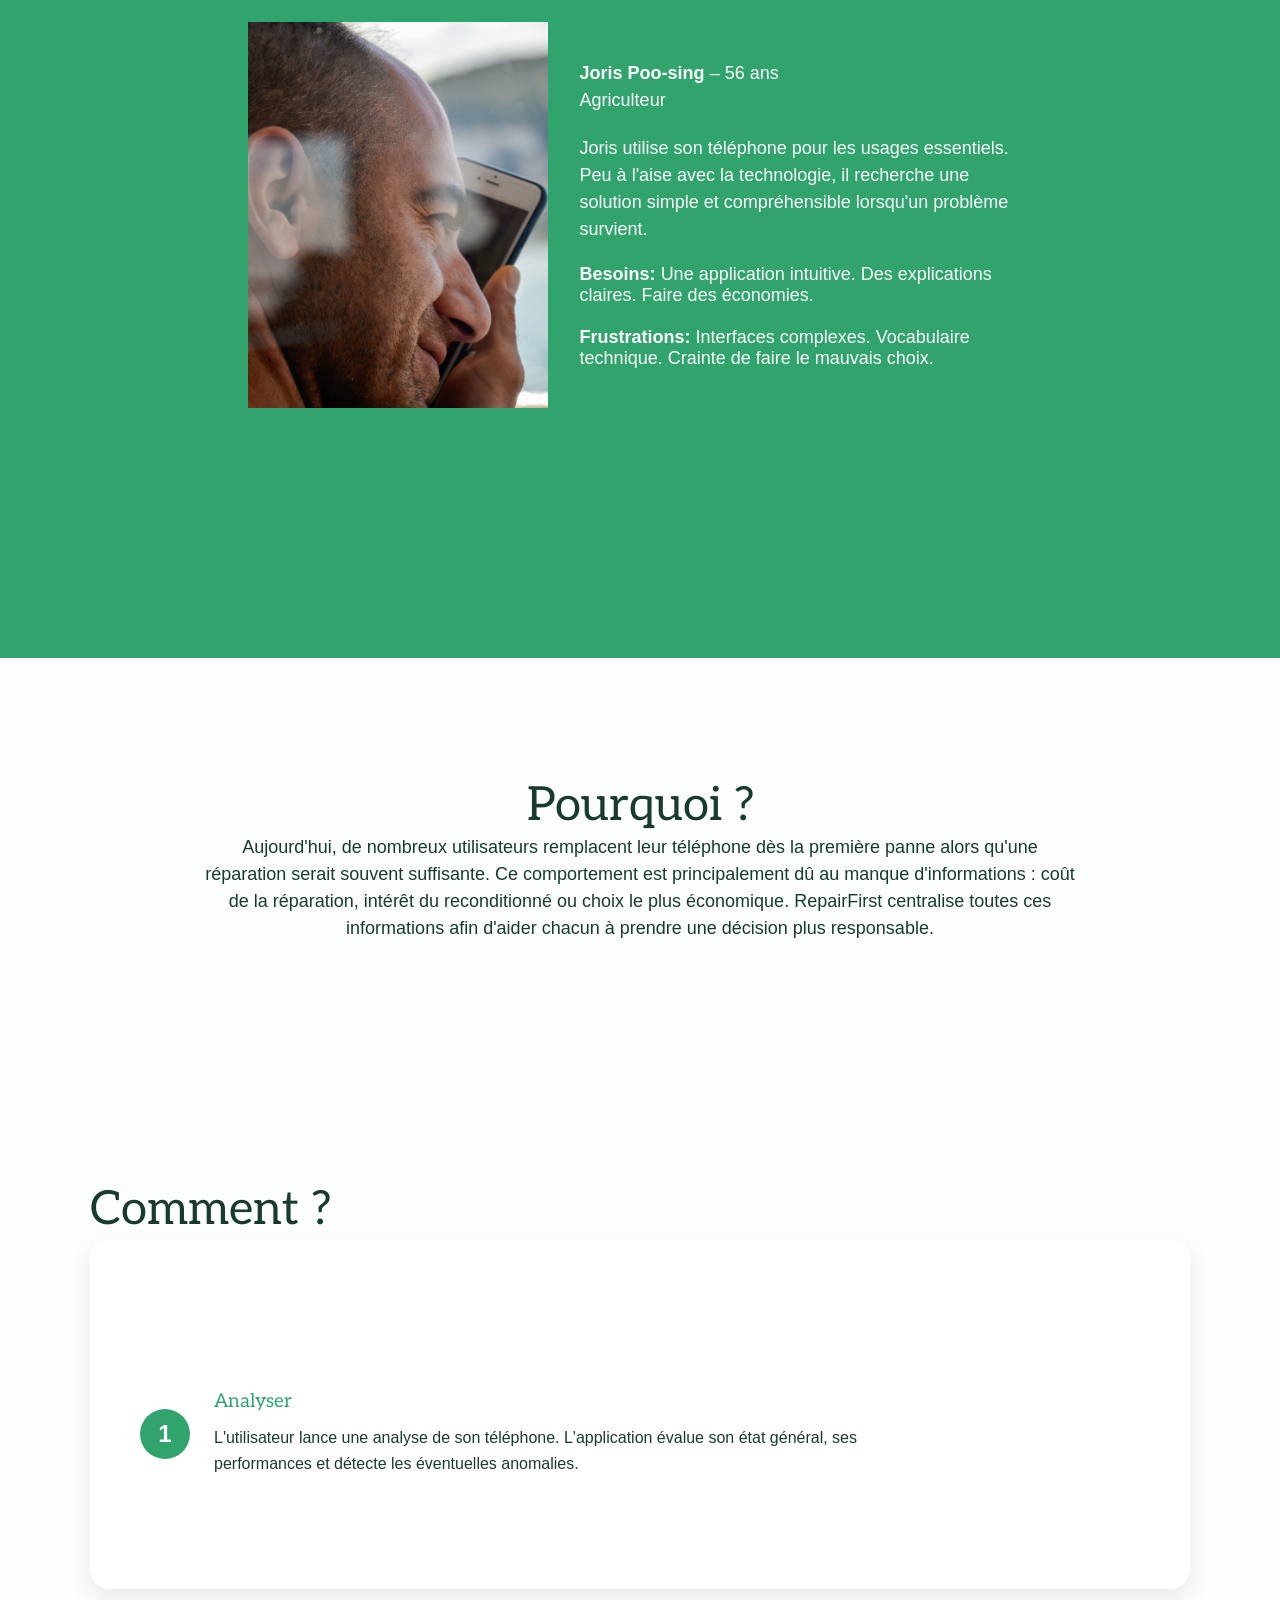
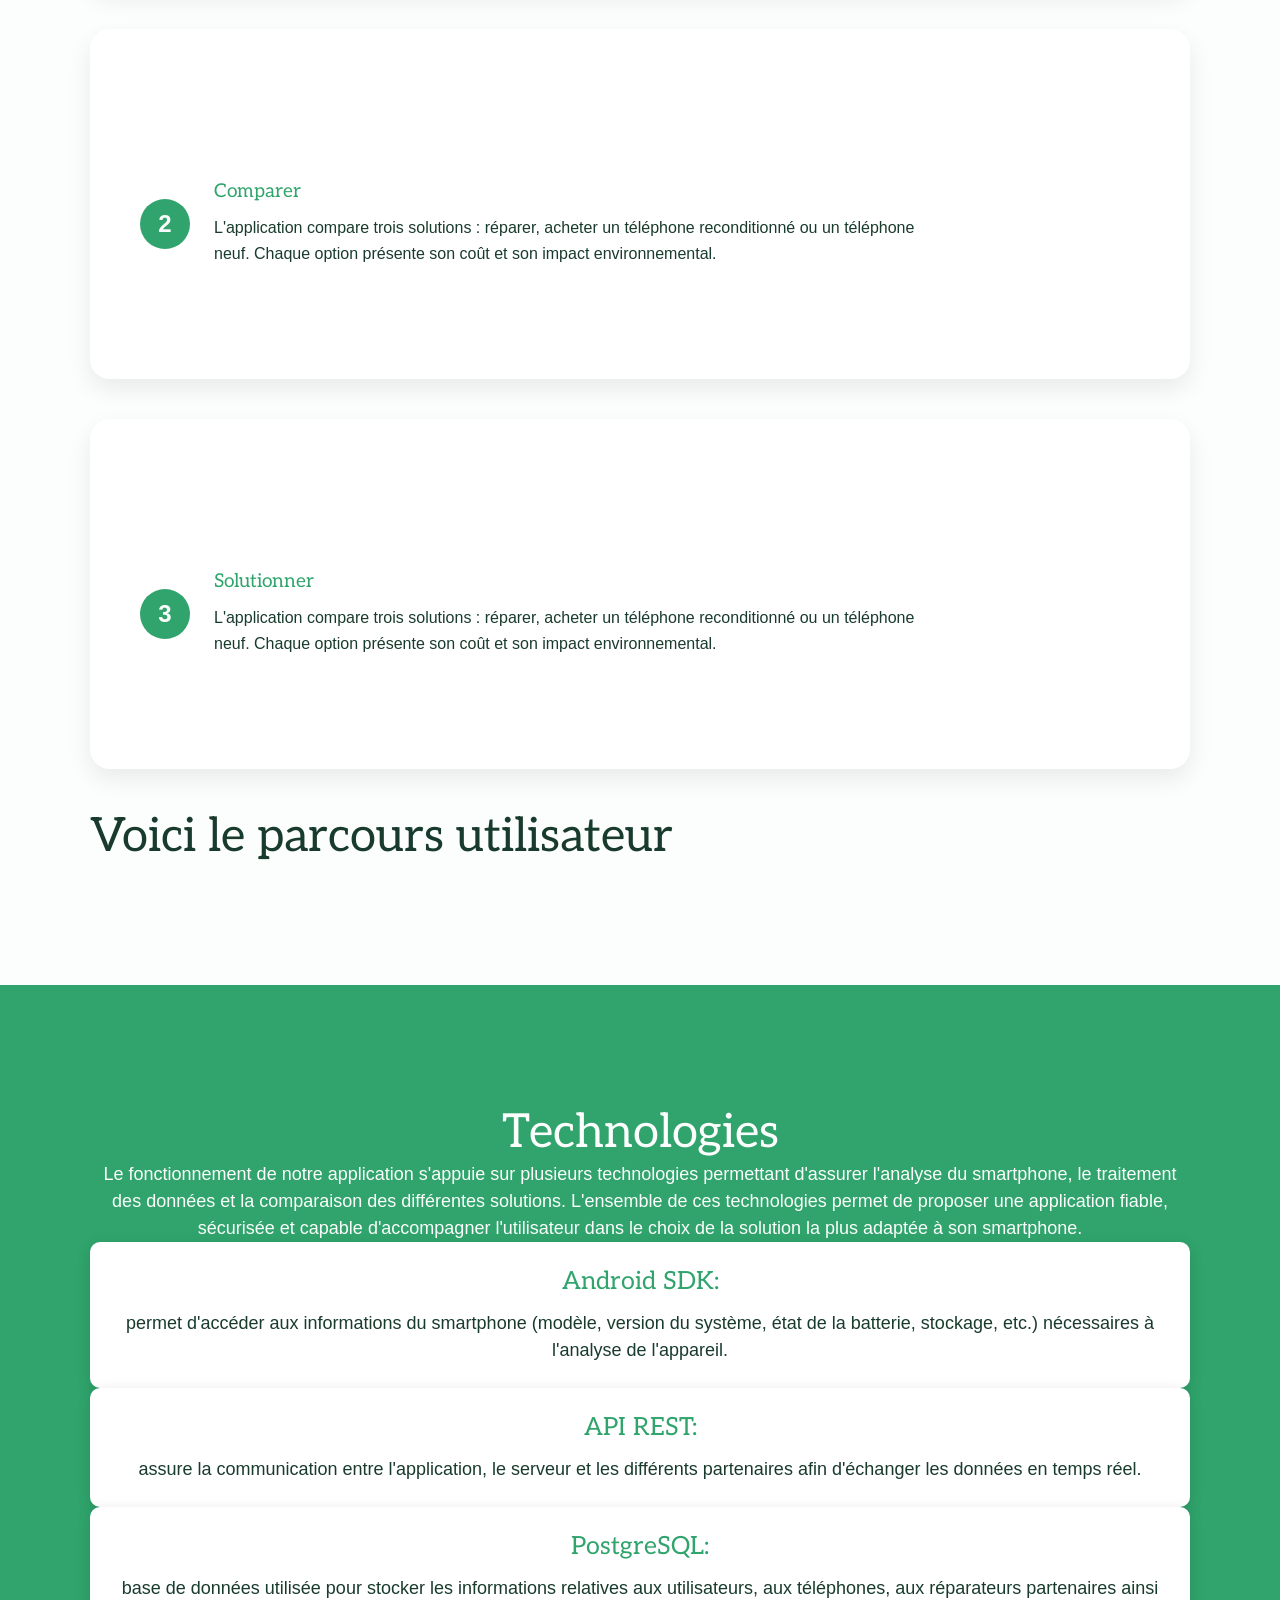
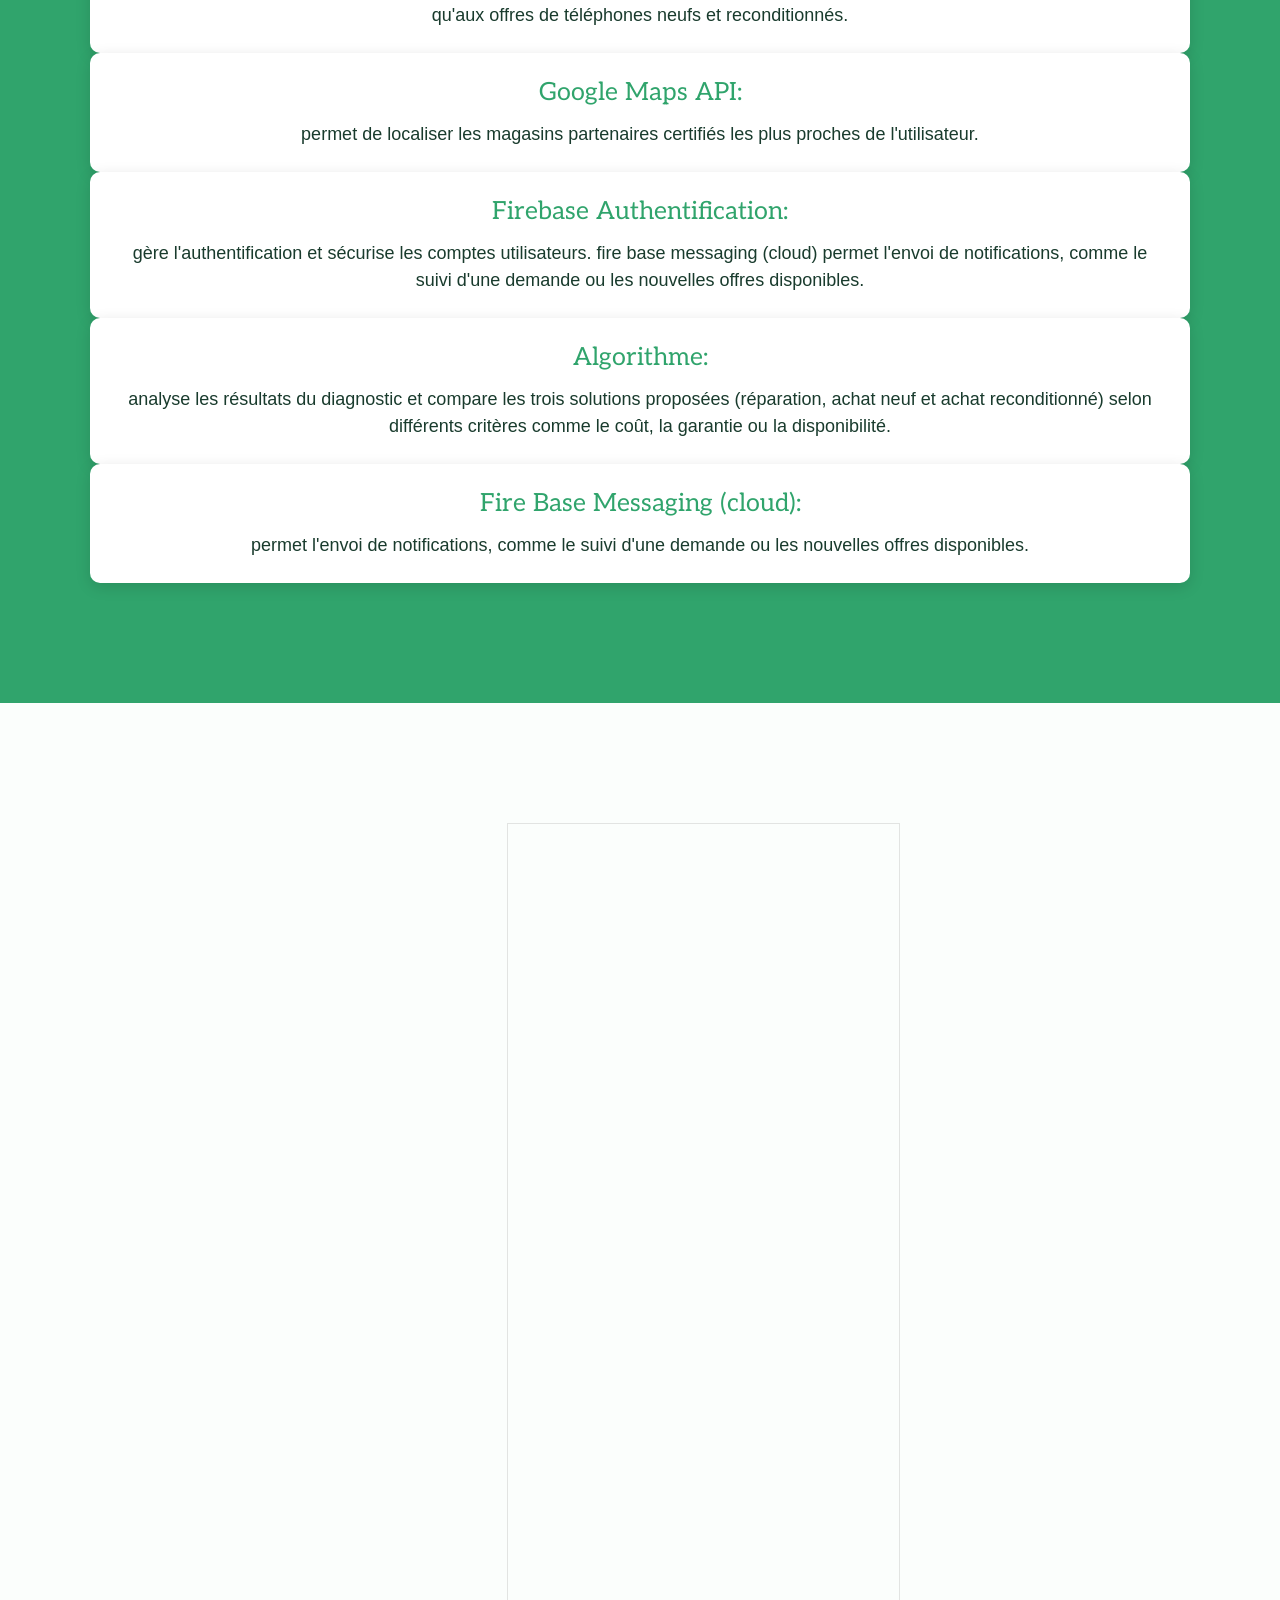
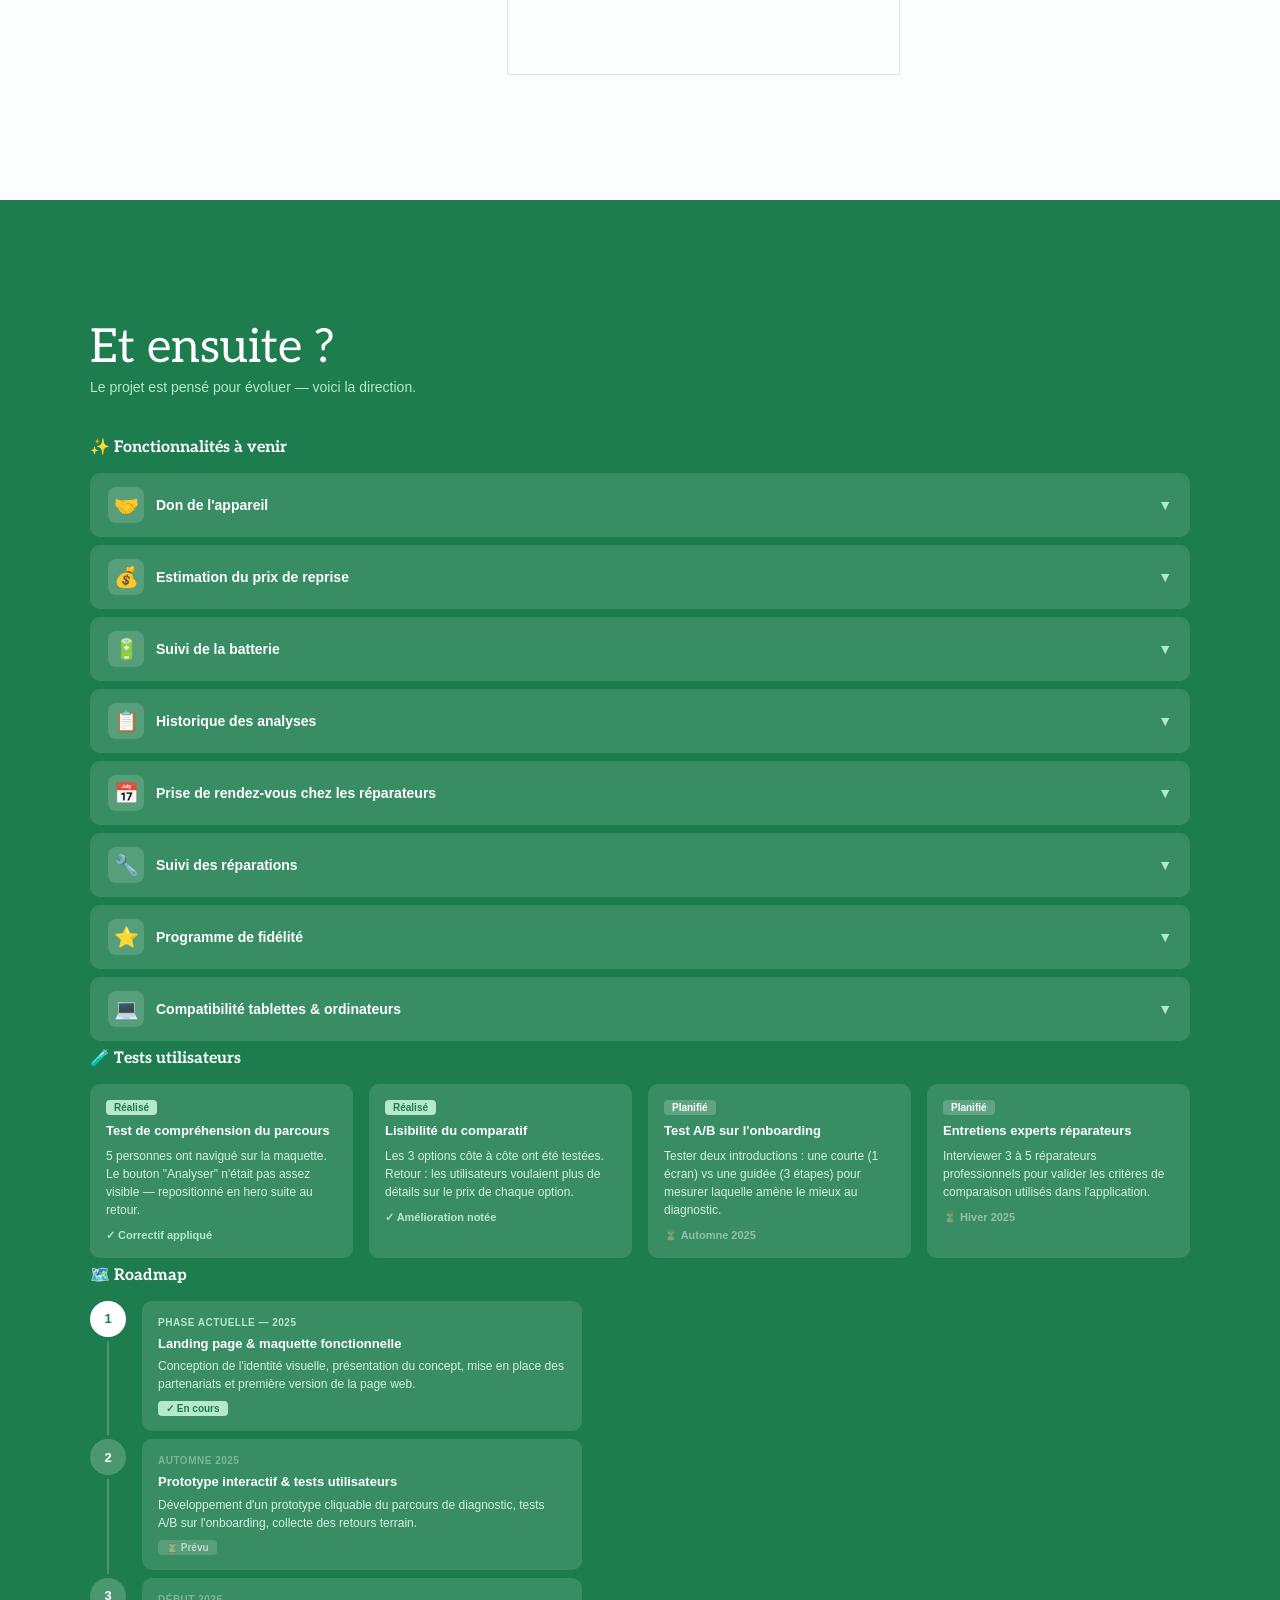
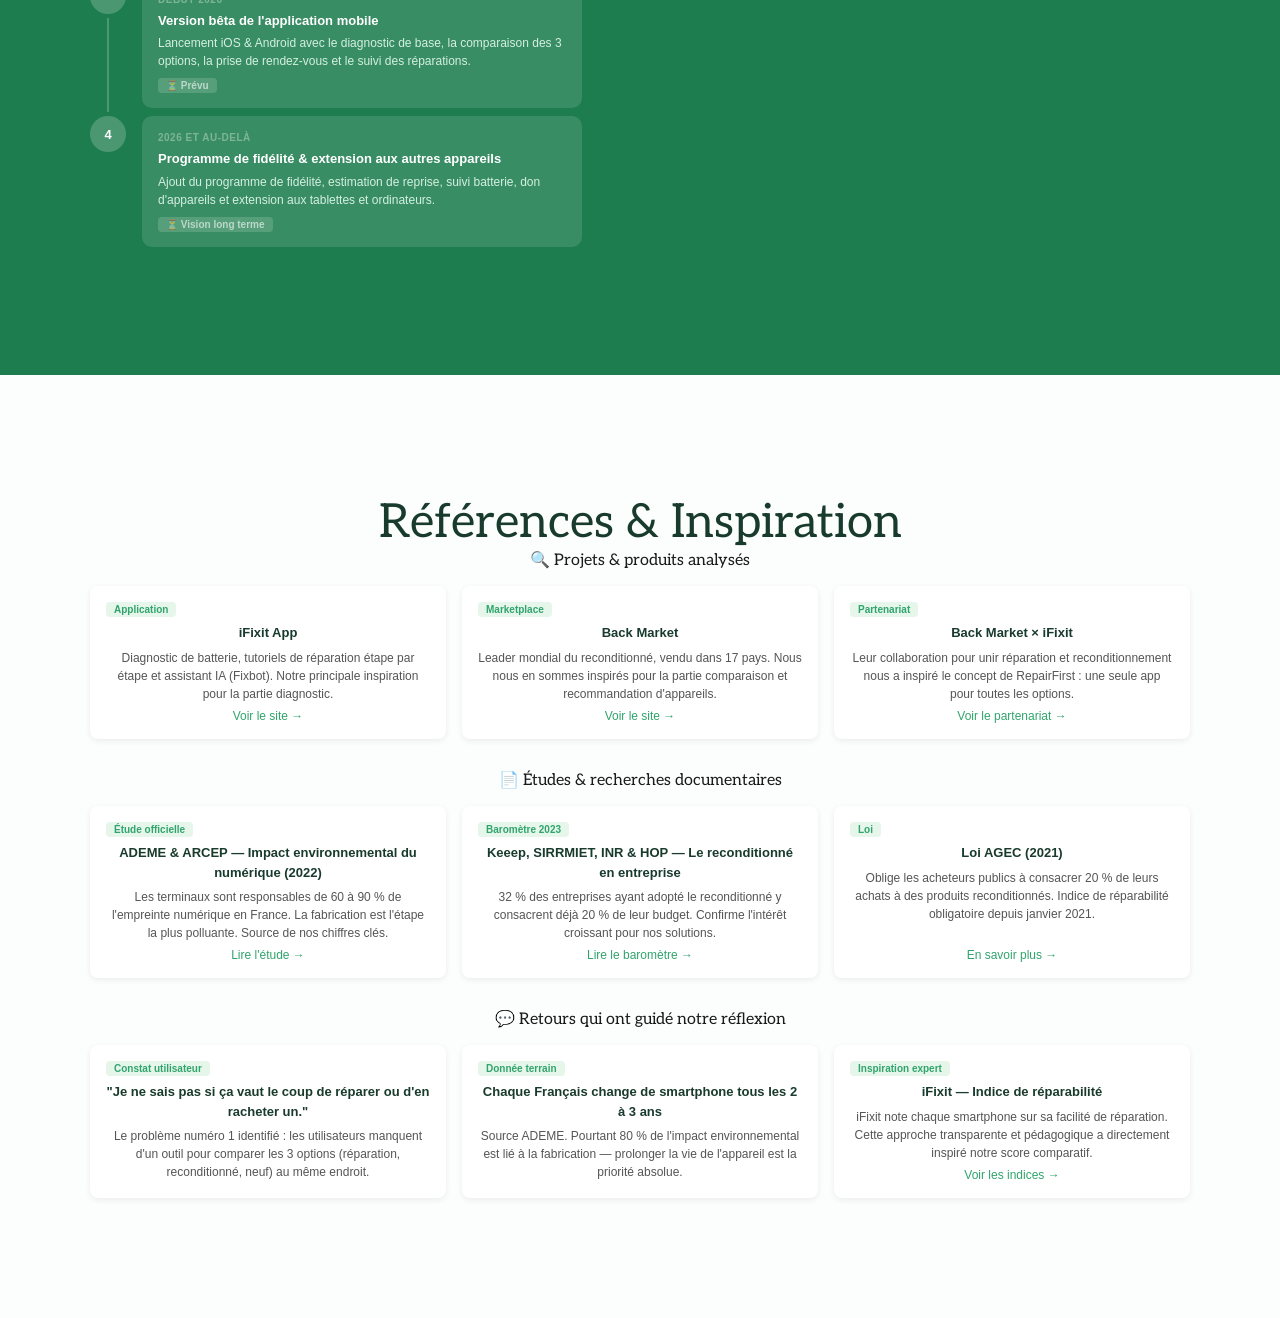
==== commit 9d499962: "FIN SNIF" ====
--- a/documentation.html
+++ b/documentation.html
@@ -1,5 +1,5 @@
 <!DOCTYPE html>
-<html lang="en">
+<html lang="fr">
 
 <head>
     <meta charset="UTF-8">
@@ -34,16 +34,12 @@
             <div class="container">
                 <div class="div-introduction">
                     <h1>Présentation</h1>
-                    <p>Chaque année, des millions de téléphones sont remplacés alors qu'une réparation ou un
-                        reconditionnement suffirait à prolonger leur durée de vie. Pourtant, il est souvent difficile de
-                        savoir quelle est la meilleure solution.
+                    <p>
                         Notre application accompagne l'utilisateur en analysant l'état de son téléphone (composants,
                         performances et état général), puis compare trois solutions : réparer, acheter un téléphone
                         reconditionné ou un téléphone neuf.
                         Chaque option présente son coût, ses avantages et son impact environnemental afin d'aider
                         l'utilisateur à faire un choix éclairé.
-                        Pulse a pour objectif d'analyser rapidement un téléphone, de comparer les solutions disponibles
-                        et de promouvoir une consommation plus responsable en réduisant les déchets électroniques.
                     </p>
                 </div>
 
@@ -125,7 +121,8 @@
                 réparation serait souvent suffisante.
                 Ce comportement est principalement dû au manque d'informations : coût de la réparation, intérêt du
                 reconditionné ou choix le plus économique.
-                Pulse centralise toutes ces informations afin d'aider chacun à prendre une décision plus responsable.
+                RepairFirst centralise toutes ces informations afin d'aider chacun à prendre une décision plus
+                responsable.
             </p>
         </div>
     </section>
@@ -159,13 +156,16 @@
                 <div class="etape">
                     <div class="etape-nombre">3</div>
                     <div class="etape-content">
-                        <h3>Comparer</h3>
+                        <h3>Solutionner</h3>
                         <p>L'application compare trois solutions : réparer, acheter un téléphone reconditionné ou un
                             téléphone neuf. Chaque option présente son coût et son impact environnemental.</p>
                     </div>
                 </div>
-                <img src="assets/recommandationssvg.svg" alt="" class="etape-image">
-            </div>
+                <img src="assets/solutionner.svg" alt="" class="etape-image">
+            </div>
+
+            <h2>Voici le parcours utilisateur</h2>
+            <img src="assets/userflowsvg.svg" alt="" class="parcours-image">
         </div>
     </section>
 
@@ -173,7 +173,8 @@
         <div class="container">
             <h2>Technologies</h2>
             <p>Le fonctionnement de notre application s'appuie sur plusieurs technologies permettant d'assurer l'analyse
-                du smartphone, le traitement des données et la comparaison des différentes solutions. L'ensemble de ces technologies permet de proposer une application fiable, sécurisée et capable
+                du smartphone, le traitement des données et la comparaison des différentes solutions. L'ensemble de ces
+                technologies permet de proposer une application fiable, sécurisée et capable
                 d'accompagner l'utilisateur dans le choix de la solution la plus adaptée à son smartphone.</p>
             <div class="">
                 <div class="card">
@@ -228,27 +229,319 @@
             </div>
     </section>
 
-    <section id="problematique" class="section-padding">
+    <!-- alors desole mais comme il rester 2h et que cette section n'a pas ete explorer mais qu'on dois finalement la mettre je me suis aide de l'ia -->
+
+    <section id="evolutions" class="section-padding ">
         <div class="container">
-            <h2 class="technologie-title-div">Les évolutions possibles</h2>
-            <p class="technologie-p-div">estimation du prix de reprise ;
-                suivi de la batterie ;
-                historique des analyses ;
-                prise de rendez-vous chez les réparateurs ;
-                suivi des réparations ;
-                programme de fidélité ;
-                compatibilité avec les tablettes et ordinateurs.</p>
-        </div>
-    </section>
-
-    <section class="section-padding">
-        <!-- <div class="container">
-        <p>Notre projet s'inspire des principes de l'économie circulaire ainsi que des plateformes de réparation et de reconditionnement.
-            En étudiant les solutions existantes et les habitudes des utilisateurs, nous avons conçu une application simple qui aide chacun à faire un choix plus économique, plus durable et plus responsable
-        </p>
-
-        </div> -->
-    </section>
+            <h2 class="ensuite">Et ensuite ?</h2>
+            <p class="sous-titre">Le projet est pensé pour évoluer — voici la direction.</p>
+
+            <div class="div-evolutions">
+
+
+
+
+
+                <div>
+                    <h3 class="titre-bloc">✨ Fonctionnalités à venir</h3>
+                    <div class="accordeon">
+
+                        <div class="accordeon">
+
+                            <details class="accordeon-item">
+                                <summary class="accordeon-header">
+                                    <span class="emoji-feature">🤝</span>
+                                    <span class="titre-feature">Don de l'appareil</span>
+                                </summary>
+                                <p class="accordeon-body">Si l'utilisateur décide de racheter un nouveau téléphone,
+                                    l'app l'oriente vers des solutions de don — Emmaüs, associations locales — pour
+                                    éviter que l'ancien appareil finisse dans un tiroir.</p>
+                            </details>
+
+                            <details class="accordeon-item">
+                                <summary class="accordeon-header">
+                                    <span class="emoji-feature">💰</span>
+                                    <span class="titre-feature">Estimation du prix de reprise</span>
+                                </summary>
+                                <p class="accordeon-body">Avant de décider, l'utilisateur peut estimer ce que vaut son
+                                    appareil en reprise sur Back Market ou en échange en magasin, pour mieux comparer
+                                    avec le coût d'une réparation.</p>
+                            </details>
+
+                            <details class="accordeon-item">
+                                <summary class="accordeon-header">
+                                    <span class="emoji-feature">🔋</span>
+                                    <span class="titre-feature">Suivi de la batterie</span>
+                                </summary>
+                                <p class="accordeon-body">Un suivi régulier de l'état de la batterie avec alertes quand
+                                    le niveau d'usure atteint un seuil critique, pour anticiper le remplacement avant la
+                                    panne.</p>
+                            </details>
+
+                            <details class="accordeon-item">
+                                <summary class="accordeon-header">
+                                    <span class="emoji-feature">📋</span>
+                                    <span class="titre-feature">Historique des analyses</span>
+                                </summary>
+                                <p class="accordeon-body">Retrouver toutes les analyses passées de son appareil pour
+                                    suivre son évolution dans le temps et comparer les résultats entre deux diagnostics.
+                                </p>
+                            </details>
+
+                            <details class="accordeon-item">
+                                <summary class="accordeon-header">
+                                    <span class="emoji-feature">📅</span>
+                                    <span class="titre-feature">Prise de rendez-vous chez les réparateurs</span>
+                                </summary>
+                                <p class="accordeon-body">Directement depuis l'app, l'utilisateur choisit un réparateur
+                                    partenaire proche de chez lui et réserve un créneau sans avoir à appeler ou se
+                                    déplacer.</p>
+                            </details>
+
+                            <details class="accordeon-item">
+                                <summary class="accordeon-header">
+                                    <span class="emoji-feature">🔧</span>
+                                    <span class="titre-feature">Suivi des réparations</span>
+                                </summary>
+                                <p class="accordeon-body">Un statut en temps réel de la réparation en cours : déposé, en
+                                    cours de diagnostic, pièce commandée, prêt à récupérer. Comme un suivi de colis,
+                                    mais pour son téléphone.</p>
+                            </details>
+
+                            <details class="accordeon-item">
+                                <summary class="accordeon-header">
+                                    <span class="emoji-feature">⭐</span>
+                                    <span class="titre-feature">Programme de fidélité</span>
+                                </summary>
+                                <p class="accordeon-body">Chaque réparation ou don d'appareil rapporte des points
+                                    convertibles en réduction chez les réparateurs partenaires. Réparer devient aussi
+                                    une décision économiquement avantageuse.</p>
+                            </details>
+
+                            <details class="accordeon-item">
+                                <summary class="accordeon-header">
+                                    <span class="emoji-feature">💻</span>
+                                    <span class="titre-feature">Compatibilité tablettes & ordinateurs</span>
+                                </summary>
+                                <p class="accordeon-body">Étendre le diagnostic et le comparateur à d'autres appareils
+                                    numériques : tablettes, ordinateurs portables, consoles — pour couvrir l'ensemble
+                                    des équipements du foyer.</p>
+                            </details>
+
+                        </div>
+
+                        <div>
+                            <h3 class="titre-bloc">🧪 Tests utilisateurs</h3>
+                            <div class="grille-tests">
+                                <div class="card-test">
+                                    <span class="tag-test tag-fait">Réalisé</span>
+                                    <p class="nom-test">Test de compréhension du parcours</p>
+                                    <p class="desc-test">5 personnes ont navigué sur la maquette. Le bouton "Analyser"
+                                        n'était
+                                        pas assez visible — repositionné en hero suite au retour.</p>
+                                    <span class="badge-test vert">✓ Correctif appliqué</span>
+                                </div>
+                                <div class="card-test">
+                                    <span class="tag-test tag-fait">Réalisé</span>
+                                    <p class="nom-test">Lisibilité du comparatif</p>
+                                    <p class="desc-test">Les 3 options côte à côte ont été testées. Retour : les
+                                        utilisateurs
+                                        voulaient plus de détails sur le prix de chaque option.</p>
+                                    <span class="badge-test vert">✓ Amélioration notée</span>
+                                </div>
+                                <div class="card-test">
+                                    <span class="tag-test tag-planifie">Planifié</span>
+                                    <p class="nom-test">Test A/B sur l'onboarding</p>
+                                    <p class="desc-test">Tester deux introductions : une courte (1 écran) vs une guidée
+                                        (3
+                                        étapes) pour mesurer laquelle amène le mieux au diagnostic.</p>
+                                    <span class="badge-test gris">⏳ Automne 2025</span>
+                                </div>
+                                <div class="card-test">
+                                    <span class="tag-test tag-planifie">Planifié</span>
+                                    <p class="nom-test">Entretiens experts réparateurs</p>
+                                    <p class="desc-test">Interviewer 3 à 5 réparateurs professionnels pour valider les
+                                        critères
+                                        de comparaison utilisés dans l'application.</p>
+                                    <span class="badge-test gris">⏳ Hiver 2025</span>
+                                </div>
+                            </div>
+                        </div>
+
+                        <div>
+                            <h3 class="titre-bloc">🗺️ Roadmap</h3>
+                            <div class="roadmap">
+
+                                <div class="etape-roadmap">
+                                    <div class="etape-gauche">
+                                        <div class="cercle">1</div>
+                                        <div class="ligne-verticale"></div>
+                                    </div>
+                                    <div class="etape-droite">
+                                        <p class="periode">Phase actuelle — 2025</p>
+                                        <p class="titre-etape">Landing page & maquette fonctionnelle</p>
+                                        <p class="desc-etape">Conception de l'identité visuelle, présentation du
+                                            concept, mise
+                                            en place des partenariats et première version de la page web.</p>
+                                        <span class="badge-etape vert">✓ En cours</span>
+                                    </div>
+                                </div>
+
+                                <div class="etape-roadmap">
+                                    <div class="etape-gauche">
+                                        <div class="cercle gris">2</div>
+                                        <div class="ligne-verticale"></div>
+                                    </div>
+                                    <div class="etape-droite">
+                                        <p class="periode grise">Automne 2025</p>
+                                        <p class="titre-etape">Prototype interactif & tests utilisateurs</p>
+                                        <p class="desc-etape">Développement d'un prototype cliquable du parcours de
+                                            diagnostic,
+                                            tests A/B sur l'onboarding, collecte des retours terrain.</p>
+                                        <span class="badge-etape gris">⏳ Prévu</span>
+                                    </div>
+                                </div>
+
+                                <div class="etape-roadmap">
+                                    <div class="etape-gauche">
+                                        <div class="cercle gris">3</div>
+                                        <div class="ligne-verticale"></div>
+                                    </div>
+                                    <div class="etape-droite">
+                                        <p class="periode grise">Début 2026</p>
+                                        <p class="titre-etape">Version bêta de l'application mobile</p>
+                                        <p class="desc-etape">Lancement iOS & Android avec le diagnostic de base, la
+                                            comparaison
+                                            des 3 options, la prise de rendez-vous et le suivi des réparations.</p>
+                                        <span class="badge-etape gris">⏳ Prévu</span>
+                                    </div>
+                                </div>
+
+                                <div class="etape-roadmap">
+                                    <div class="etape-gauche">
+                                        <div class="cercle gris">4</div>
+                                    </div>
+                                    <div class="etape-droite">
+                                        <p class="periode grise">2026 et au-delà</p>
+                                        <p class="titre-etape">Programme de fidélité & extension aux autres appareils
+                                        </p>
+                                        <p class="desc-etape">Ajout du programme de fidélité, estimation de reprise,
+                                            suivi
+                                            batterie, don d'appareils et extension aux tablettes et ordinateurs.</p>
+                                        <span class="badge-etape gris">⏳ Vision long terme</span>
+                                    </div>
+                                </div>
+
+                            </div>
+                        </div>
+
+                    </div>
+                </div>
+    </section>
+
+
+    <!-- Section références -->
+    <section id="references" class="section-padding">
+        <div class="container">
+            <h2>Références & Inspiration</h2>
+
+            <div class="div-references">
+
+                <!-- Bloc 1 : Projets similaires -->
+                <div class="bloc-reference">
+                    <h3 class="titre-ref">🔍 Projets & produits analysés</h3>
+                    <div class="liste-ref">
+                        <div class="card-ref">
+                            <span class="tag-ref">Application</span>
+                            <p class="nom-ref">iFixit App</p>
+                            <p class="desc-ref">Diagnostic de batterie, tutoriels de réparation étape par étape et
+                                assistant IA (Fixbot). Notre principale inspiration pour la partie diagnostic.</p>
+                            <a class="lien-ref" href="https://fr.ifixit.com" target="_blank">Voir le site →</a>
+                        </div>
+                        <div class="card-ref">
+                            <span class="tag-ref">Marketplace</span>
+                            <p class="nom-ref">Back Market</p>
+                            <p class="desc-ref">Leader mondial du reconditionné, vendu dans 17 pays. Nous nous en sommes
+                                inspirés pour la partie comparaison et recommandation d'appareils.</p>
+                            <a class="lien-ref" href="https://www.backmarket.fr" target="_blank">Voir le site →</a>
+                        </div>
+                        <div class="card-ref">
+                            <span class="tag-ref">Partenariat</span>
+                            <p class="nom-ref">Back Market × iFixit</p>
+                            <p class="desc-ref">Leur collaboration pour unir réparation et reconditionnement nous a
+                                inspiré le concept de RepairFirst : une seule app pour toutes les options.</p>
+                            <a class="lien-ref" href="https://fr.ifixit.com/reparation-back-market-fr"
+                                target="_blank">Voir le partenariat →</a>
+                        </div>
+                    </div>
+                </div>
+
+                <!-- Bloc 2 : Études & articles -->
+                <div class="bloc-reference">
+                    <h3 class="titre-ref">📄 Études & recherches documentaires</h3>
+                    <div class="liste-ref">
+                        <div class="card-ref">
+                            <span class="tag-ref">Étude officielle</span>
+                            <p class="nom-ref">ADEME & ARCEP — Impact environnemental du numérique (2022)</p>
+                            <p class="desc-ref">Les terminaux sont responsables de 60 à 90 % de l'empreinte numérique en
+                                France. La fabrication est l'étape la plus polluante. Source de nos chiffres clés.</p>
+                            <a class="lien-ref"
+                                href="https://librairie.ademe.fr/economie-circulaire-et-dechets/5241-evaluation-de-l-impact-environnemental-d-un-ensemble-de-produits-reconditionnes.html"
+                                target="_blank">Lire l'étude →</a>
+                        </div>
+                        <div class="card-ref">
+                            <span class="tag-ref">Baromètre 2023</span>
+                            <p class="nom-ref">Keeep, SIRRMIET, INR & HOP — Le reconditionné en entreprise</p>
+                            <p class="desc-ref">32 % des entreprises ayant adopté le reconditionné y consacrent déjà 20
+                                % de leur budget. Confirme l'intérêt croissant pour nos solutions.</p>
+                            <a class="lien-ref"
+                                href="https://www.keeep.eu/blog/actualites-2/les-chiffres-cles-du-numerique-reconditionne-34"
+                                target="_blank">Lire le baromètre →</a>
+                        </div>
+                        <div class="card-ref">
+                            <span class="tag-ref">Loi</span>
+                            <p class="nom-ref">Loi AGEC (2021)</p>
+                            <p class="desc-ref">Oblige les acheteurs publics à consacrer 20 % de leurs achats à des
+                                produits reconditionnés. Indice de réparabilité obligatoire depuis janvier 2021.</p>
+                            <a class="lien-ref"
+                                href="https://csnp.fr/wp-content/uploads/2023/04/Avis-n%C2%B02023-03-du-27-mars-sur-le-developpement-des-filieres-du-reconditionnement-dans-le-numerique.pdf"
+                                target="_blank">En savoir plus →</a>
+                        </div>
+                    </div>
+                </div>
+
+                <!-- Bloc 3 : Retours utilisateurs -->
+                <div class="bloc-reference">
+                    <h3 class="titre-ref">💬 Retours qui ont guidé notre réflexion</h3>
+                    <div class="liste-ref">
+                        <div class="card-ref">
+                            <span class="tag-ref">Constat utilisateur</span>
+                            <p class="nom-ref">"Je ne sais pas si ça vaut le coup de réparer ou d'en racheter un."</p>
+                            <p class="desc-ref">Le problème numéro 1 identifié : les utilisateurs manquent d'un outil
+                                pour comparer les 3 options (réparation, reconditionné, neuf) au même endroit.</p>
+                        </div>
+                        <div class="card-ref">
+                            <span class="tag-ref">Donnée terrain</span>
+                            <p class="nom-ref">Chaque Français change de smartphone tous les 2 à 3 ans</p>
+                            <p class="desc-ref">Source ADEME. Pourtant 80 % de l'impact environnemental est lié à la
+                                fabrication — prolonger la vie de l'appareil est la priorité absolue.</p>
+                        </div>
+                        <div class="card-ref">
+                            <span class="tag-ref">Inspiration expert</span>
+                            <p class="nom-ref">iFixit — Indice de réparabilité</p>
+                            <p class="desc-ref">iFixit note chaque smartphone sur sa facilité de réparation. Cette
+                                approche transparente et pédagogique a directement inspiré notre score comparatif.</p>
+                            <a class="lien-ref" href="https://fr.ifixit.com/reparabilite/indices-smartphone"
+                                target="_blank">Voir les indices →</a>
+                        </div>
+                    </div>
+                </div>
+
+            </div>
+
+        </div>
+    </section>
+
 
 </body>
 
--- a/style.css
+++ b/style.css
@@ -33,6 +33,17 @@
   font-family: "Inter", sans-serif;
 }
 
+.section-cacher {
+  opacity: 0;
+  transform: translateY(30px);
+  transition: opacity 0.6s, transform 0.6s;
+}
+
+.section-visible {
+  opacity: 1;
+  transform: translateY(0);
+}
+
 h1,
 h2,
 h3 {
@@ -162,6 +173,7 @@
   background: white;
   border-radius: 10px;
   padding: 16px;
+  border-top: 1px solid #30a46c;
 }
 
 /* boutons */
@@ -191,6 +203,10 @@
   justify-content: space-between;
   position: absolute;
   width: 100%;
+  position: fixed;
+  box-shadow: 0 4px 15px #00000014;
+  z-index: 1;
+  background: white;
 }
 
 .img-logo {
@@ -281,42 +297,59 @@
 
 /* Section partenaire */
 
-#defilement-partenaires{
-
-  display: flex;
-      gap: 35px;
-
-}
+
+
 .div-partenaire {
   display: flex;
   flex-direction: column;
-  justify-content: center;
   align-items: center;
   gap: 2rem;
 }
 
-.div-logo-partenaire {
-  display: flex;
-  gap: 1rem;
-  flex-wrap: wrap;
+
+.fenetre-partenaires {
+  overflow: hidden;
+  width: 90%;
+  margin: 0 auto;
+}
+
+
+#defilement-partenaires {
+  display: flex;
+  gap: 35px;
+  width: max-content;
 }
 
 .img-partenaire {
   height: 65px;
+  width: 65px;
+  object-fit: contain;
 }
 
 .card-partenaire {
   background-color: white;
+  display: flex;
+  align-items: center;
+  gap: 10px;
+  padding: 10px 16px;
+  border-radius: 8px;
+  box-shadow: 0 2px 6px rgba(0, 0, 0, 0.08);
+  min-width: 160px;
+}
+
+.card-partenaire h3 {
+  font-size: 14px;
+  margin: 0;
 }
 
 .texte-partenaire {
-
   font-size: 11px;
   color: #30a46c;
   font-weight: 500;
   background: #e6f6eb;
   padding: 2px 8px;
   border-radius: 4px;
+  margin: 4px 0 0 0;
 }
 
 /* section engagement */
@@ -584,20 +617,26 @@
   border-radius: 20px;
   padding: 30px;
   box-shadow: 0 10px 25px rgba(0, 0, 0, 0.08);
-}
-
-/* prototype-etape-column{
-
-} */
+  position: relative;
+  margin-bottom: 40px;
+}
+
+
 
 .prototype-etape:hover .etape-image {
-  transform: scale(2);
+  scale: 3 3 1;
+  opacity: 1;
 }
 
 .etape-image {
   width: 15vw;
-  transform: scale(1.2);
-  transition: transform 0.4s ease;
+  transition: all 400ms ease;
+  right: 7.5vw;
+  position: absolute;
+  transform: translateX(50%);
+  transform-origin: right;
+  opacity: 0;
+  z-index: 4;
 }
 
 .etape {
@@ -606,6 +645,9 @@
   align-items: center;
   margin: 70px 0 50px 0;
   height: 170px;
+  padding: 40px 20px 20px 20px;
+  max-width: 80%;
+  margin-right: auto;
 }
 
 .etape-nombre {
@@ -699,4 +741,334 @@
   background: currentColor;
   transform: scaleX(0);
   transition: transform 0.2s;
+}
+
+/* Section références */
+.div-references {
+  display: flex;
+  flex-direction: column;
+  gap: 2rem;
+}
+
+.titre-ref {
+  font-size: 16px;
+  margin-bottom: 1rem;
+  color: #1a1a1a;
+}
+
+.liste-ref {
+  display: flex;
+  gap: 1rem;
+  flex-wrap: wrap;
+}
+
+.card-ref {
+  background-color: white;
+  border-radius: 8px;
+  padding: 16px;
+  flex: 1;
+  min-width: 220px;
+  box-shadow: 0 2px 6px rgba(0, 0, 0, 0.07);
+  display: flex;
+  flex-direction: column;
+  gap: 6px;
+}
+
+.tag-ref {
+  font-size: 10px;
+  font-weight: 600;
+  color: #30a46c;
+  background: #e6f6eb;
+  padding: 2px 8px;
+  border-radius: 4px;
+  width: fit-content;
+}
+
+.nom-ref {
+  font-size: 13px;
+  font-weight: 600;
+  margin: 0;
+}
+
+.desc-ref {
+  font-size: 12px;
+  color: #555;
+  margin: 0;
+  line-height: 1.5;
+}
+
+.lien-ref {
+  font-size: 12px;
+  color: #30a46c;
+  font-weight: 500;
+  text-decoration: none;
+  margin-top: auto;
+}
+
+.lien-ref:hover {
+  text-decoration: underline;
+}
+
+
+/* section evolution */
+
+#evolutions .container {
+  align-items: stretch;
+  text-align: left;
+}
+
+.sous-titre {
+  font-size: 14px;
+  color: #b6e8cc;
+  margin-bottom: 2.5rem;
+}
+
+#evolutions {
+  background: #1e7d4f;
+}
+
+.div-evolutions {
+  display: flex;
+  flex-direction: column;
+  gap: 2.5rem;
+}
+
+.titre-bloc {
+  font-size: 16px;
+  font-weight: 700;
+  color: #fff;
+  margin-bottom: 1rem;
+}
+
+.accordeon {
+  display: flex;
+  flex-direction: column;
+  gap: 8px;
+}
+
+.accordeon-item {
+  background: rgba(255, 255, 255, 0.12);
+  border-radius: 10px;
+  overflow: hidden;
+}
+
+.accordeon-item[open] {
+  background: rgba(255, 255, 255, 0.18);
+}
+
+.accordeon-header {
+  display: flex;
+  align-items: center;
+  gap: 12px;
+  padding: 14px 18px;
+  cursor: pointer;
+  list-style: none; /* enlève la petite flèche par défaut */
+}
+
+.accordeon-header::-webkit-details-marker {
+  display: none; /* enlève la flèche par défaut sur Chrome/Safari */
+}
+
+.accordeon-header::after {
+  content: "▼";
+  margin-left: auto;
+  color: #b6e8cc;
+  font-size: 14px;
+  transition: transform 0.25s;
+}
+
+.accordeon-item[open] .accordeon-header::after {
+  transform: rotate(180deg);
+}
+
+.emoji-feature {
+  font-size: 20px;
+  width: 36px;
+  height: 36px;
+  background: rgba(255, 255, 255, 0.15);
+  border-radius: 8px;
+  display: flex;
+  align-items: center;
+  justify-content: center;
+  flex-shrink: 0;
+}
+
+.titre-feature {
+  font-size: 14px;
+  font-weight: 700;
+  color: #fff;
+}
+
+.accordeon-body {
+  font-size: 13px;
+  color: #d4f0e2;
+  line-height: 1.6;
+  border-top: 1px solid rgba(255, 255, 255, 0.1);
+  margin: 0;
+  padding: 12px 18px 16px;
+}
+
+
+
+.grille-tests {
+  display: flex;
+  gap: 1rem;
+  flex-wrap: wrap;
+}
+
+.card-test {
+  background: rgba(255, 255, 255, 0.12);
+  border-radius: 10px;
+  padding: 16px;
+  flex: 1;
+  min-width: 210px;
+  display: flex;
+  flex-direction: column;
+  gap: 6px;
+}
+
+.tag-test {
+  font-size: 10px;
+  font-weight: 700;
+  padding: 2px 8px;
+  border-radius: 4px;
+  width: fit-content;
+}
+
+.tag-fait {
+  color: #1e7d4f;
+  background: #b6e8cc;
+}
+
+.tag-planifie {
+  color: #fff;
+  background: rgba(255, 255, 255, 0.2);
+}
+
+.nom-test {
+  font-size: 13px;
+  font-weight: 700;
+  color: #fff;
+}
+
+.desc-test {
+  font-size: 12px;
+  color: #d4f0e2;
+  line-height: 1.5;
+}
+
+.badge-test {
+  font-size: 11px;
+  font-weight: 600;
+  margin-top: 4px;
+}
+
+.badge-test.vert {
+  color: #b6e8cc;
+}
+
+.badge-test.gris {
+  color: rgba(255, 255, 255, 0.45);
+}
+
+.roadmap {
+  display: flex;
+  flex-direction: column;
+}
+
+.etape-roadmap {
+  display: flex;
+  gap: 1rem;
+  align-items: stretch;
+}
+
+.etape-gauche {
+  display: flex;
+  flex-direction: column;
+  align-items: center;
+  min-width: 36px;
+}
+
+.cercle {
+  width: 36px;
+  height: 36px;
+  border-radius: 50%;
+  background: #fff;
+  color: #1e7d4f;
+  font-size: 13px;
+  font-weight: 700;
+  display: flex;
+  align-items: center;
+  justify-content: center;
+  flex-shrink: 0;
+}
+
+.cercle.gris {
+  background: rgba(255, 255, 255, 0.2);
+  color: #fff;
+}
+
+.ligne-verticale {
+  width: 2px;
+  flex: 1;
+  background: rgba(255, 255, 255, 0.2);
+  min-height: 24px;
+  margin: 4px 0;
+}
+
+.etape-droite {
+  background: rgba(255, 255, 255, 0.12);
+  border-radius: 10px;
+  padding: 14px 16px;
+  margin-bottom: 8px;
+  width: 40%;
+}
+
+.periode {
+  font-size: 10px;
+  font-weight: 700;
+  color: #b6e8cc;
+  text-transform: uppercase;
+  letter-spacing: 0.5px;
+  margin-bottom: 4px;
+}
+
+.periode.grise {
+  color: rgba(255, 255, 255, 0.35);
+}
+
+.titre-etape {
+  font-size: 13px;
+  font-weight: 700;
+  color: #fff;
+  margin-bottom: 4px;
+}
+
+.desc-etape {
+  font-size: 12px;
+  color: #d4f0e2;
+  line-height: 1.5;
+}
+
+.badge-etape {
+  display: inline-block;
+  font-size: 10px;
+  font-weight: 700;
+  padding: 2px 8px;
+  border-radius: 4px;
+  margin-top: 8px;
+}
+
+.badge-etape.vert {
+  background: #b6e8cc;
+  color: #1e7d4f;
+}
+
+.badge-etape.gris {
+  background: rgba(255, 255, 255, 0.15);
+  color: rgba(255, 255, 255, 0.6);
+}
+
+.ensuite{
+  color: white;
 }
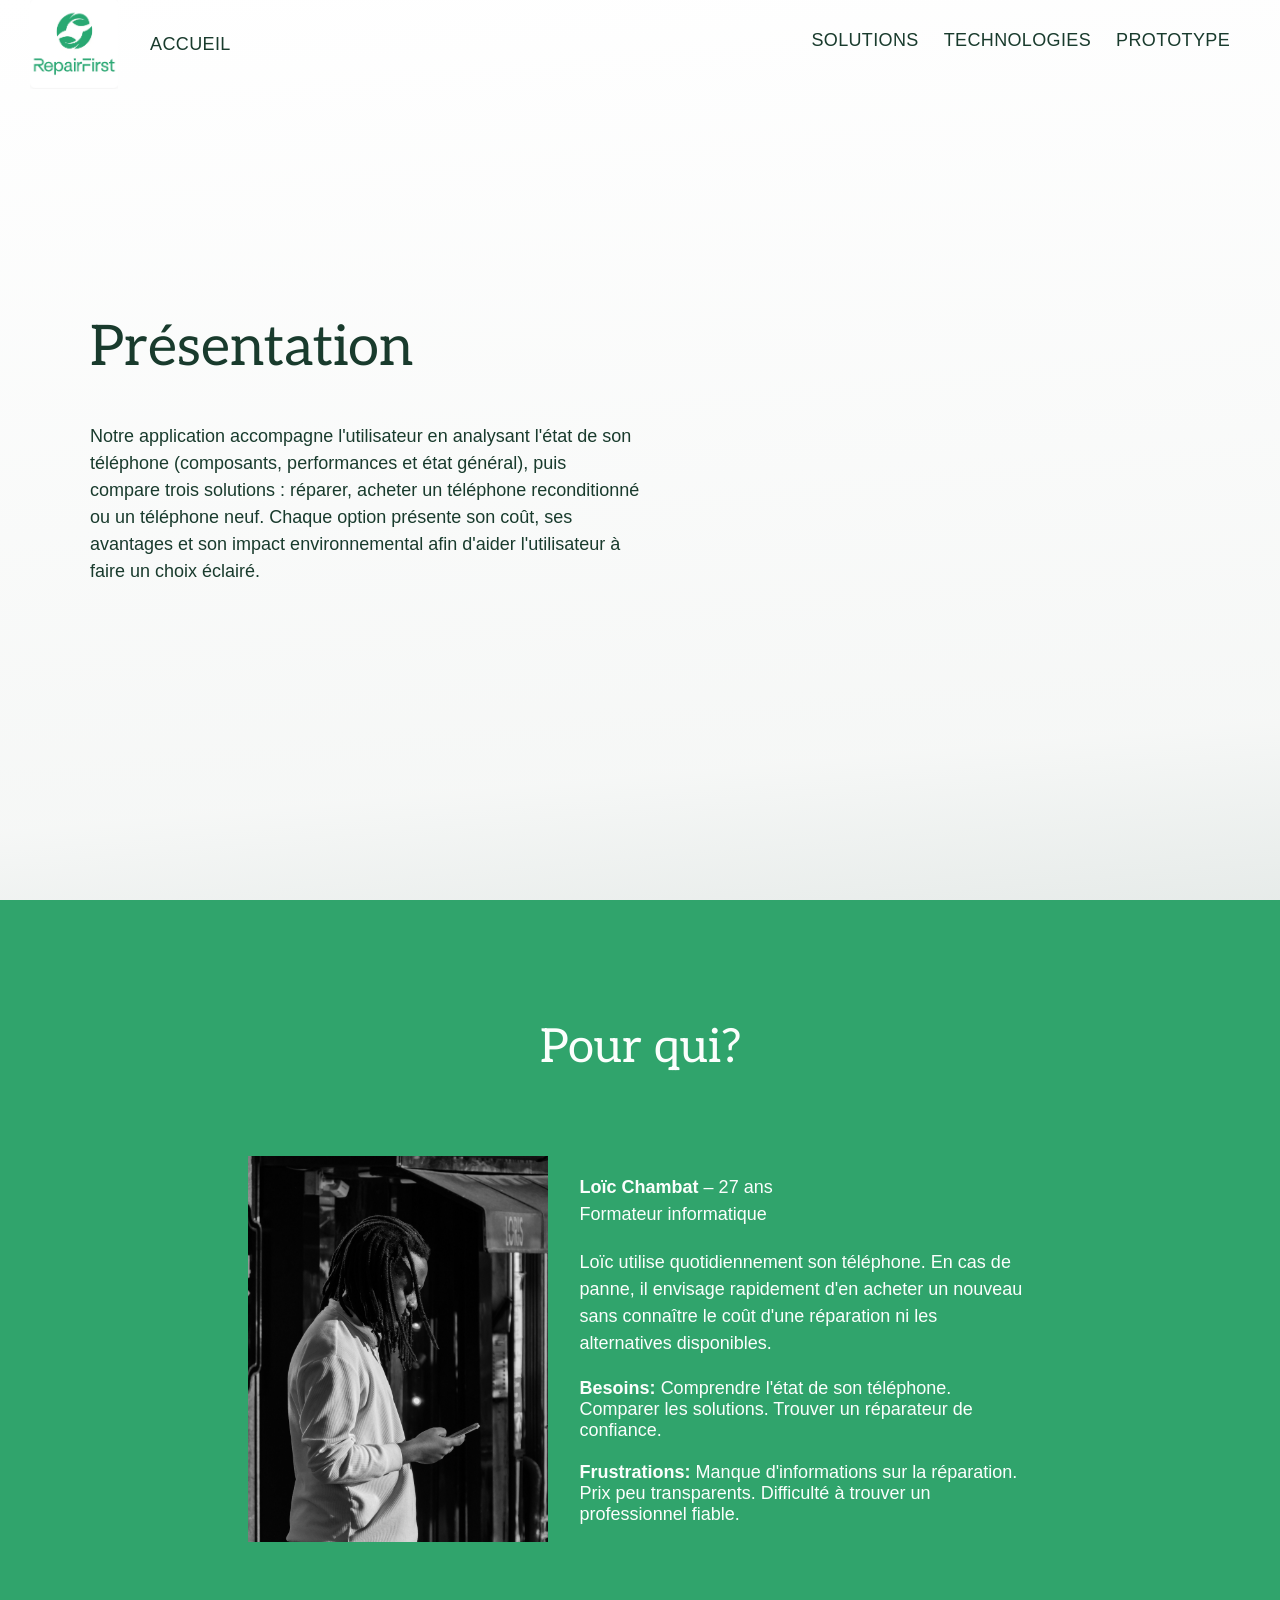
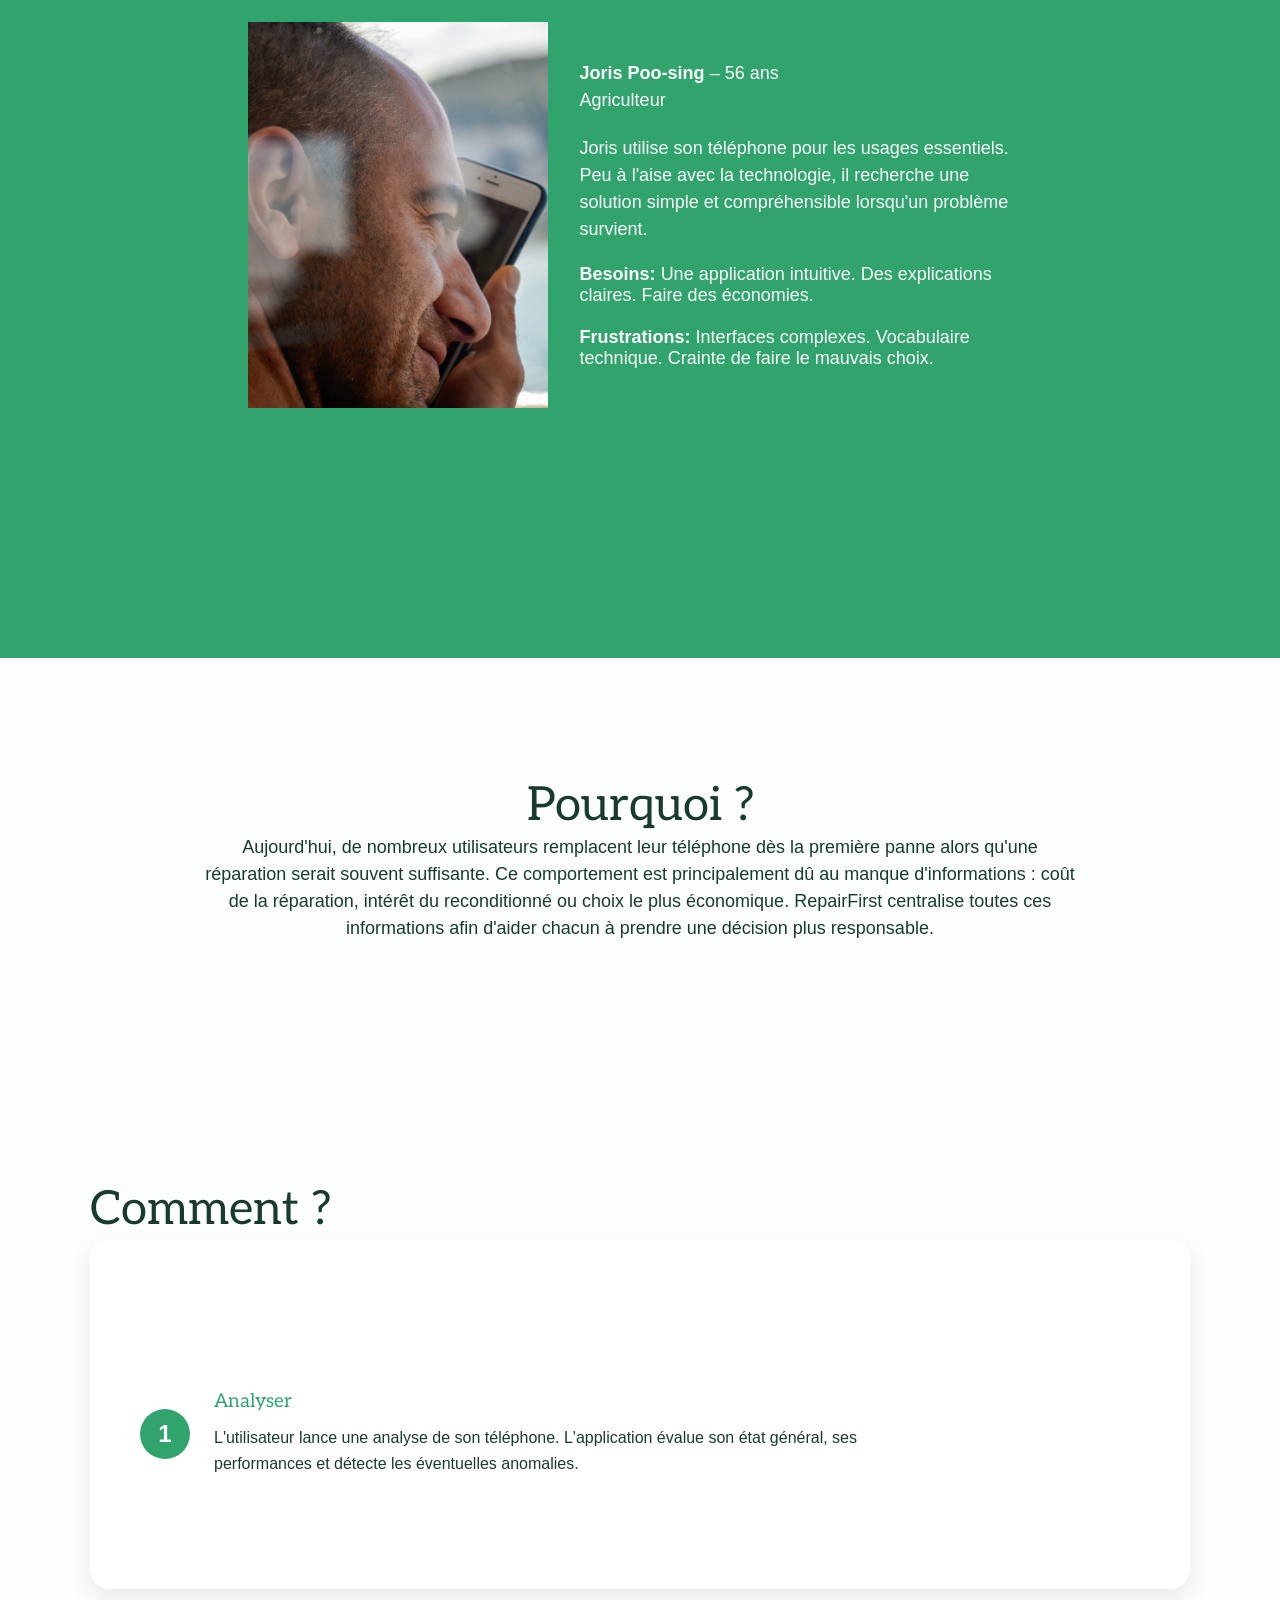
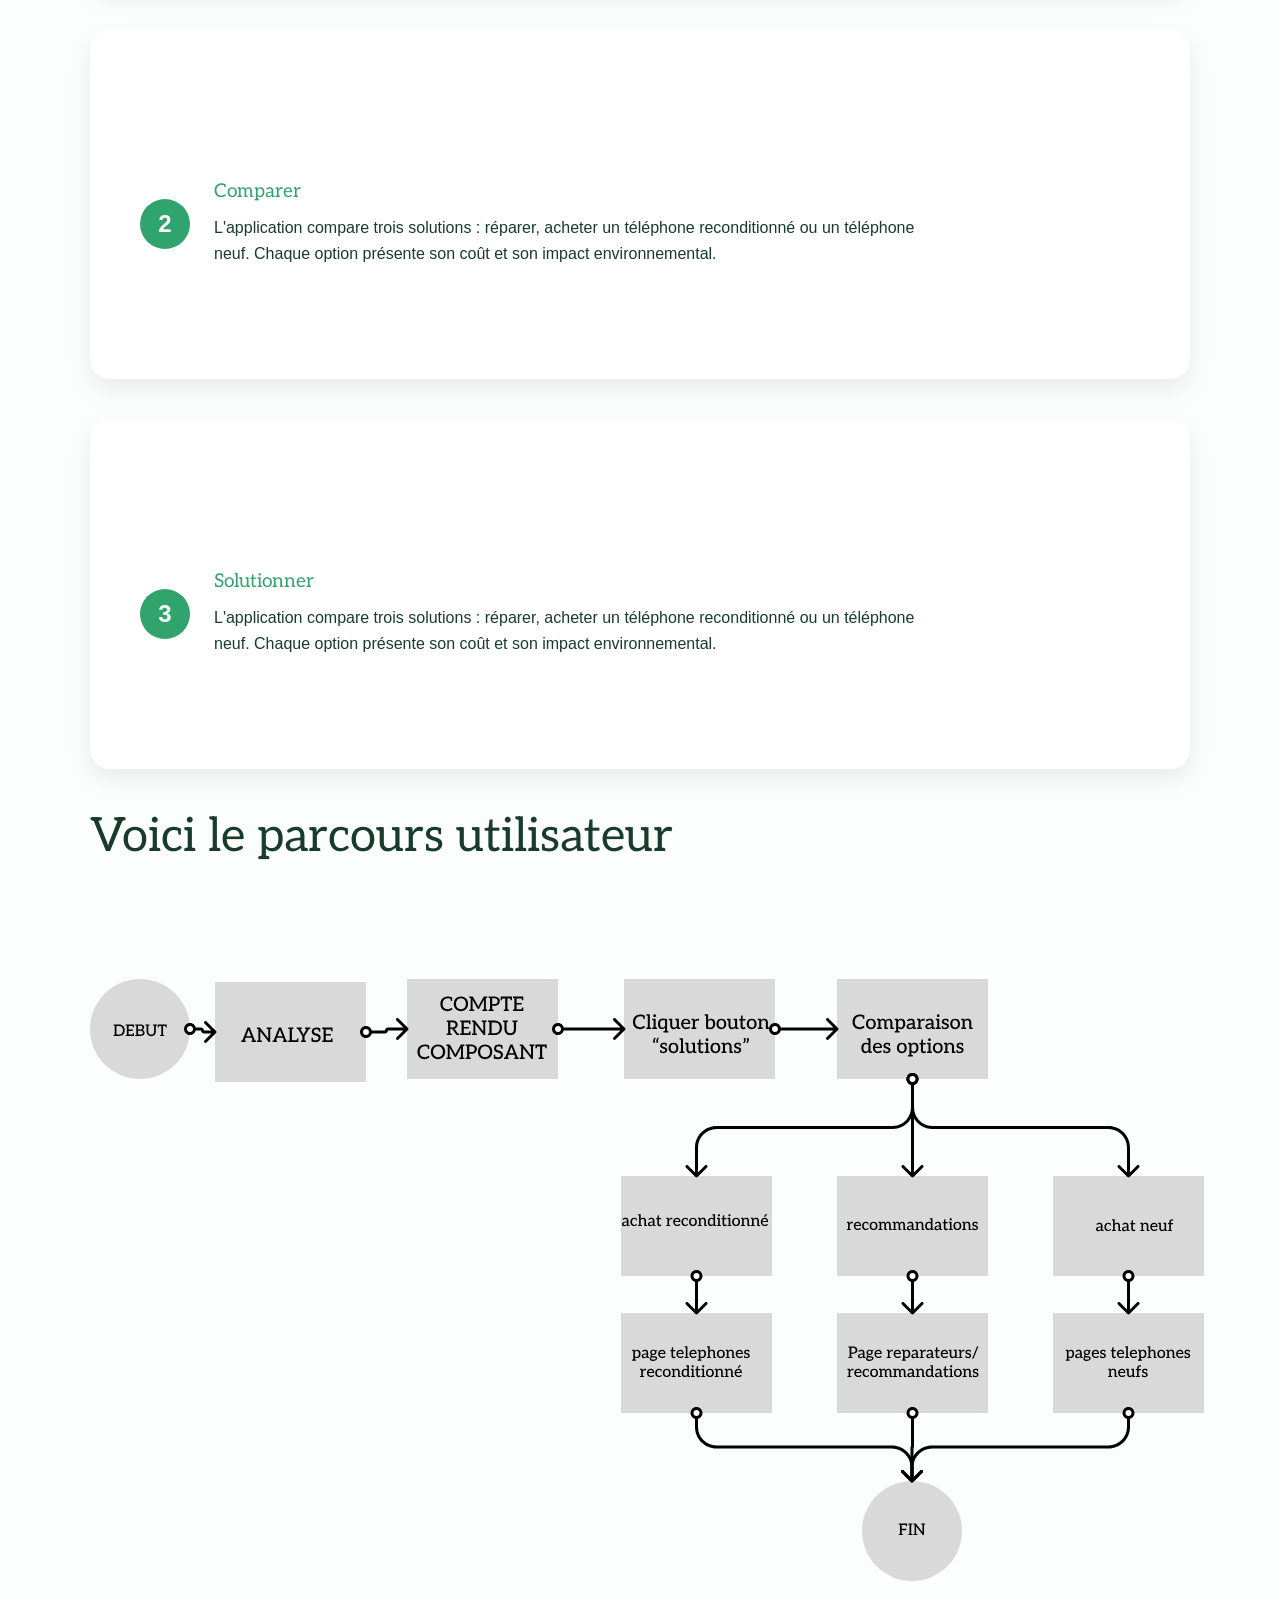
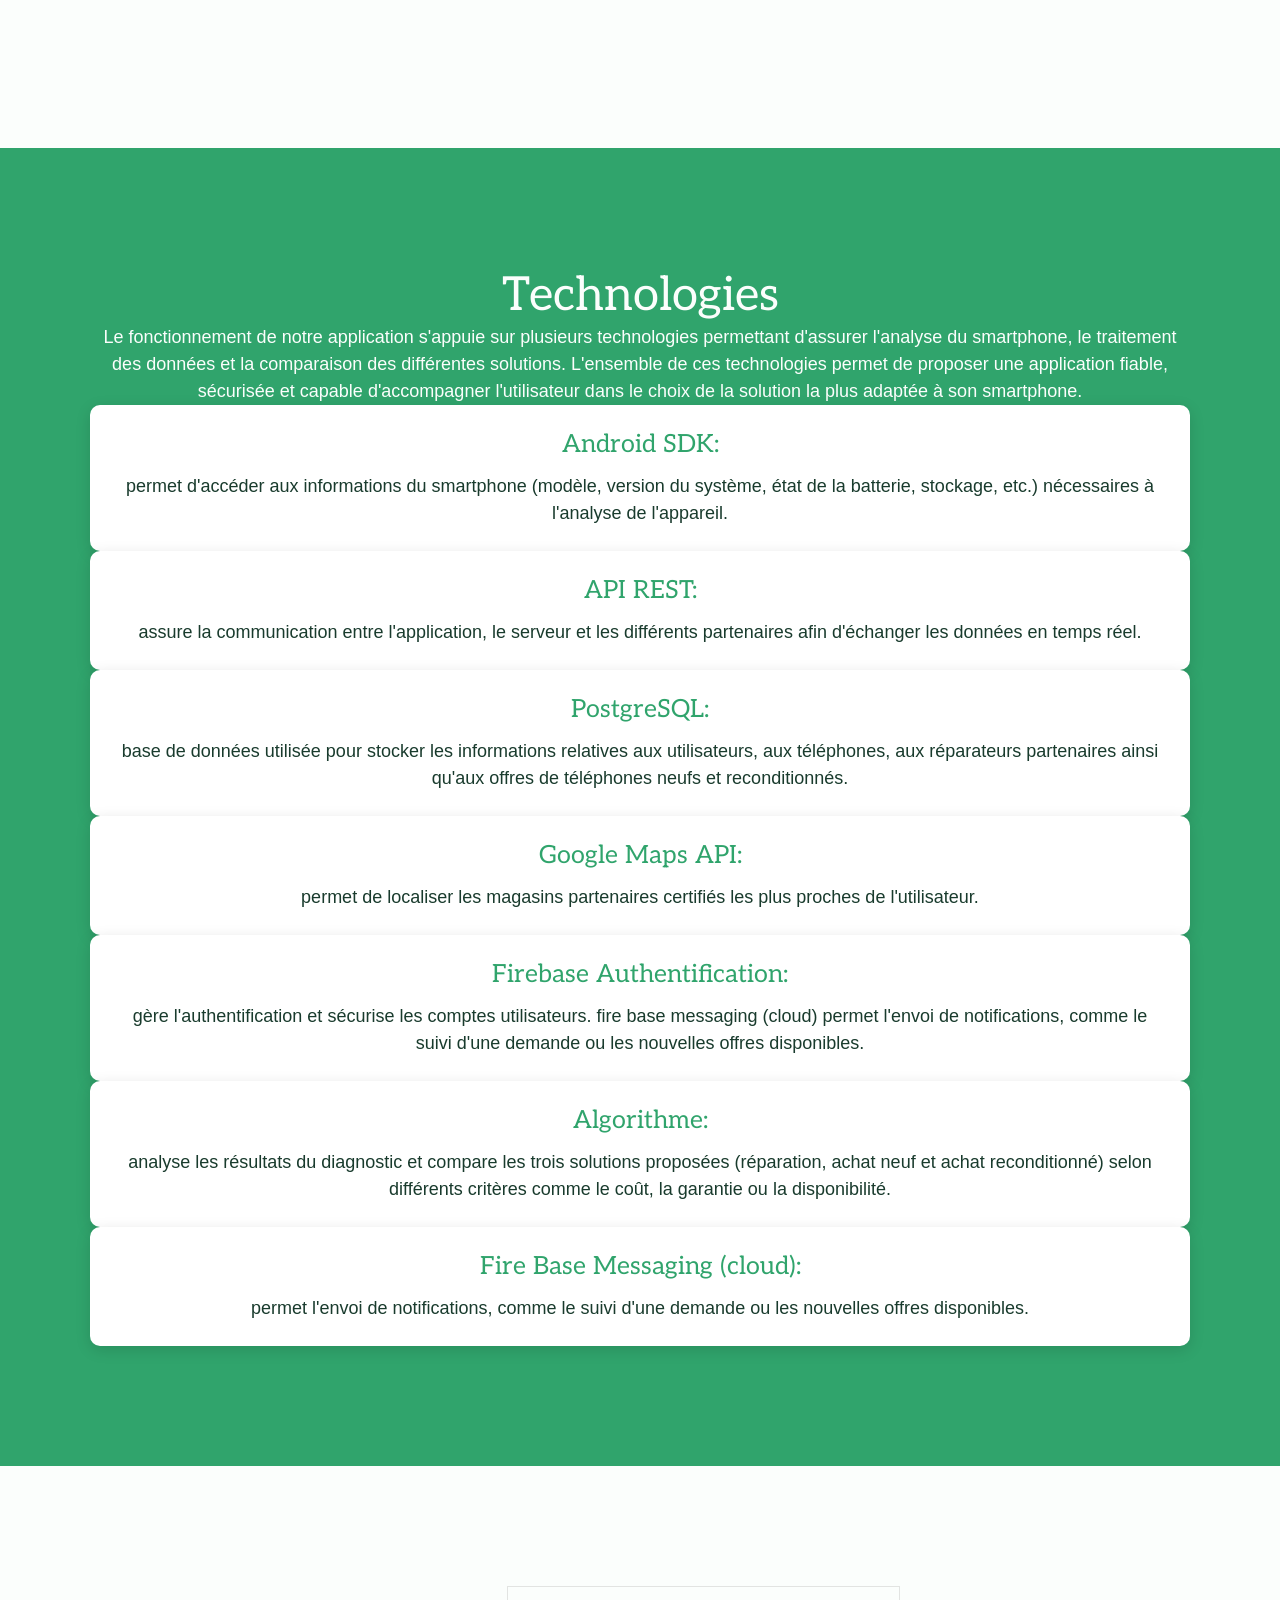
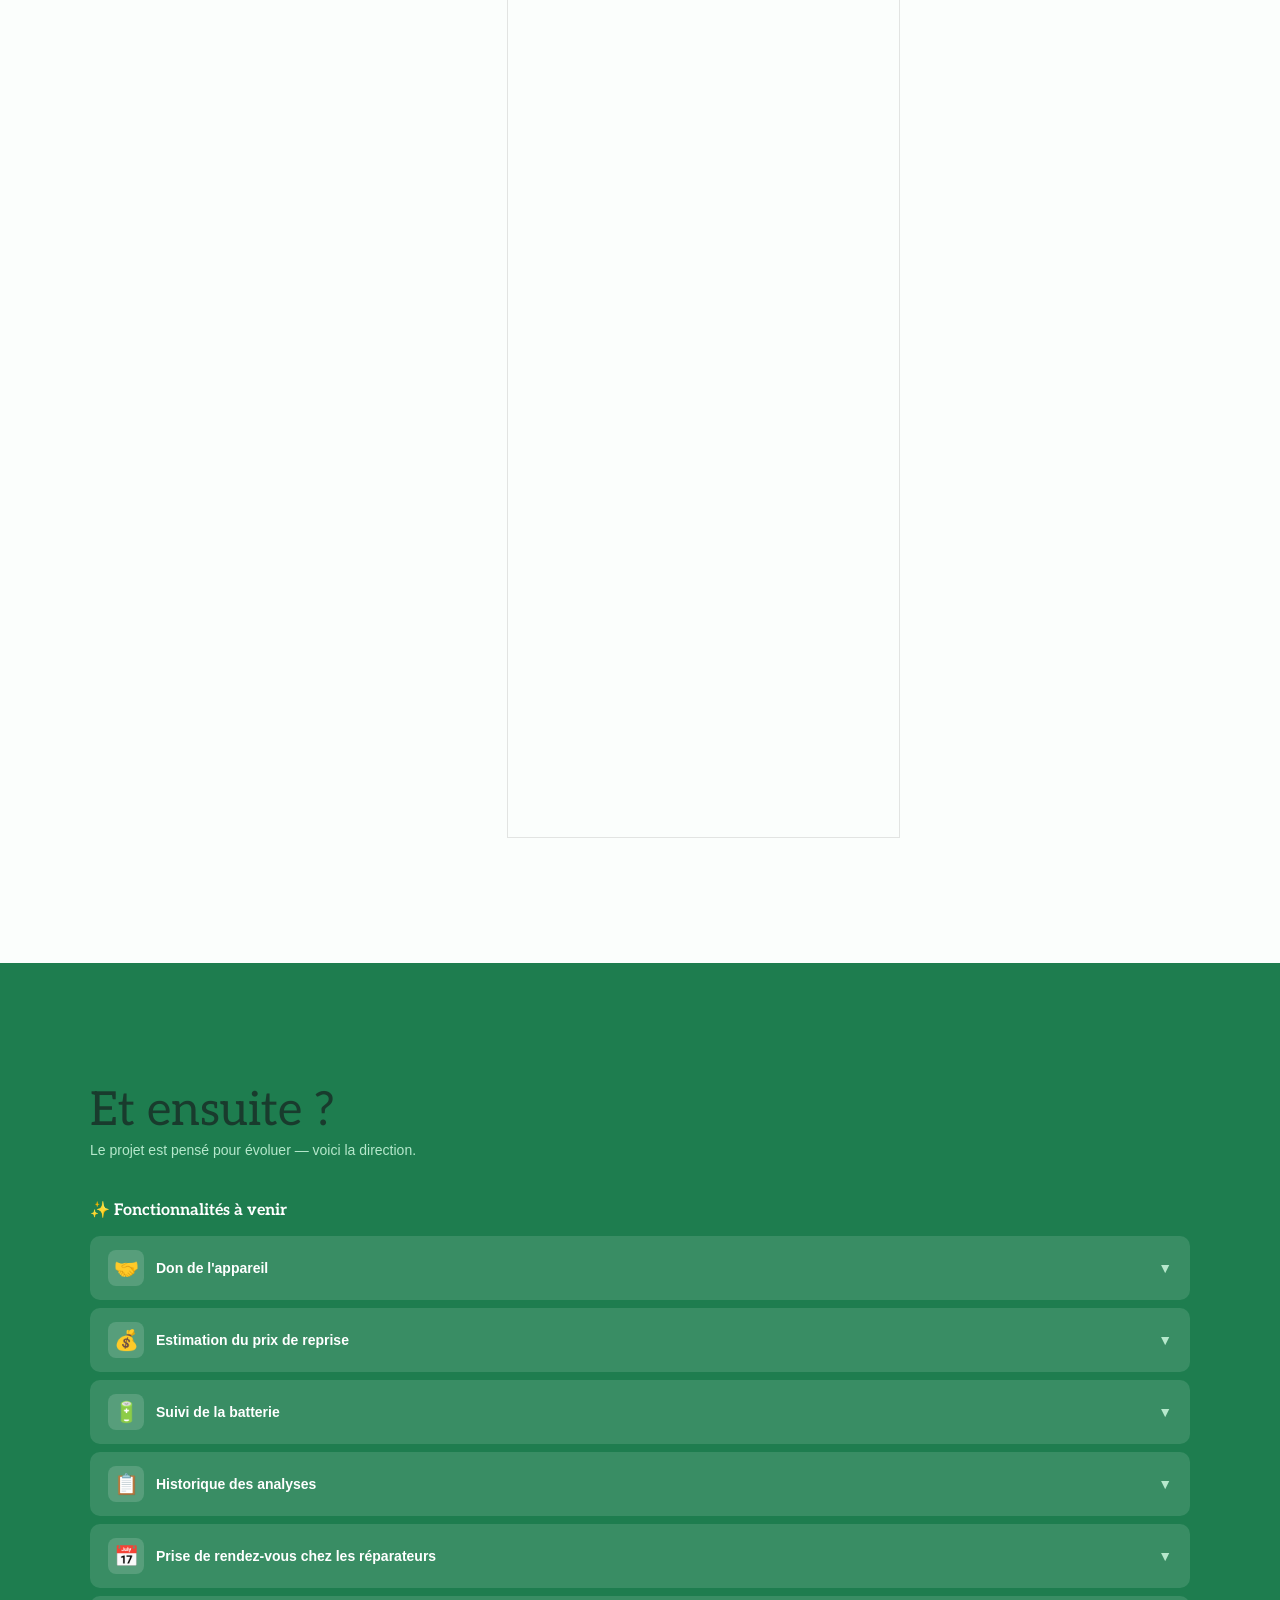
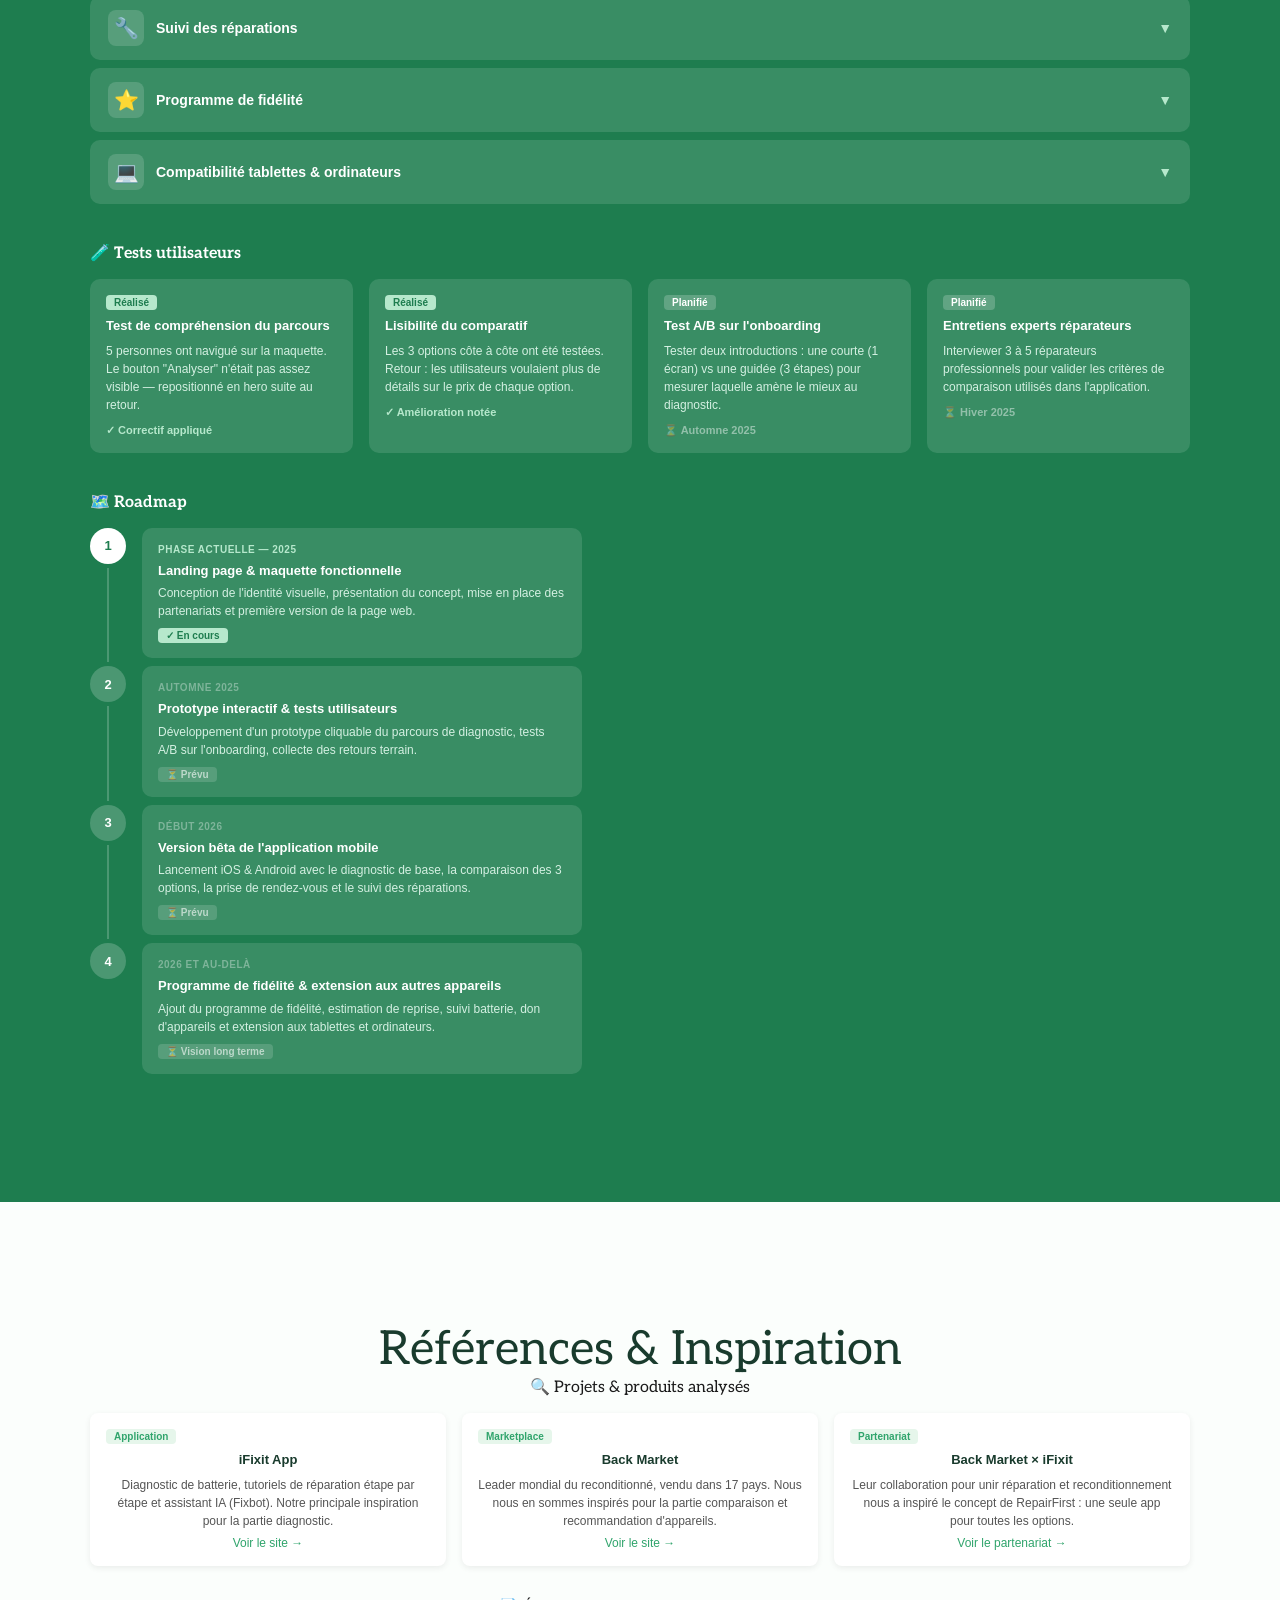
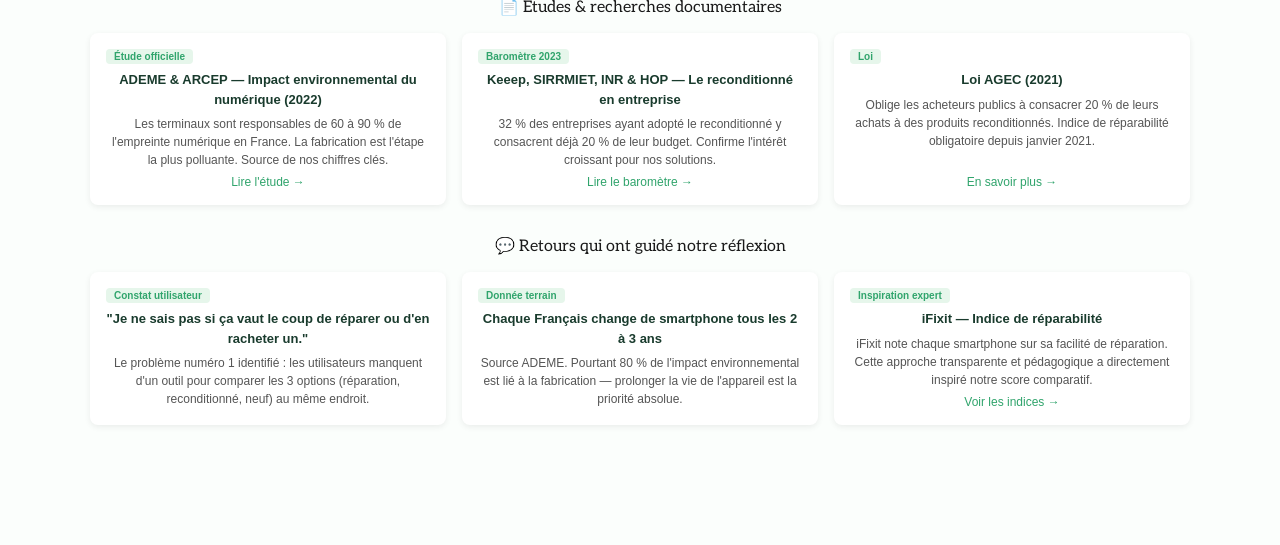
==== commit ebbe0270: "new section" ====
--- a/documentation.html
+++ b/documentation.html
@@ -233,12 +233,12 @@
 
     <section id="evolutions" class="section-padding ">
         <div class="container">
-            <h2 class="ensuite">Et ensuite ?</h2>
+            <h2>Et ensuite ?</h2>
             <p class="sous-titre">Le projet est pensé pour évoluer — voici la direction.</p>
 
             <div class="div-evolutions">
 
-
+                <!-- GROS BLOQUE POUR FLEX -->
 
 
 
@@ -246,197 +246,235 @@
                     <h3 class="titre-bloc">✨ Fonctionnalités à venir</h3>
                     <div class="accordeon">
 
-                        <div class="accordeon">
-
-                            <details class="accordeon-item">
-                                <summary class="accordeon-header">
-                                    <span class="emoji-feature">🤝</span>
+                        <div class="accordeon-item">
+                            <div class="accordeon-header">
+                                <div class="accordeon-header-gauche">
+                                    <div class="emoji-feature">🤝</div>
                                     <span class="titre-feature">Don de l'appareil</span>
-                                </summary>
-                                <p class="accordeon-body">Si l'utilisateur décide de racheter un nouveau téléphone,
-                                    l'app l'oriente vers des solutions de don — Emmaüs, associations locales — pour
-                                    éviter que l'ancien appareil finisse dans un tiroir.</p>
-                            </details>
-
-                            <details class="accordeon-item">
-                                <summary class="accordeon-header">
-                                    <span class="emoji-feature">💰</span>
+                                </div>
+                                <span class="chevron">▼</span>
+                            </div>
+                            <div class="accordeon-body">
+                                <p>Si l'utilisateur décide de racheter un nouveau téléphone, l'app l'oriente vers
+                                    des
+                                    solutions de don — Emmaüs, associations locales — pour éviter que l'ancien
+                                    appareil
+                                    finisse dans un tiroir.</p>
+                            </div>
+                        </div>
+
+                        <div class="accordeon-item">
+                            <div class="accordeon-header">
+                                <div class="accordeon-header-gauche">
+                                    <div class="emoji-feature">💰</div>
                                     <span class="titre-feature">Estimation du prix de reprise</span>
-                                </summary>
-                                <p class="accordeon-body">Avant de décider, l'utilisateur peut estimer ce que vaut son
-                                    appareil en reprise sur Back Market ou en échange en magasin, pour mieux comparer
-                                    avec le coût d'une réparation.</p>
-                            </details>
-
-                            <details class="accordeon-item">
-                                <summary class="accordeon-header">
-                                    <span class="emoji-feature">🔋</span>
+                                </div>
+                                <span class="chevron">▼</span>
+                            </div>
+                            <div class="accordeon-body">
+                                <p>Avant de décider, l'utilisateur peut estimer ce que vaut son appareil en reprise
+                                    sur
+                                    Back Market ou en échange en magasin, pour mieux comparer avec le coût d'une
+                                    réparation.</p>
+                            </div>
+                        </div>
+
+                        <div class="accordeon-item">
+                            <div class="accordeon-header">
+                                <div class="accordeon-header-gauche">
+                                    <div class="emoji-feature">🔋</div>
                                     <span class="titre-feature">Suivi de la batterie</span>
-                                </summary>
-                                <p class="accordeon-body">Un suivi régulier de l'état de la batterie avec alertes quand
-                                    le niveau d'usure atteint un seuil critique, pour anticiper le remplacement avant la
-                                    panne.</p>
-                            </details>
-
-                            <details class="accordeon-item">
-                                <summary class="accordeon-header">
-                                    <span class="emoji-feature">📋</span>
+                                </div>
+                                <span class="chevron">▼</span>
+                            </div>
+                            <div class="accordeon-body">
+                                <p>Un suivi régulier de l'état de la batterie avec alertes quand le niveau d'usure
+                                    atteint un seuil critique, pour anticiper le remplacement avant la panne.</p>
+                            </div>
+                        </div>
+
+                        <div class="accordeon-item">
+                            <div class="accordeon-header">
+                                <div class="accordeon-header-gauche">
+                                    <div class="emoji-feature">📋</div>
                                     <span class="titre-feature">Historique des analyses</span>
-                                </summary>
-                                <p class="accordeon-body">Retrouver toutes les analyses passées de son appareil pour
-                                    suivre son évolution dans le temps et comparer les résultats entre deux diagnostics.
+                                </div>
+                                <span class="chevron">▼</span>
+                            </div>
+                            <div class="accordeon-body">
+                                <p>Retrouver toutes les analyses passées de son appareil pour suivre son évolution
+                                    dans
+                                    le temps et comparer les résultats entre deux diagnostics.</p>
+                            </div>
+                        </div>
+
+                        <div class="accordeon-item">
+                            <div class="accordeon-header">
+                                <div class="accordeon-header-gauche">
+                                    <div class="emoji-feature">📅</div>
+                                    <span class="titre-feature">Prise de rendez-vous chez les réparateurs</span>
+                                </div>
+                                <span class="chevron">▼</span>
+                            </div>
+                            <div class="accordeon-body">
+                                <p>Directement depuis l'app, l'utilisateur choisit un réparateur partenaire proche
+                                    de
+                                    chez lui et réserve un créneau sans avoir à appeler ou se déplacer.</p>
+                            </div>
+                        </div>
+
+                        <div class="accordeon-item">
+                            <div class="accordeon-header">
+                                <div class="accordeon-header-gauche">
+                                    <div class="emoji-feature">🔧</div>
+                                    <span class="titre-feature">Suivi des réparations</span>
+                                </div>
+                                <span class="chevron">▼</span>
+                            </div>
+                            <div class="accordeon-body">
+                                <p>Un statut en temps réel de la réparation en cours : déposé, en cours de
+                                    diagnostic,
+                                    pièce commandée, prêt à récupérer. Comme un suivi de colis, mais pour son
+                                    téléphone.
                                 </p>
-                            </details>
-
-                            <details class="accordeon-item">
-                                <summary class="accordeon-header">
-                                    <span class="emoji-feature">📅</span>
-                                    <span class="titre-feature">Prise de rendez-vous chez les réparateurs</span>
-                                </summary>
-                                <p class="accordeon-body">Directement depuis l'app, l'utilisateur choisit un réparateur
-                                    partenaire proche de chez lui et réserve un créneau sans avoir à appeler ou se
-                                    déplacer.</p>
-                            </details>
-
-                            <details class="accordeon-item">
-                                <summary class="accordeon-header">
-                                    <span class="emoji-feature">🔧</span>
-                                    <span class="titre-feature">Suivi des réparations</span>
-                                </summary>
-                                <p class="accordeon-body">Un statut en temps réel de la réparation en cours : déposé, en
-                                    cours de diagnostic, pièce commandée, prêt à récupérer. Comme un suivi de colis,
-                                    mais pour son téléphone.</p>
-                            </details>
-
-                            <details class="accordeon-item">
-                                <summary class="accordeon-header">
-                                    <span class="emoji-feature">⭐</span>
+                            </div>
+                        </div>
+
+                        <div class="accordeon-item">
+                            <div class="accordeon-header">
+                                <div class="accordeon-header-gauche">
+                                    <div class="emoji-feature">⭐</div>
                                     <span class="titre-feature">Programme de fidélité</span>
-                                </summary>
-                                <p class="accordeon-body">Chaque réparation ou don d'appareil rapporte des points
-                                    convertibles en réduction chez les réparateurs partenaires. Réparer devient aussi
-                                    une décision économiquement avantageuse.</p>
-                            </details>
-
-                            <details class="accordeon-item">
-                                <summary class="accordeon-header">
-                                    <span class="emoji-feature">💻</span>
+                                </div>
+                                <span class="chevron">▼</span>
+                            </div>
+                            <div class="accordeon-body">
+                                <p>Chaque réparation ou don d'appareil rapporte des points convertibles en réduction
+                                    chez les réparateurs partenaires. Réparer devient aussi une décision
+                                    économiquement
+                                    avantageuse.</p>
+                            </div>
+                        </div>
+
+                        <div class="accordeon-item">
+                            <div class="accordeon-header">
+                                <div class="accordeon-header-gauche">
+                                    <div class="emoji-feature">💻</div>
                                     <span class="titre-feature">Compatibilité tablettes & ordinateurs</span>
-                                </summary>
-                                <p class="accordeon-body">Étendre le diagnostic et le comparateur à d'autres appareils
-                                    numériques : tablettes, ordinateurs portables, consoles — pour couvrir l'ensemble
-                                    des équipements du foyer.</p>
-                            </details>
-
-                        </div>
-
-                        <div>
-                            <h3 class="titre-bloc">🧪 Tests utilisateurs</h3>
-                            <div class="grille-tests">
-                                <div class="card-test">
-                                    <span class="tag-test tag-fait">Réalisé</span>
-                                    <p class="nom-test">Test de compréhension du parcours</p>
-                                    <p class="desc-test">5 personnes ont navigué sur la maquette. Le bouton "Analyser"
-                                        n'était
-                                        pas assez visible — repositionné en hero suite au retour.</p>
-                                    <span class="badge-test vert">✓ Correctif appliqué</span>
-                                </div>
-                                <div class="card-test">
-                                    <span class="tag-test tag-fait">Réalisé</span>
-                                    <p class="nom-test">Lisibilité du comparatif</p>
-                                    <p class="desc-test">Les 3 options côte à côte ont été testées. Retour : les
-                                        utilisateurs
-                                        voulaient plus de détails sur le prix de chaque option.</p>
-                                    <span class="badge-test vert">✓ Amélioration notée</span>
-                                </div>
-                                <div class="card-test">
-                                    <span class="tag-test tag-planifie">Planifié</span>
-                                    <p class="nom-test">Test A/B sur l'onboarding</p>
-                                    <p class="desc-test">Tester deux introductions : une courte (1 écran) vs une guidée
-                                        (3
-                                        étapes) pour mesurer laquelle amène le mieux au diagnostic.</p>
-                                    <span class="badge-test gris">⏳ Automne 2025</span>
-                                </div>
-                                <div class="card-test">
-                                    <span class="tag-test tag-planifie">Planifié</span>
-                                    <p class="nom-test">Entretiens experts réparateurs</p>
-                                    <p class="desc-test">Interviewer 3 à 5 réparateurs professionnels pour valider les
-                                        critères
-                                        de comparaison utilisés dans l'application.</p>
-                                    <span class="badge-test gris">⏳ Hiver 2025</span>
-                                </div>
-                            </div>
-                        </div>
-
-                        <div>
-                            <h3 class="titre-bloc">🗺️ Roadmap</h3>
-                            <div class="roadmap">
-
-                                <div class="etape-roadmap">
-                                    <div class="etape-gauche">
-                                        <div class="cercle">1</div>
-                                        <div class="ligne-verticale"></div>
-                                    </div>
-                                    <div class="etape-droite">
-                                        <p class="periode">Phase actuelle — 2025</p>
-                                        <p class="titre-etape">Landing page & maquette fonctionnelle</p>
-                                        <p class="desc-etape">Conception de l'identité visuelle, présentation du
-                                            concept, mise
-                                            en place des partenariats et première version de la page web.</p>
-                                        <span class="badge-etape vert">✓ En cours</span>
-                                    </div>
-                                </div>
-
-                                <div class="etape-roadmap">
-                                    <div class="etape-gauche">
-                                        <div class="cercle gris">2</div>
-                                        <div class="ligne-verticale"></div>
-                                    </div>
-                                    <div class="etape-droite">
-                                        <p class="periode grise">Automne 2025</p>
-                                        <p class="titre-etape">Prototype interactif & tests utilisateurs</p>
-                                        <p class="desc-etape">Développement d'un prototype cliquable du parcours de
-                                            diagnostic,
-                                            tests A/B sur l'onboarding, collecte des retours terrain.</p>
-                                        <span class="badge-etape gris">⏳ Prévu</span>
-                                    </div>
-                                </div>
-
-                                <div class="etape-roadmap">
-                                    <div class="etape-gauche">
-                                        <div class="cercle gris">3</div>
-                                        <div class="ligne-verticale"></div>
-                                    </div>
-                                    <div class="etape-droite">
-                                        <p class="periode grise">Début 2026</p>
-                                        <p class="titre-etape">Version bêta de l'application mobile</p>
-                                        <p class="desc-etape">Lancement iOS & Android avec le diagnostic de base, la
-                                            comparaison
-                                            des 3 options, la prise de rendez-vous et le suivi des réparations.</p>
-                                        <span class="badge-etape gris">⏳ Prévu</span>
-                                    </div>
-                                </div>
-
-                                <div class="etape-roadmap">
-                                    <div class="etape-gauche">
-                                        <div class="cercle gris">4</div>
-                                    </div>
-                                    <div class="etape-droite">
-                                        <p class="periode grise">2026 et au-delà</p>
-                                        <p class="titre-etape">Programme de fidélité & extension aux autres appareils
-                                        </p>
-                                        <p class="desc-etape">Ajout du programme de fidélité, estimation de reprise,
-                                            suivi
-                                            batterie, don d'appareils et extension aux tablettes et ordinateurs.</p>
-                                        <span class="badge-etape gris">⏳ Vision long terme</span>
-                                    </div>
-                                </div>
-
-                            </div>
-                        </div>
-
-                    </div>
-                </div>
+                                </div>
+                                <span class="chevron">▼</span>
+                            </div>
+                            <div class="accordeon-body">
+                                <p>Étendre le diagnostic et le comparateur à d'autres appareils numériques :
+                                    tablettes,
+                                    ordinateurs portables, consoles — pour couvrir l'ensemble des équipements du
+                                    foyer.
+                                </p>
+                            </div>
+                        </div>
+
+                    </div>
+                </div>
+
+
+                <div>
+                    <h3 class="titre-bloc">🧪 Tests utilisateurs</h3>
+                    <div class="grille-tests">
+                        <div class="card-test">
+                            <span class="tag-test tag-fait">Réalisé</span>
+                            <p class="nom-test">Test de compréhension du parcours</p>
+                            <p class="desc-test">5 personnes ont navigué sur la maquette. Le bouton "Analyser" n'était
+                                pas assez visible — repositionné en hero suite au retour.</p>
+                            <span class="badge-test vert">✓ Correctif appliqué</span>
+                        </div>
+                        <div class="card-test">
+                            <span class="tag-test tag-fait">Réalisé</span>
+                            <p class="nom-test">Lisibilité du comparatif</p>
+                            <p class="desc-test">Les 3 options côte à côte ont été testées. Retour : les utilisateurs
+                                voulaient plus de détails sur le prix de chaque option.</p>
+                            <span class="badge-test vert">✓ Amélioration notée</span>
+                        </div>
+                        <div class="card-test">
+                            <span class="tag-test tag-planifie">Planifié</span>
+                            <p class="nom-test">Test A/B sur l'onboarding</p>
+                            <p class="desc-test">Tester deux introductions : une courte (1 écran) vs une guidée (3
+                                étapes) pour mesurer laquelle amène le mieux au diagnostic.</p>
+                            <span class="badge-test gris">⏳ Automne 2025</span>
+                        </div>
+                        <div class="card-test">
+                            <span class="tag-test tag-planifie">Planifié</span>
+                            <p class="nom-test">Entretiens experts réparateurs</p>
+                            <p class="desc-test">Interviewer 3 à 5 réparateurs professionnels pour valider les critères
+                                de comparaison utilisés dans l'application.</p>
+                            <span class="badge-test gris">⏳ Hiver 2025</span>
+                        </div>
+                    </div>
+                </div>
+
+                <div>
+                    <h3 class="titre-bloc">🗺️ Roadmap</h3>
+                    <div class="roadmap">
+
+                        <div class="etape-roadmap">
+                            <div class="etape-gauche">
+                                <div class="cercle">1</div>
+                                <div class="ligne-verticale"></div>
+                            </div>
+                            <div class="etape-droite">
+                                <p class="periode">Phase actuelle — 2025</p>
+                                <p class="titre-etape">Landing page & maquette fonctionnelle</p>
+                                <p class="desc-etape">Conception de l'identité visuelle, présentation du concept, mise
+                                    en place des partenariats et première version de la page web.</p>
+                                <span class="badge-etape vert">✓ En cours</span>
+                            </div>
+                        </div>
+
+                        <div class="etape-roadmap">
+                            <div class="etape-gauche">
+                                <div class="cercle gris">2</div>
+                                <div class="ligne-verticale"></div>
+                            </div>
+                            <div class="etape-droite">
+                                <p class="periode grise">Automne 2025</p>
+                                <p class="titre-etape">Prototype interactif & tests utilisateurs</p>
+                                <p class="desc-etape">Développement d'un prototype cliquable du parcours de diagnostic,
+                                    tests A/B sur l'onboarding, collecte des retours terrain.</p>
+                                <span class="badge-etape gris">⏳ Prévu</span>
+                            </div>
+                        </div>
+
+                        <div class="etape-roadmap">
+                            <div class="etape-gauche">
+                                <div class="cercle gris">3</div>
+                                <div class="ligne-verticale"></div>
+                            </div>
+                            <div class="etape-droite">
+                                <p class="periode grise">Début 2026</p>
+                                <p class="titre-etape">Version bêta de l'application mobile</p>
+                                <p class="desc-etape">Lancement iOS & Android avec le diagnostic de base, la comparaison
+                                    des 3 options, la prise de rendez-vous et le suivi des réparations.</p>
+                                <span class="badge-etape gris">⏳ Prévu</span>
+                            </div>
+                        </div>
+
+                        <div class="etape-roadmap">
+                            <div class="etape-gauche">
+                                <div class="cercle gris">4</div>
+                            </div>
+                            <div class="etape-droite">
+                                <p class="periode grise">2026 et au-delà</p>
+                                <p class="titre-etape">Programme de fidélité & extension aux autres appareils</p>
+                                <p class="desc-etape">Ajout du programme de fidélité, estimation de reprise, suivi
+                                    batterie, don d'appareils et extension aux tablettes et ordinateurs.</p>
+                                <span class="badge-etape gris">⏳ Vision long terme</span>
+                            </div>
+                        </div>
+
+                    </div>
+                </div>
+
+            </div>
+        </div>
     </section>
 
 
@@ -542,7 +580,7 @@
         </div>
     </section>
 
-
+    
 </body>
 
 </html>
--- a/style.css
+++ b/style.css
@@ -173,7 +173,6 @@
   background: white;
   border-radius: 10px;
   padding: 16px;
-  border-top: 1px solid #30a46c;
 }
 
 /* boutons */
@@ -203,10 +202,6 @@
   justify-content: space-between;
   position: absolute;
   width: 100%;
-  position: fixed;
-  box-shadow: 0 4px 15px #00000014;
-  z-index: 1;
-  background: white;
 }
 
 .img-logo {
@@ -317,13 +312,13 @@
 #defilement-partenaires {
   display: flex;
   gap: 35px;
-  width: max-content;
+  width: max-content; 
 }
 
 .img-partenaire {
   height: 65px;
   width: 65px;
-  object-fit: contain;
+  object-fit: contain; 
 }
 
 .card-partenaire {
@@ -847,45 +842,37 @@
 }
 
 .accordeon-item {
-  background: rgba(255, 255, 255, 0.12);
+  background: rgba(255,255,255,0.12);
   border-radius: 10px;
   overflow: hidden;
-}
-
-.accordeon-item[open] {
-  background: rgba(255, 255, 255, 0.18);
+  transition: background 0.2s;
+  
+}
+
+.accordeon-item.ouvert {
+  background: rgba(255,255,255,0.18);
 }
 
 .accordeon-header {
   display: flex;
   align-items: center;
-  gap: 12px;
+  justify-content: space-between;
   padding: 14px 18px;
   cursor: pointer;
-  list-style: none; /* enlève la petite flèche par défaut */
-}
-
-.accordeon-header::-webkit-details-marker {
-  display: none; /* enlève la flèche par défaut sur Chrome/Safari */
-}
-
-.accordeon-header::after {
-  content: "▼";
-  margin-left: auto;
-  color: #b6e8cc;
-  font-size: 14px;
-  transition: transform 0.25s;
-}
-
-.accordeon-item[open] .accordeon-header::after {
-  transform: rotate(180deg);
+  gap: 1rem;
+}
+
+.accordeon-header-gauche {
+  display: flex;
+  align-items: center;
+  gap: 12px;
 }
 
 .emoji-feature {
   font-size: 20px;
   width: 36px;
   height: 36px;
-  background: rgba(255, 255, 255, 0.15);
+  background: rgba(255,255,255,0.15);
   border-radius: 8px;
   display: flex;
   align-items: center;
@@ -899,16 +886,36 @@
   color: #fff;
 }
 
+.chevron {
+  color: #b6e8cc;
+  font-size: 14px;
+  transition: transform 0.25s;
+  flex-shrink: 0;
+}
+
+.accordeon-item.ouvert .chevron {
+  transform: rotate(180deg);
+}
+
 .accordeon-body {
+  max-height: 0;
+  overflow: hidden;
+  transition: max-height 0.3s ease, padding 0.3s ease;
+  padding: 0 18px;
+}
+
+.accordeon-item.ouvert .accordeon-body {
+  max-height: 200px;
+  padding: 0 18px 16px;
+}
+
+.accordeon-body p {
   font-size: 13px;
   color: #d4f0e2;
   line-height: 1.6;
-  border-top: 1px solid rgba(255, 255, 255, 0.1);
-  margin: 0;
-  padding: 12px 18px 16px;
-}
-
-
+  border-top: 1px solid rgba(255,255,255,0.1);
+  padding-top: 12px;
+}
 
 .grille-tests {
   display: flex;
@@ -917,7 +924,7 @@
 }
 
 .card-test {
-  background: rgba(255, 255, 255, 0.12);
+  background: rgba(255,255,255,0.12);
   border-radius: 10px;
   padding: 16px;
   flex: 1;
@@ -942,7 +949,7 @@
 
 .tag-planifie {
   color: #fff;
-  background: rgba(255, 255, 255, 0.2);
+  background: rgba(255,255,255,0.2);
 }
 
 .nom-test {
@@ -963,13 +970,8 @@
   margin-top: 4px;
 }
 
-.badge-test.vert {
-  color: #b6e8cc;
-}
-
-.badge-test.gris {
-  color: rgba(255, 255, 255, 0.45);
-}
+.badge-test.vert { color: #b6e8cc; }
+.badge-test.gris { color: rgba(255,255,255,0.45); }
 
 .roadmap {
   display: flex;
@@ -1004,20 +1006,20 @@
 }
 
 .cercle.gris {
-  background: rgba(255, 255, 255, 0.2);
+  background: rgba(255,255,255,0.2);
   color: #fff;
 }
 
 .ligne-verticale {
   width: 2px;
   flex: 1;
-  background: rgba(255, 255, 255, 0.2);
+  background: rgba(255,255,255,0.2);
   min-height: 24px;
   margin: 4px 0;
 }
 
 .etape-droite {
-  background: rgba(255, 255, 255, 0.12);
+  background: rgba(255,255,255,0.12);
   border-radius: 10px;
   padding: 14px 16px;
   margin-bottom: 8px;
@@ -1033,9 +1035,7 @@
   margin-bottom: 4px;
 }
 
-.periode.grise {
-  color: rgba(255, 255, 255, 0.35);
-}
+.periode.grise { color: rgba(255,255,255,0.35); }
 
 .titre-etape {
   font-size: 13px;
@@ -1065,10 +1065,6 @@
 }
 
 .badge-etape.gris {
-  background: rgba(255, 255, 255, 0.15);
-  color: rgba(255, 255, 255, 0.6);
-}
-
-.ensuite{
-  color: white;
+  background: rgba(255,255,255,0.15);
+  color: rgba(255,255,255,0.6);
 }
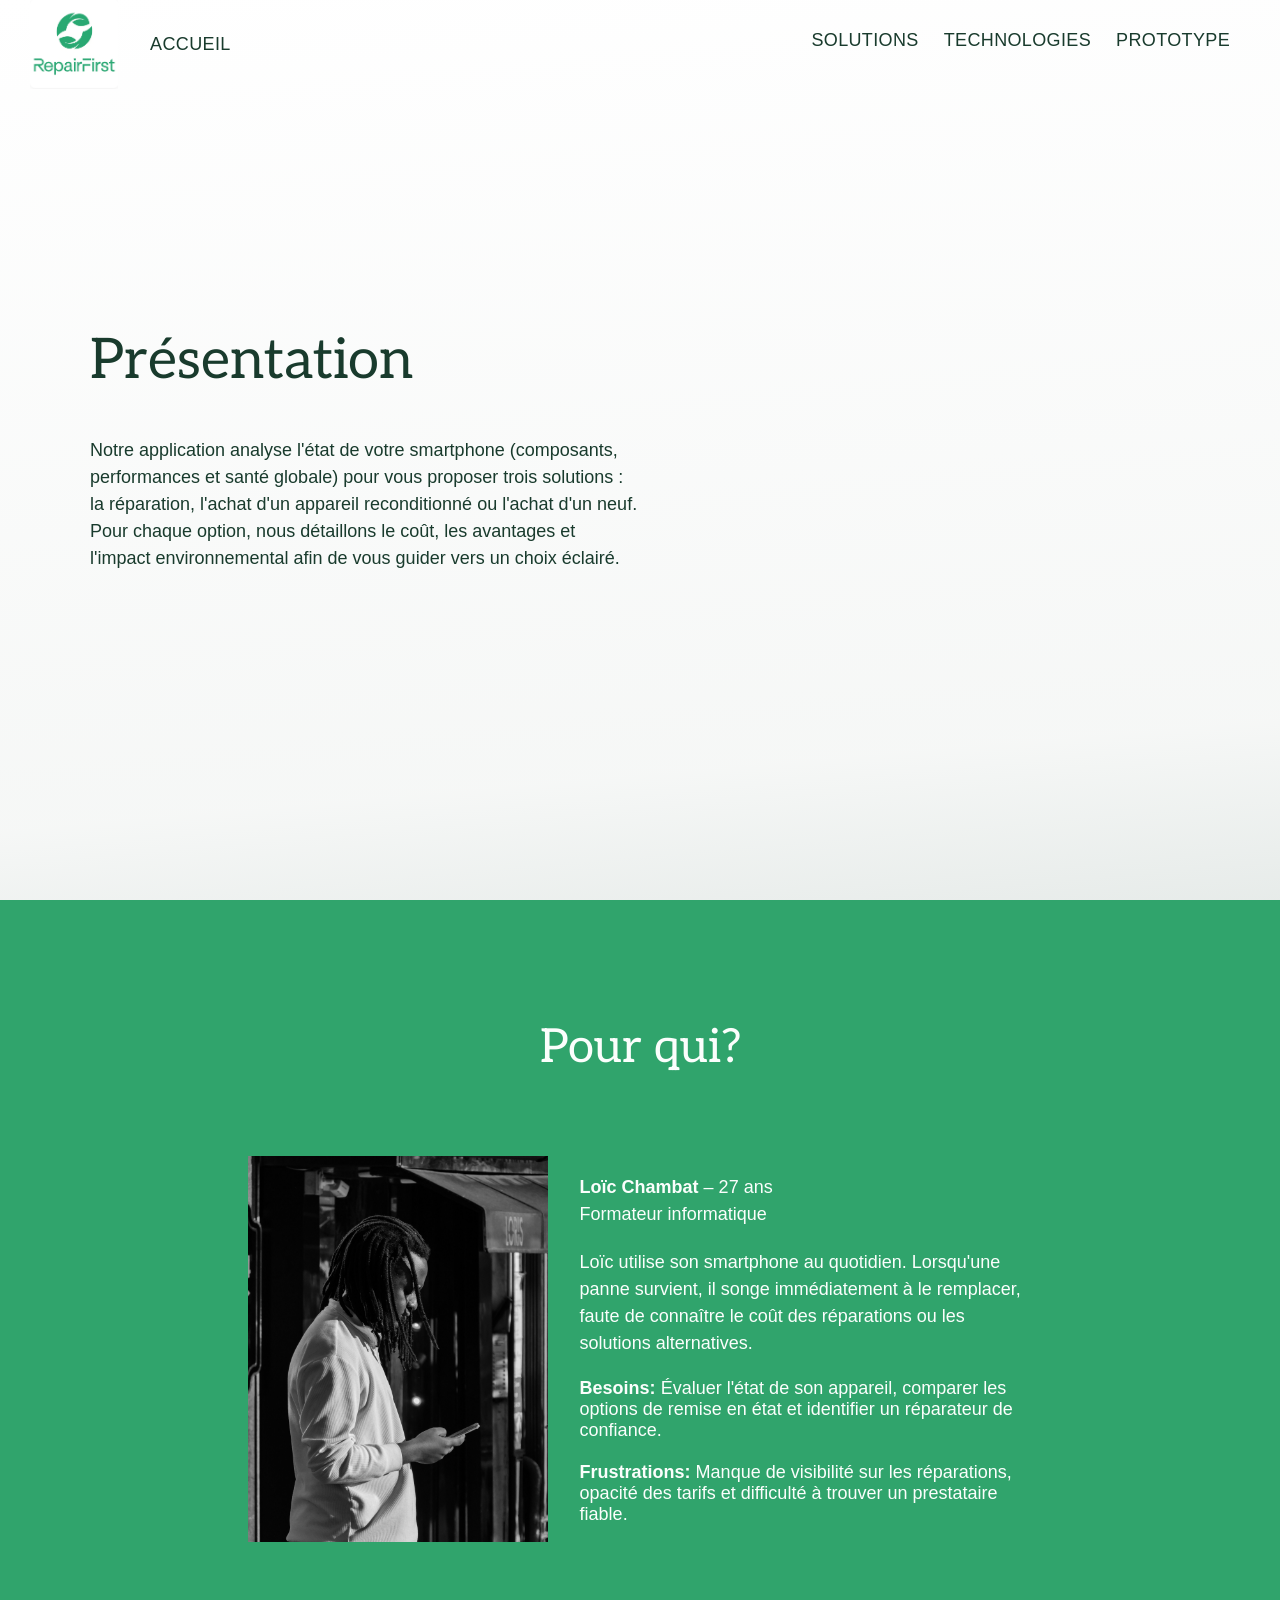
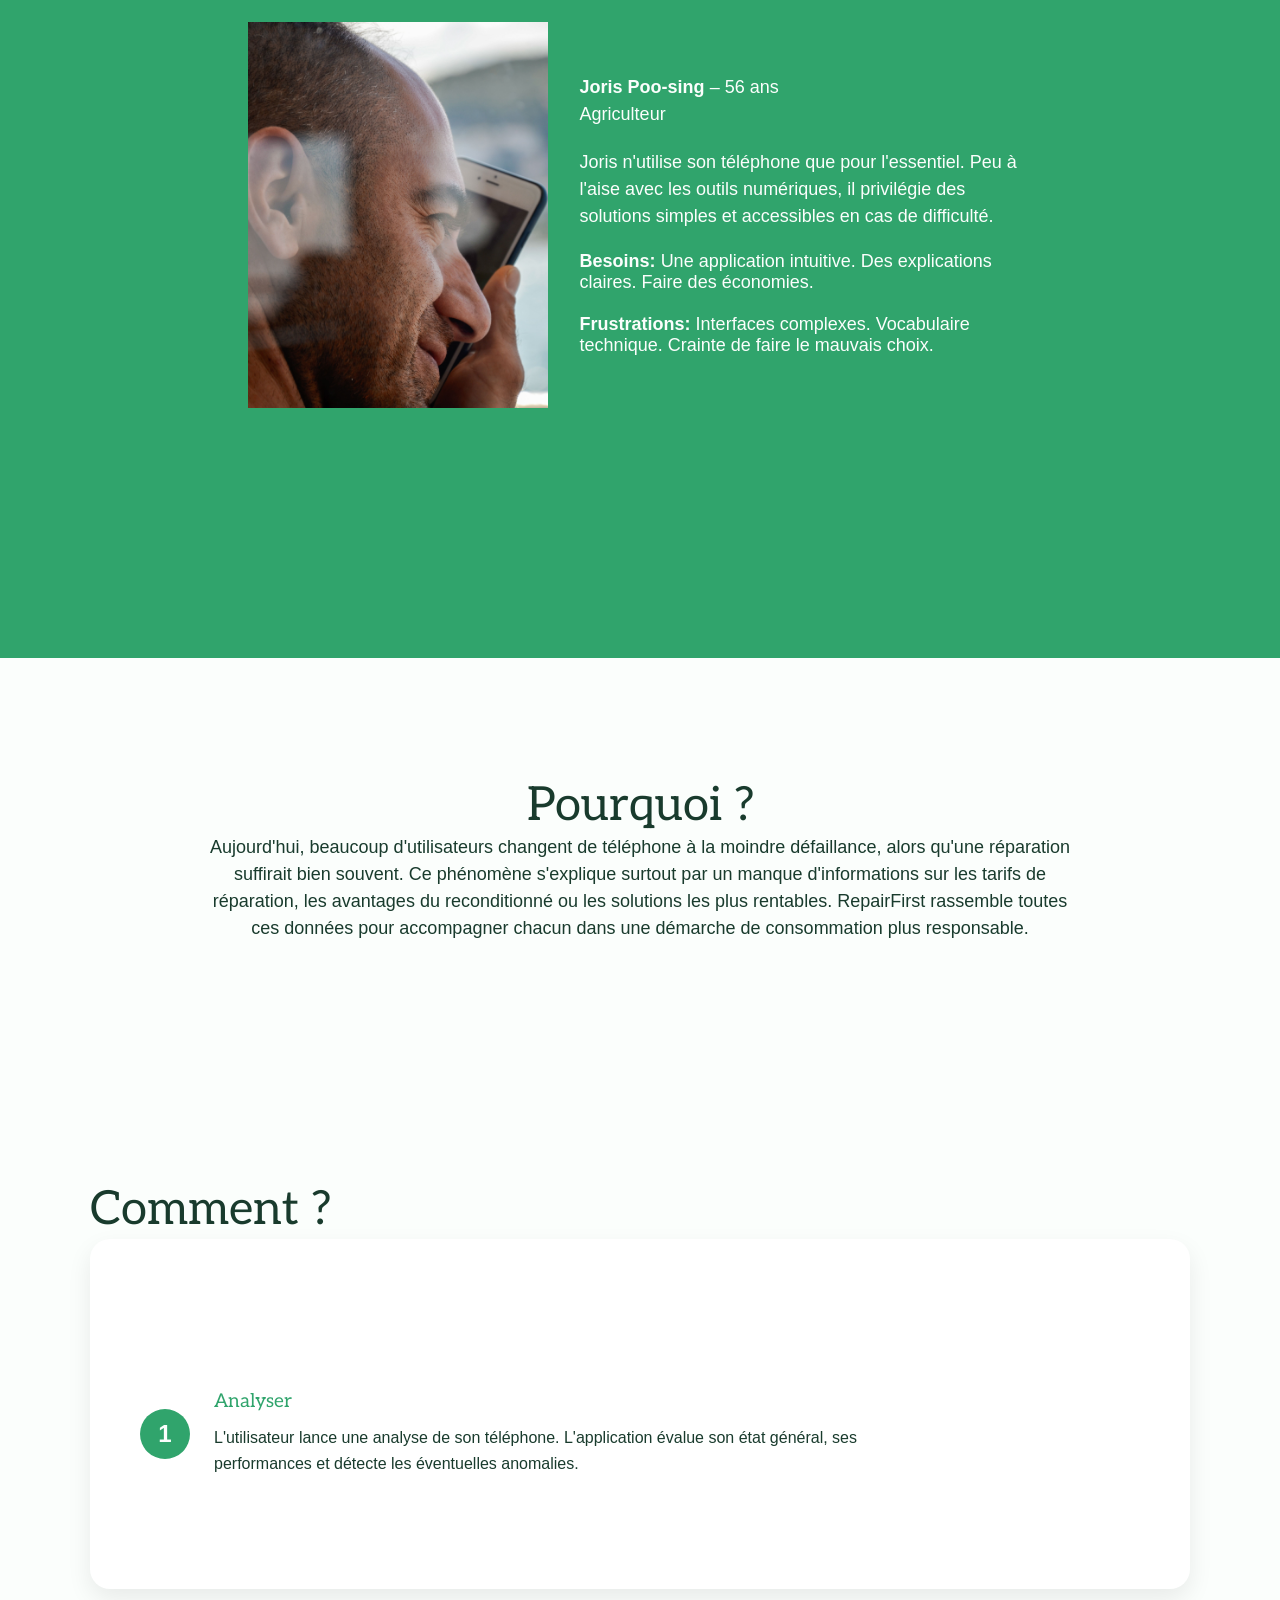
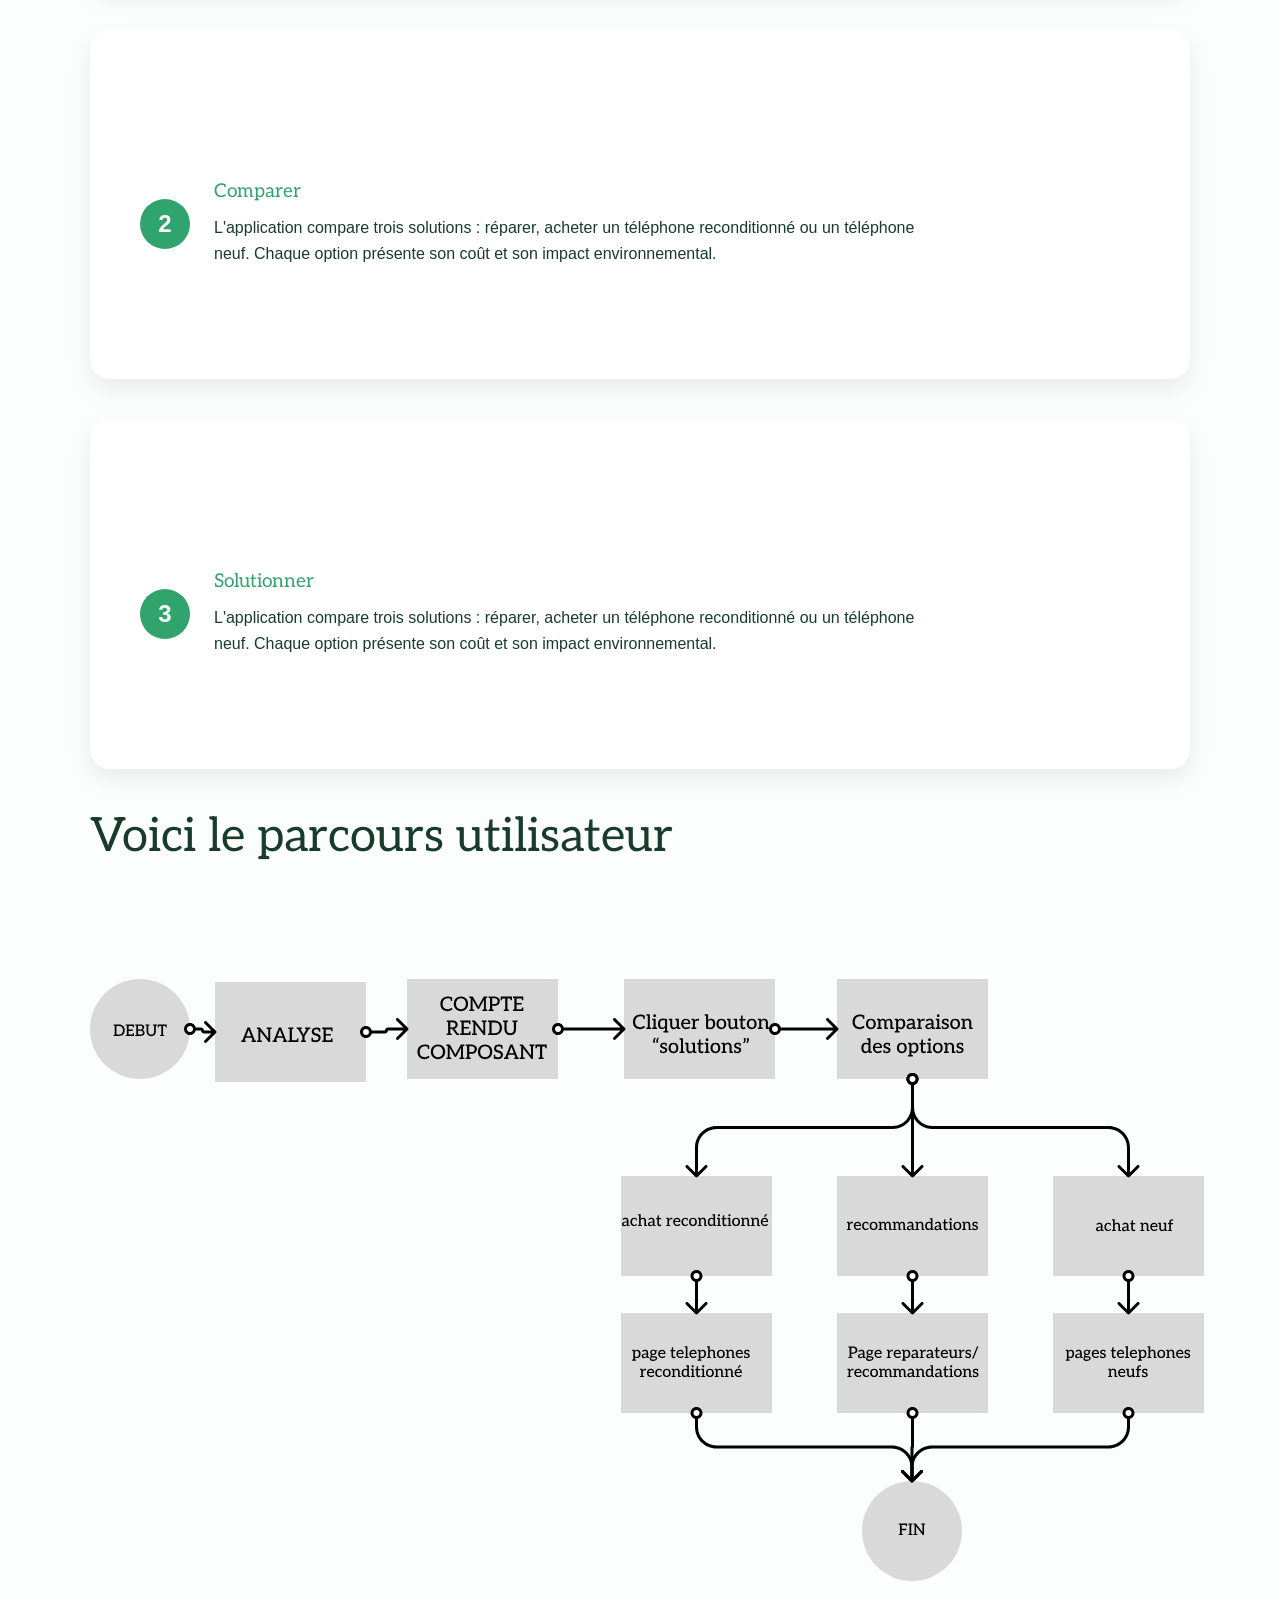
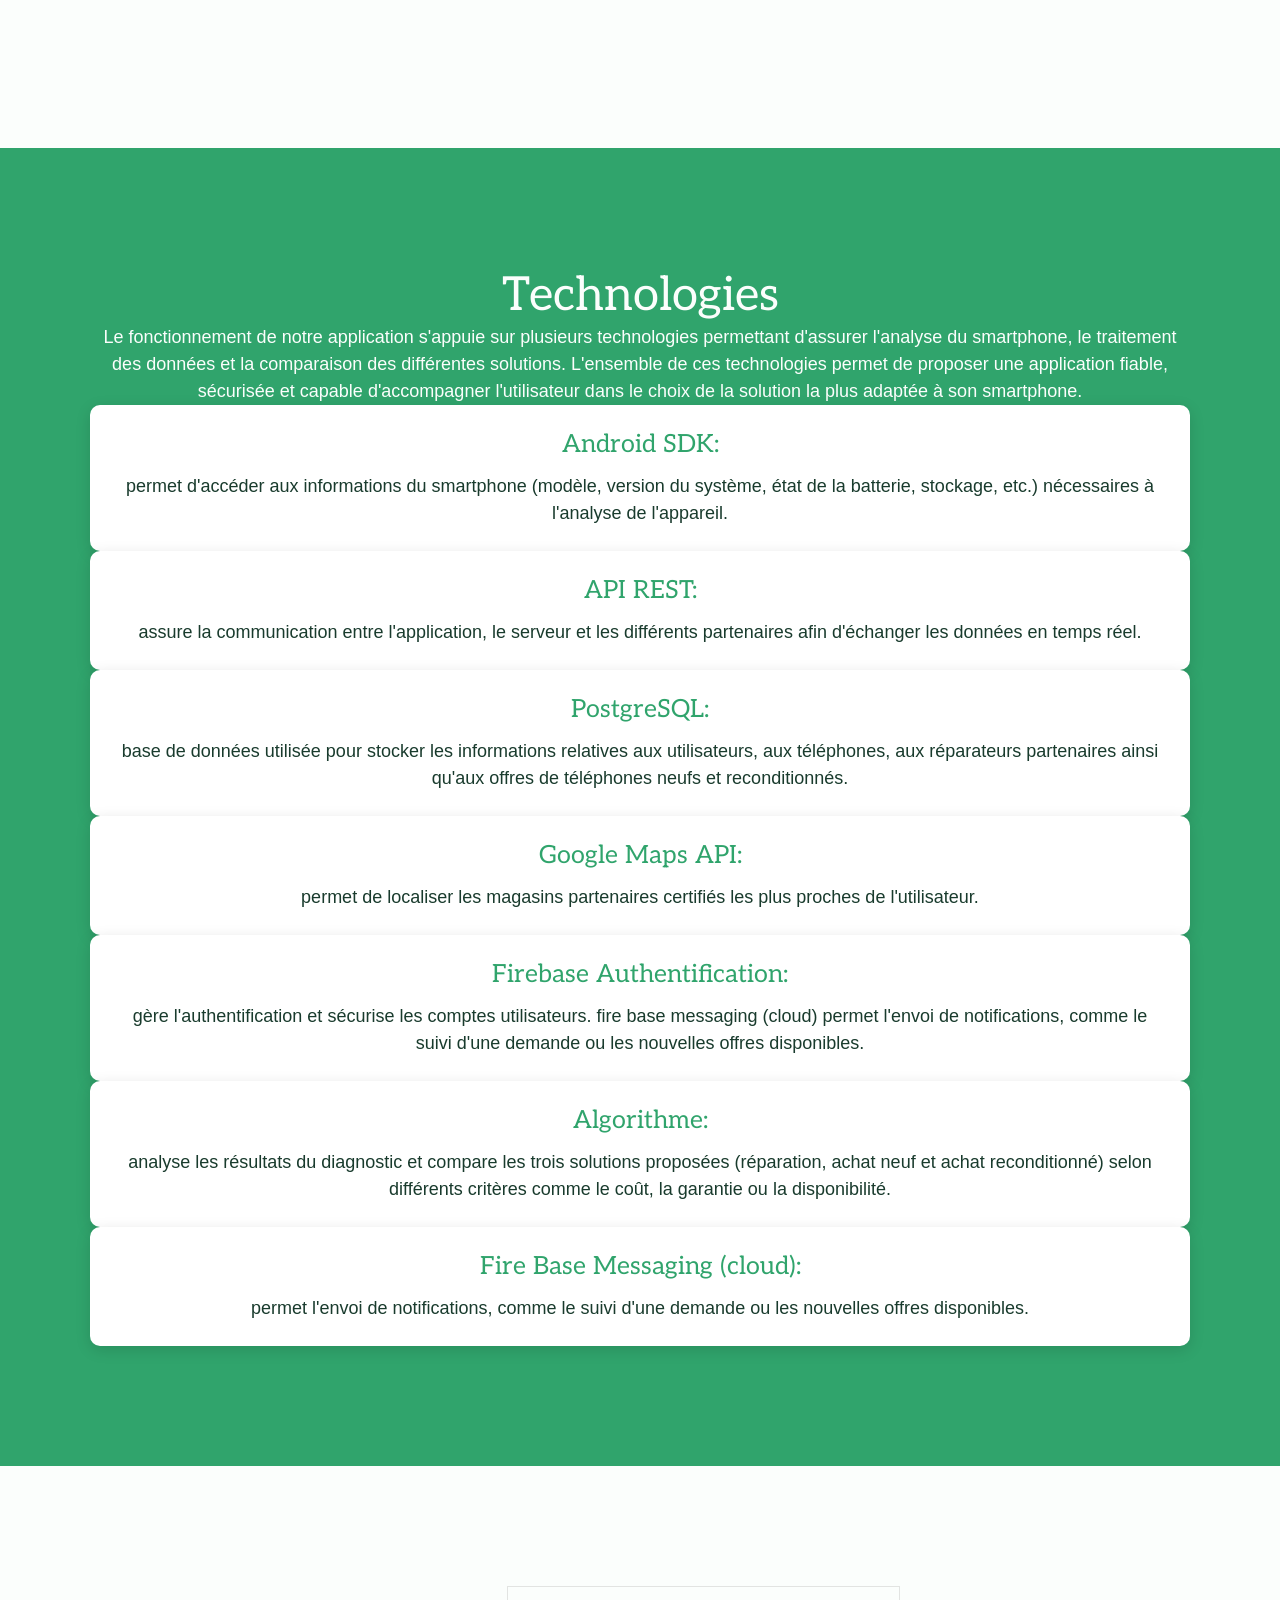
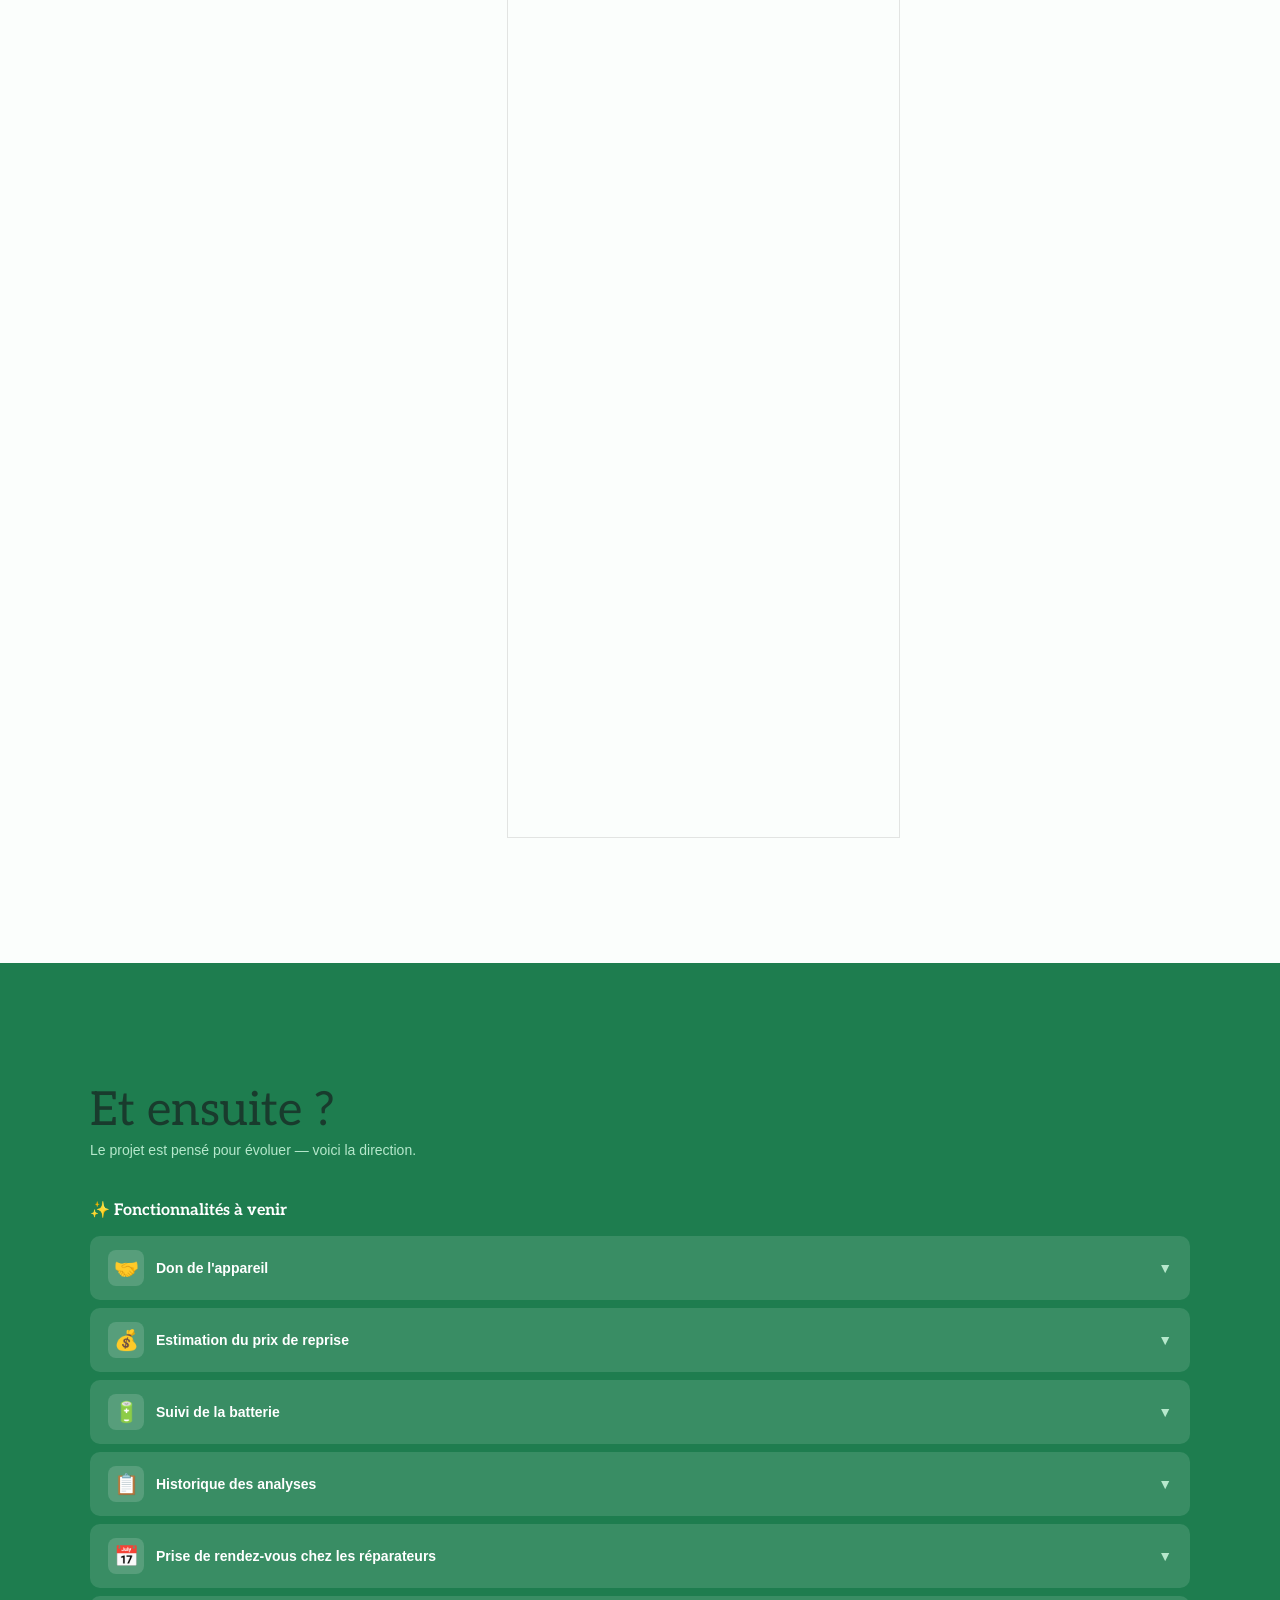
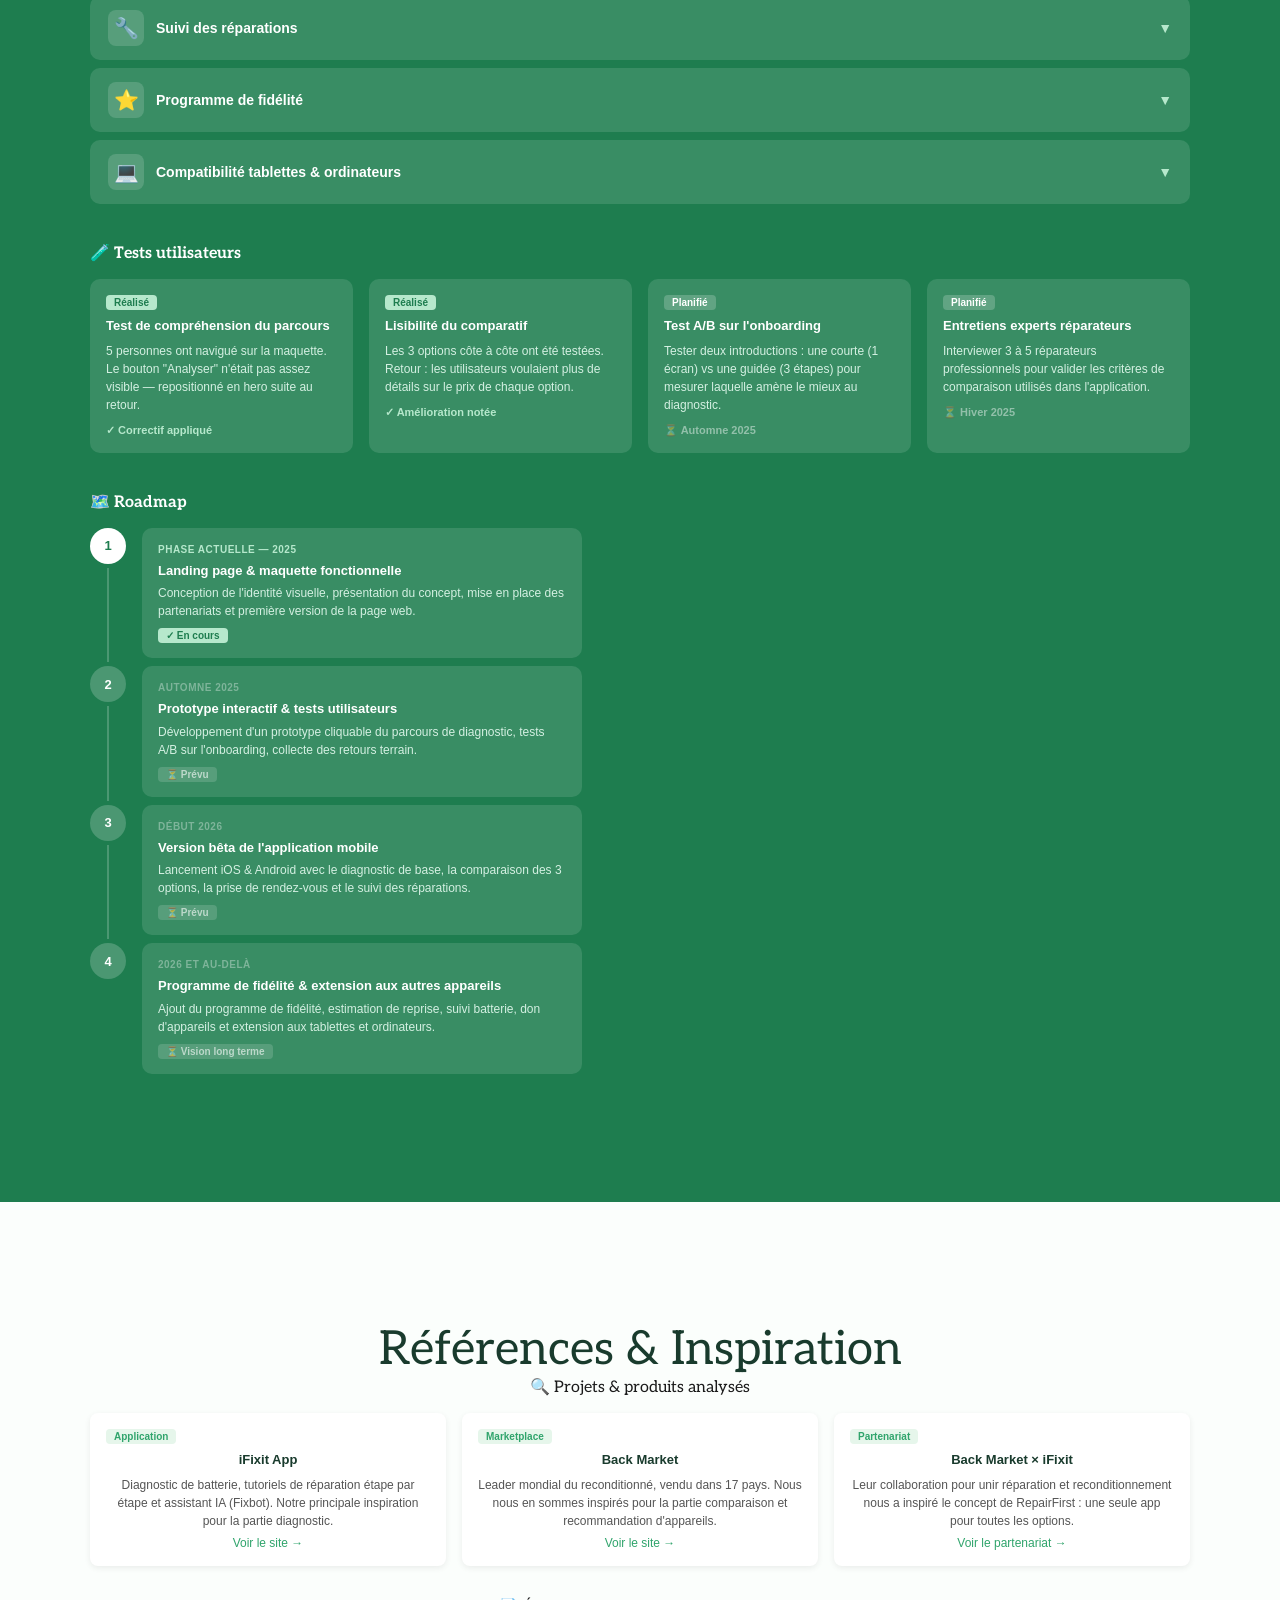
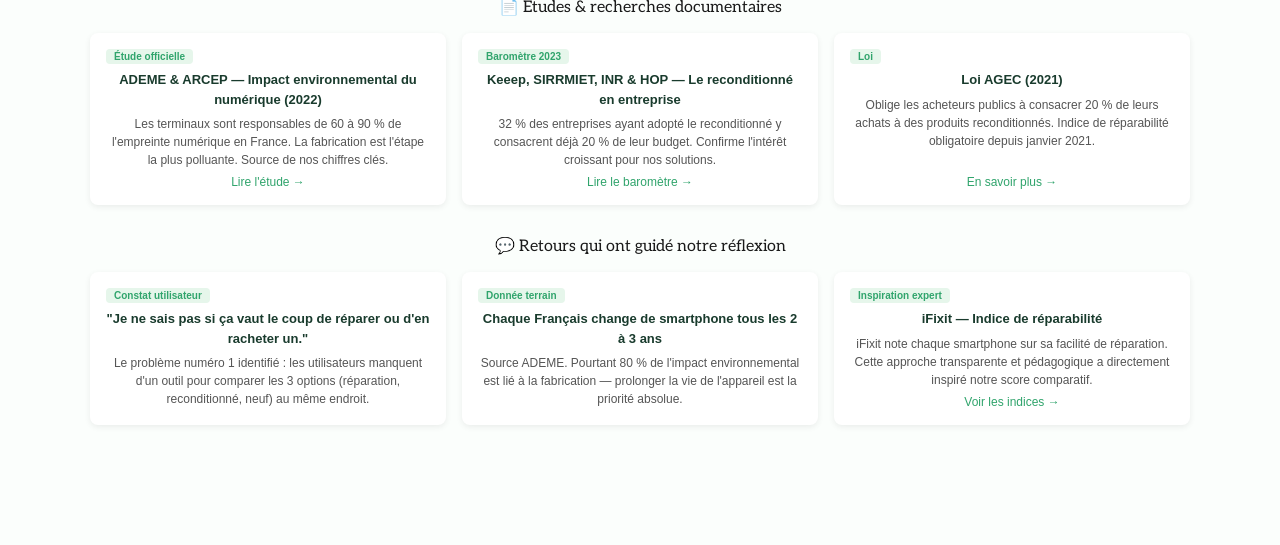
==== commit 290b0fb9: "commit" ====
--- a/documentation.html
+++ b/documentation.html
@@ -35,11 +35,10 @@
                 <div class="div-introduction">
                     <h1>Présentation</h1>
                     <p>
-                        Notre application accompagne l'utilisateur en analysant l'état de son téléphone (composants,
-                        performances et état général), puis compare trois solutions : réparer, acheter un téléphone
-                        reconditionné ou un téléphone neuf.
-                        Chaque option présente son coût, ses avantages et son impact environnemental afin d'aider
-                        l'utilisateur à faire un choix éclairé.
+                        Notre application analyse l'état de votre smartphone (composants, performances et santé globale)
+                        pour vous proposer trois solutions : la réparation, l'achat d'un appareil reconditionné ou
+                        l'achat d'un neuf. Pour chaque option, nous détaillons le coût, les avantages et l'impact
+                        environnemental afin de vous guider vers un choix éclairé.
                     </p>
                 </div>
 
@@ -60,23 +59,18 @@
                         <p>Formateur informatique</p>
                         <br>
                         <p>
-                            Loïc utilise quotidiennement son téléphone. En cas de panne,
-                            il envisage rapidement d'en acheter un nouveau sans connaître le coût d'une réparation ni
-                            les alternatives disponibles.
-
-
+                            Loïc utilise son smartphone au quotidien. Lorsqu'une panne survient, il songe immédiatement
+                            à le remplacer, faute de connaître le coût des réparations ou les solutions alternatives.
                         </p>
                         <br>
                         <strong>Besoins: </strong>
-                        Comprendre l'état de son téléphone.
-                        Comparer les solutions.
-                        Trouver un réparateur de confiance.
+                        Évaluer l'état de son appareil, comparer les options de remise en état et identifier un
+                        réparateur de confiance.
                         </br>
                         <br>
                         <strong>Frustrations: </strong>
-                        Manque d'informations sur la réparation.
-                        Prix peu transparents.
-                        Difficulté à trouver un professionnel fiable.
+                        Manque de visibilité sur les réparations, opacité des tarifs et difficulté à trouver un
+                        prestataire fiable.
                         </br>
                         </p>
 
@@ -89,10 +83,8 @@
                         <p>Agriculteur</p>
                         <br>
                         <p>
-                            Joris utilise son téléphone pour les usages essentiels.
-                            Peu à l'aise avec la technologie,
-                            il recherche une solution simple et compréhensible lorsqu'un problème survient.
-
+                            Joris n'utilise son téléphone que pour l'essentiel. Peu à l'aise avec les outils numériques,
+                            il privilégie des solutions simples et accessibles en cas de difficulté.
                         </p>
                         <br>
                         <strong>Besoins: </strong>
@@ -117,12 +109,11 @@
     <section id="problematique" class="section-padding">
         <div class="container">
             <h2>Pourquoi ?</h2>
-            <p>Aujourd'hui, de nombreux utilisateurs remplacent leur téléphone dès la première panne alors qu'une
-                réparation serait souvent suffisante.
-                Ce comportement est principalement dû au manque d'informations : coût de la réparation, intérêt du
-                reconditionné ou choix le plus économique.
-                RepairFirst centralise toutes ces informations afin d'aider chacun à prendre une décision plus
-                responsable.
+            <p>
+                Aujourd'hui, beaucoup d'utilisateurs changent de téléphone à la moindre défaillance, alors qu'une
+                réparation suffirait bien souvent. Ce phénomène s'explique surtout par un manque d'informations sur les
+                tarifs de réparation, les avantages du reconditionné ou les solutions les plus rentables. RepairFirst
+                rassemble toutes ces données pour accompagner chacun dans une démarche de consommation plus responsable.
             </p>
         </div>
     </section>
@@ -580,7 +571,7 @@
         </div>
     </section>
 
-    
+
 </body>
 
 </html>
--- a/style.css
+++ b/style.css
@@ -72,11 +72,6 @@
   line-height: 1.5;
 }
 
-/* img {
-  width : 100px;
-  height: auto;
-} */
-
 a {
   color: inherit;
 }
@@ -290,24 +285,20 @@
   margin: 1rem 0 3rem;
 }
 
+
 /* Section partenaire */
-
-
-
 .div-partenaire {
   display: flex;
   flex-direction: column;
   align-items: center;
   gap: 2rem;
 }
-
 
 .fenetre-partenaires {
   overflow: hidden;
   width: 90%;
   margin: 0 auto;
 }
-
 
 #defilement-partenaires {
   display: flex;
@@ -347,6 +338,7 @@
   margin: 4px 0 0 0;
 }
 
+
 /* section engagement */
 .div-card-engagement {
   display: flex;
@@ -386,6 +378,7 @@
 .p-engagement {
   font-size: 15px;
 }
+
 
 /* section telechargement */
 .button-telechargement {
@@ -415,12 +408,6 @@
   align-items: start;
   gap: 15px;
 }
-
-
-
-
-/* Section partenaires */
-
 
 
 /* section footer */
@@ -492,6 +479,7 @@
 .contact p {
   font-size: 15px;
 }
+
 
 /* ZALJESEVAGIC CSS  */
 .introduction {
@@ -615,8 +603,6 @@
   position: relative;
   margin-bottom: 40px;
 }
-
-
 
 .prototype-etape:hover .etape-image {
   scale: 3 3 1;
@@ -738,6 +724,7 @@
   transition: transform 0.2s;
 }
 
+
 /* Section références */
 .div-references {
   display: flex;
@@ -806,7 +793,6 @@
 
 
 /* section evolution */
-
 #evolutions .container {
   align-items: stretch;
   text-align: left;
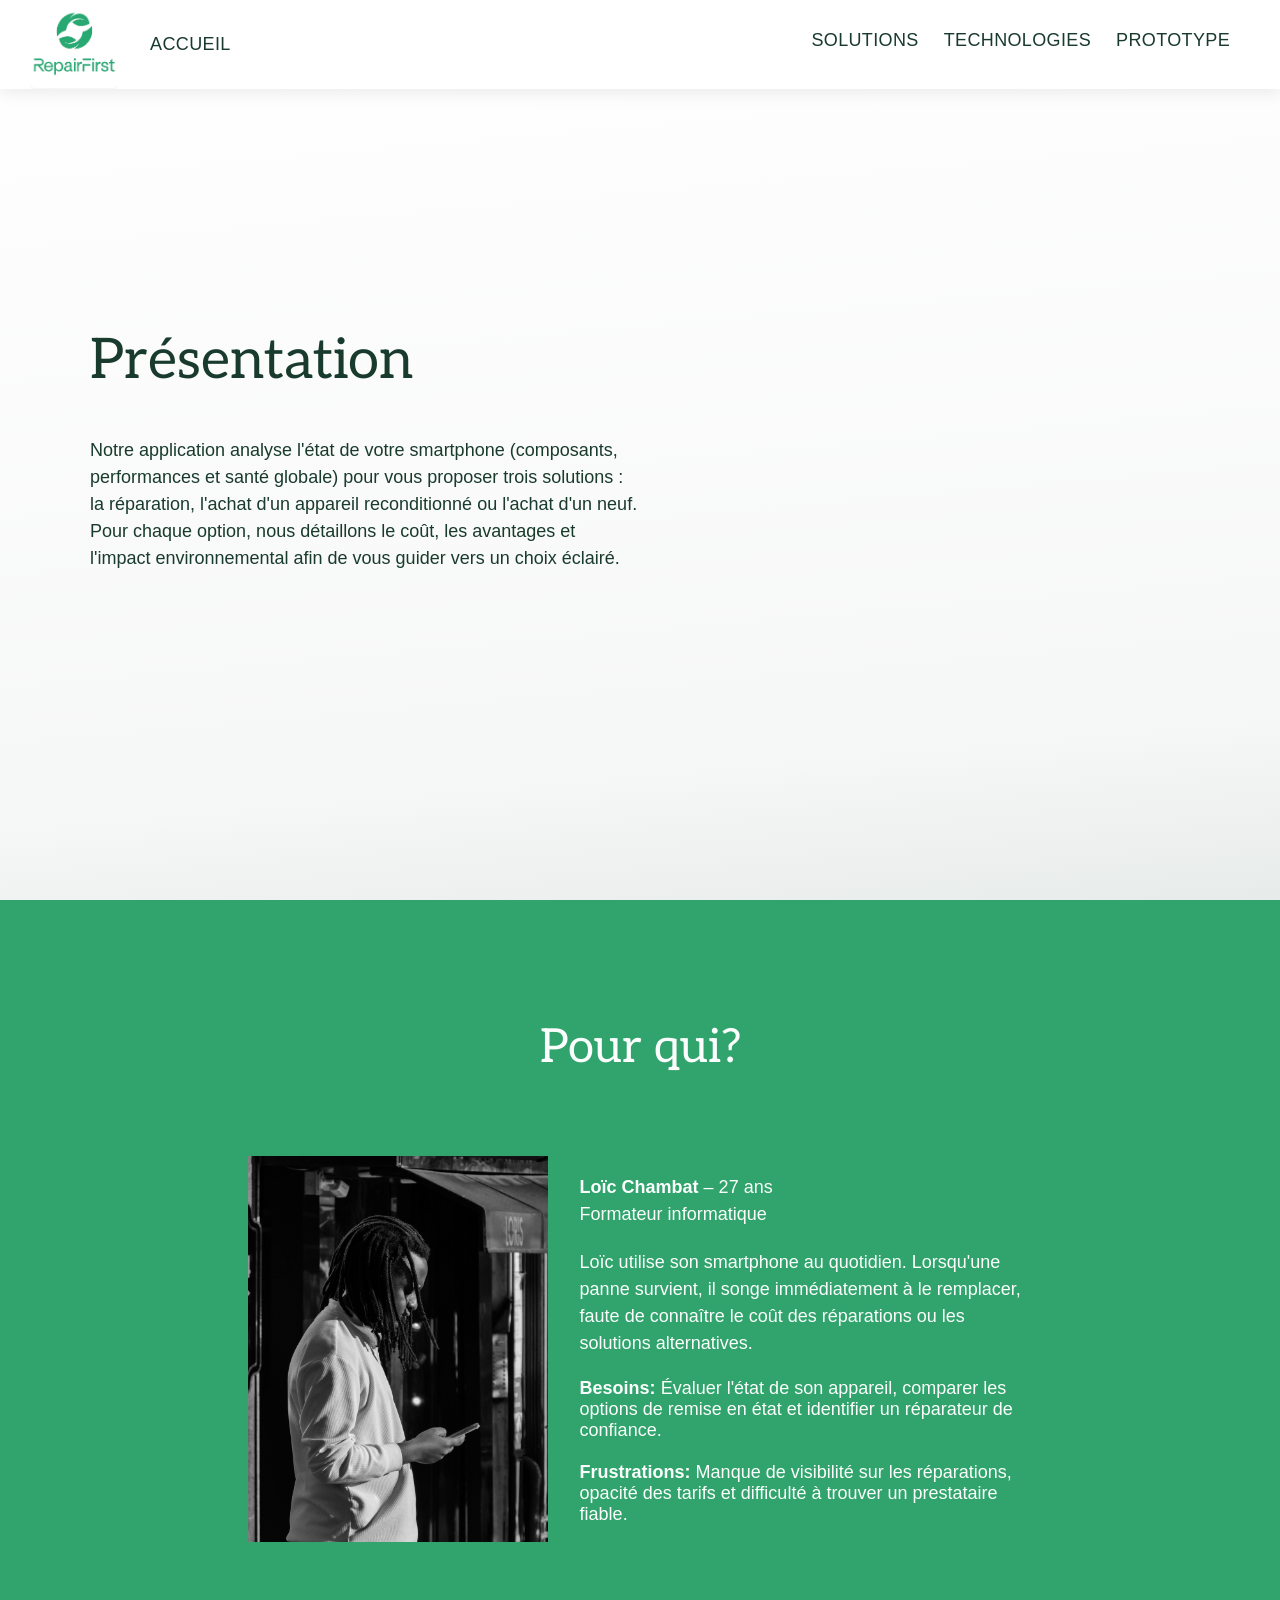
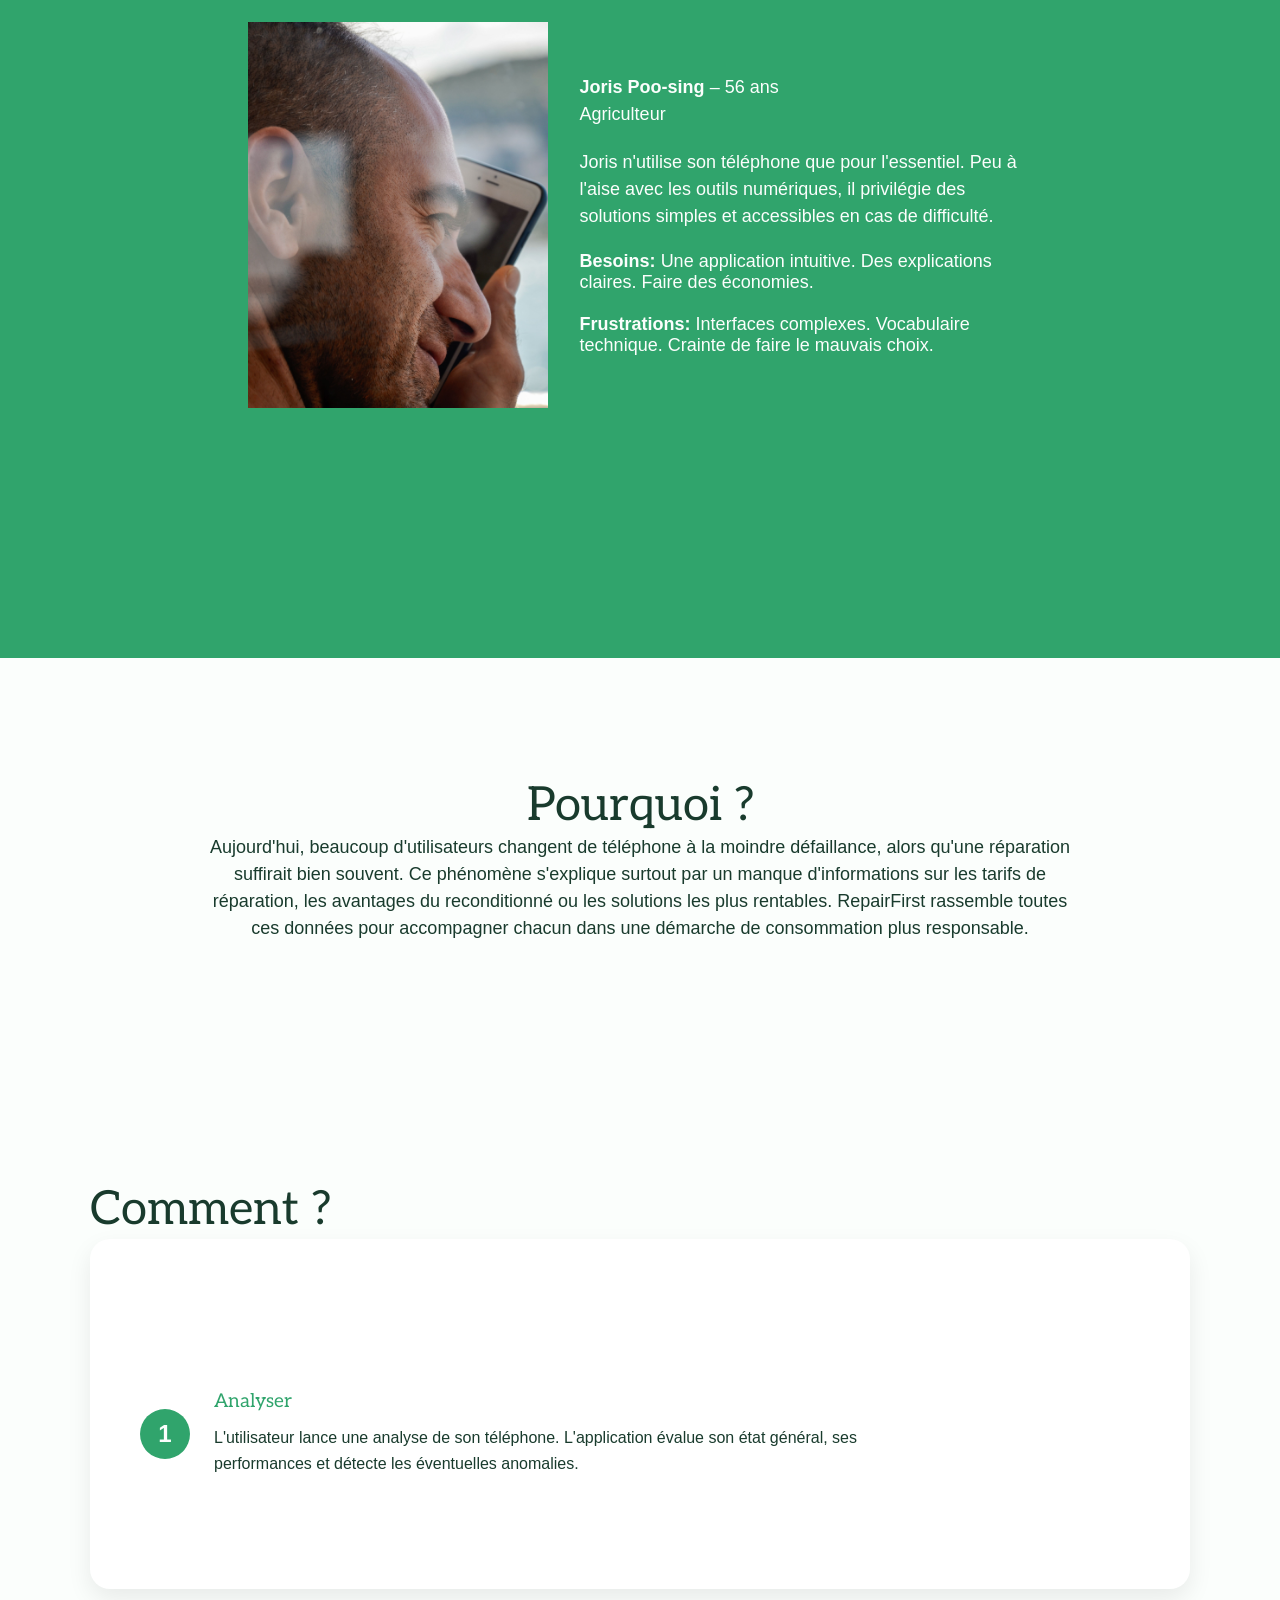
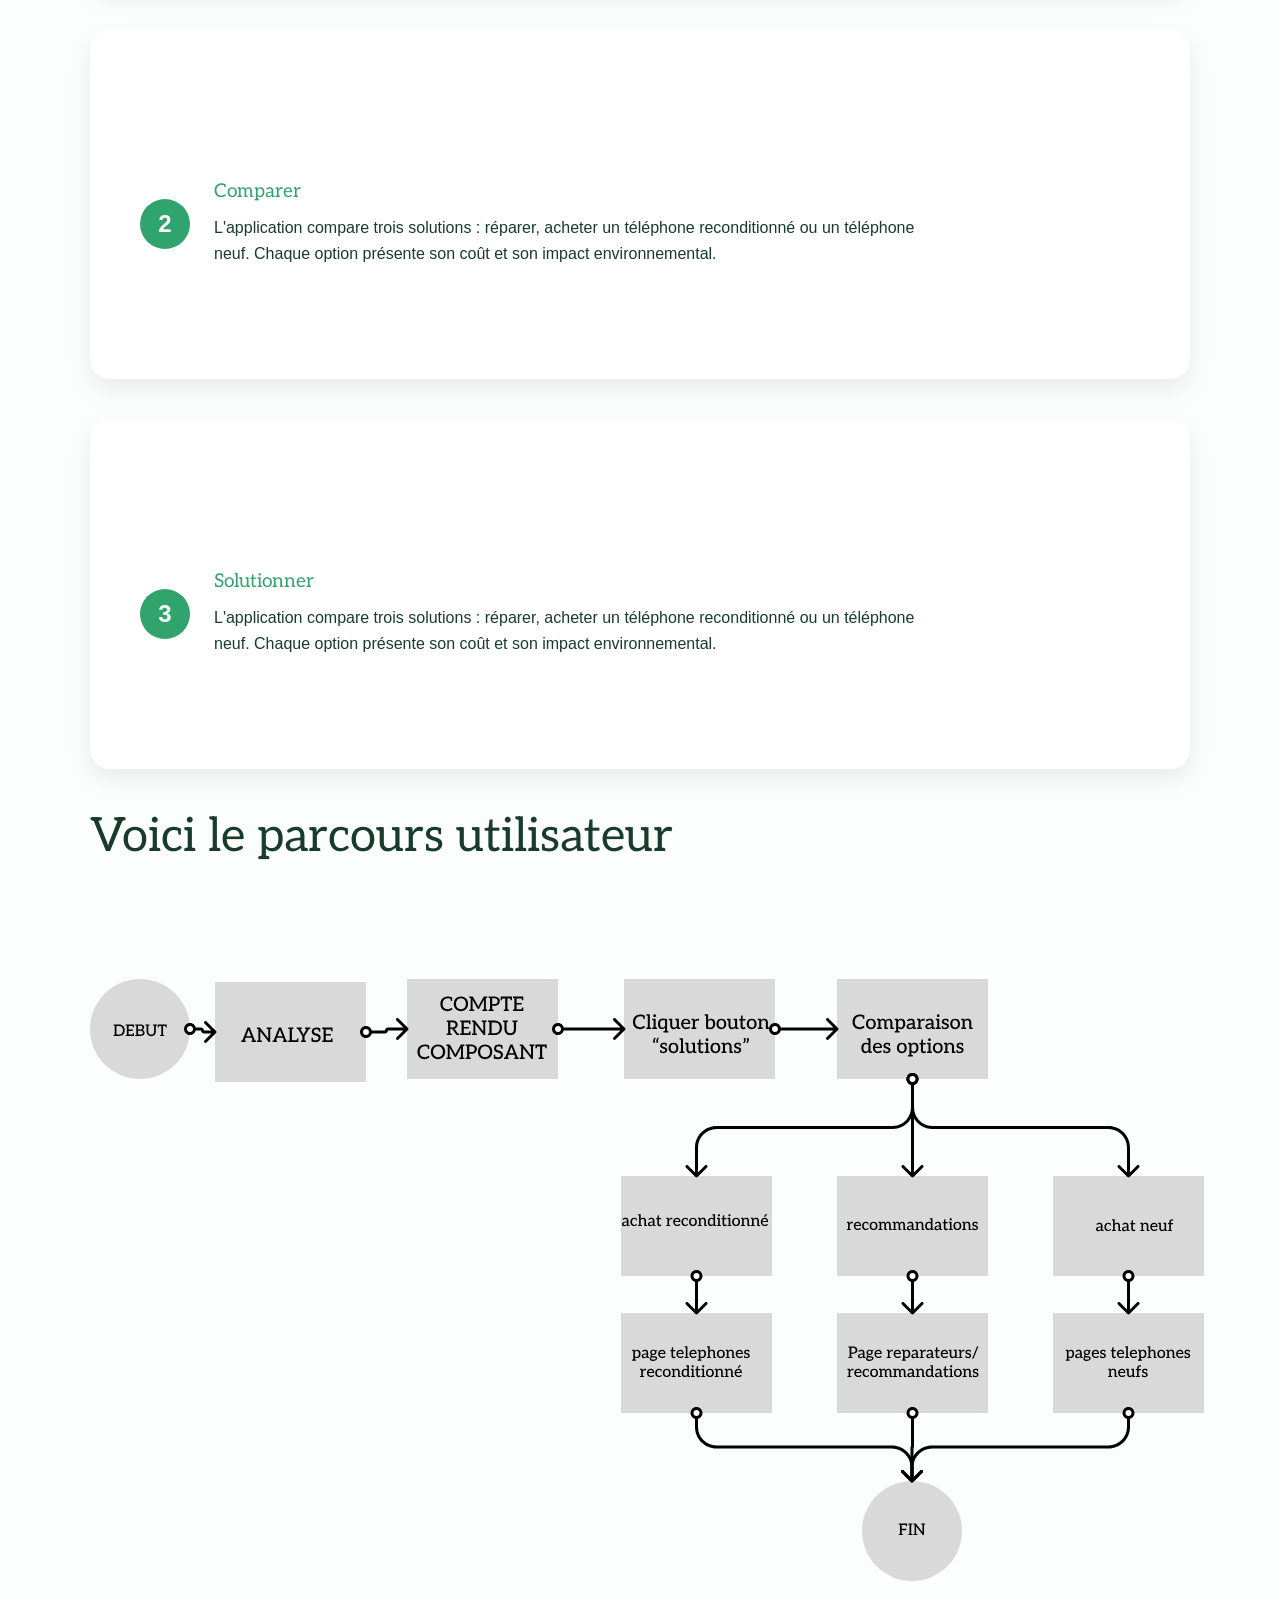
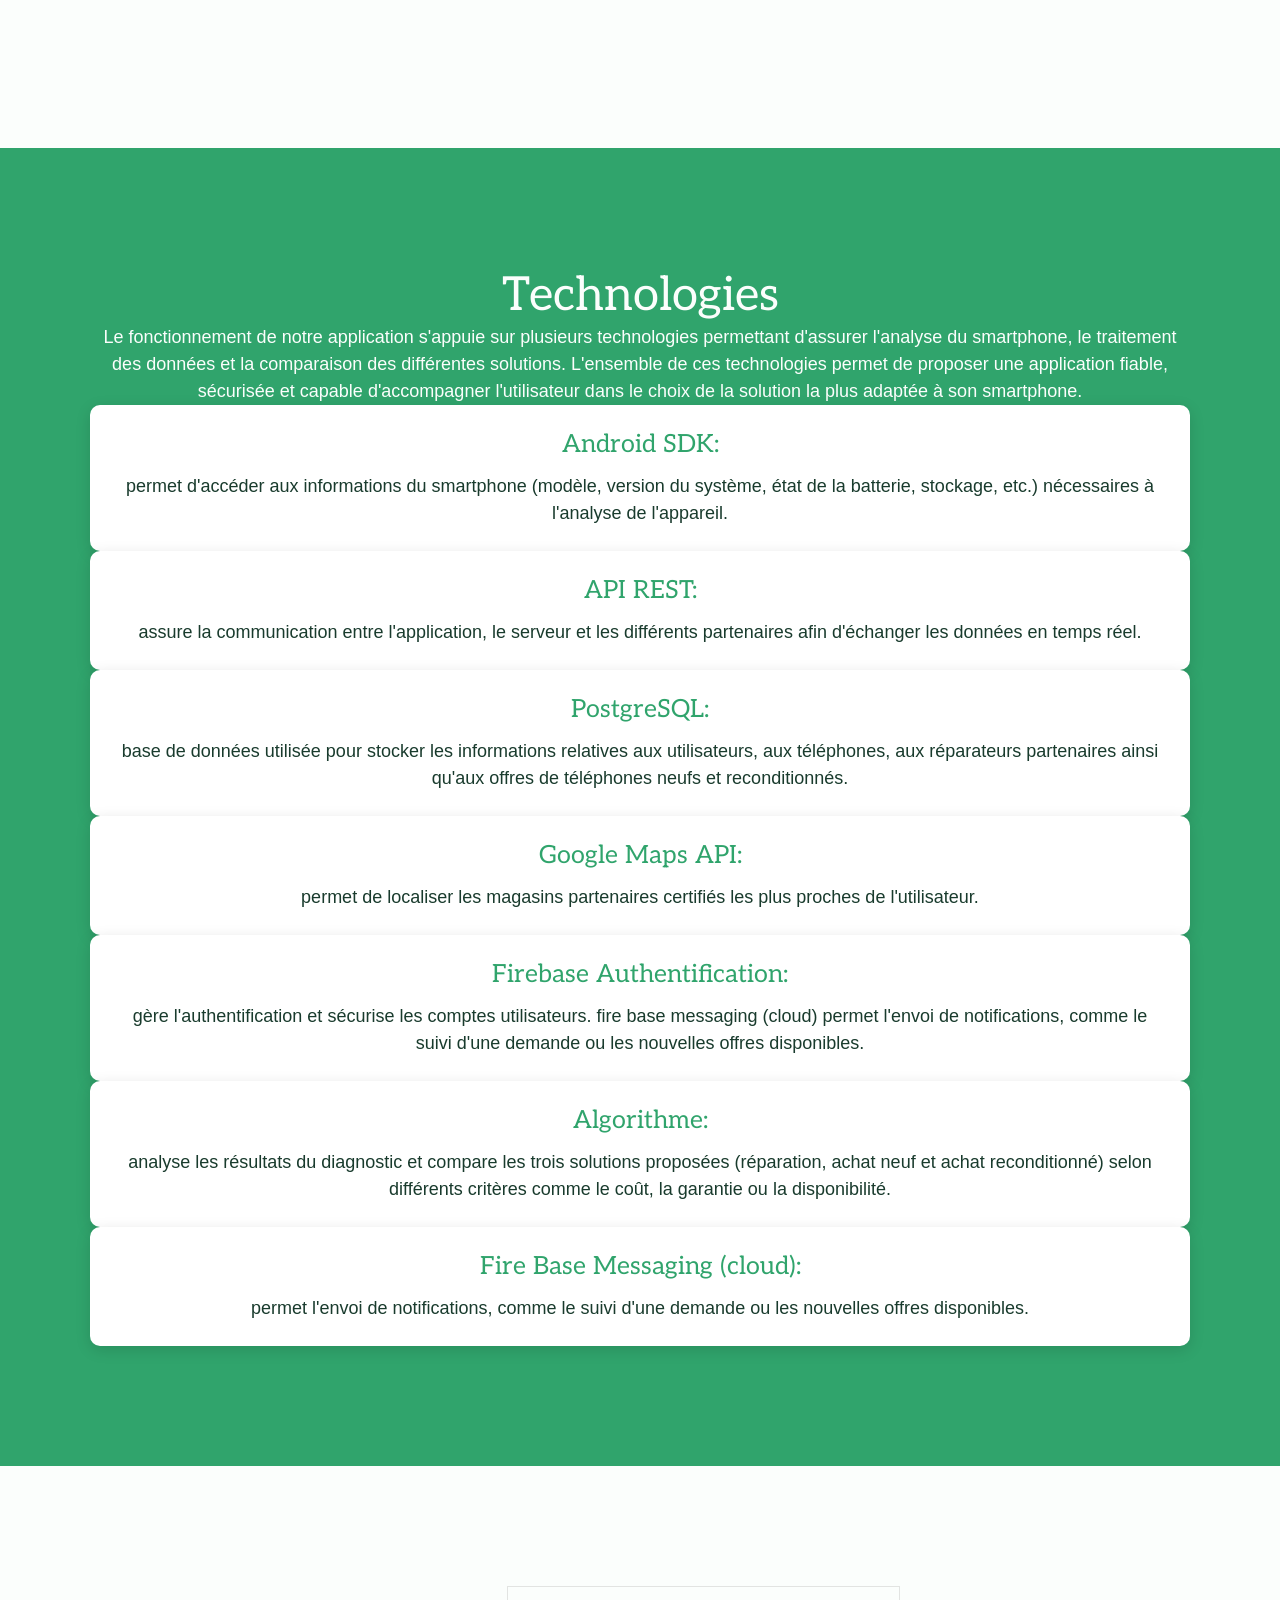
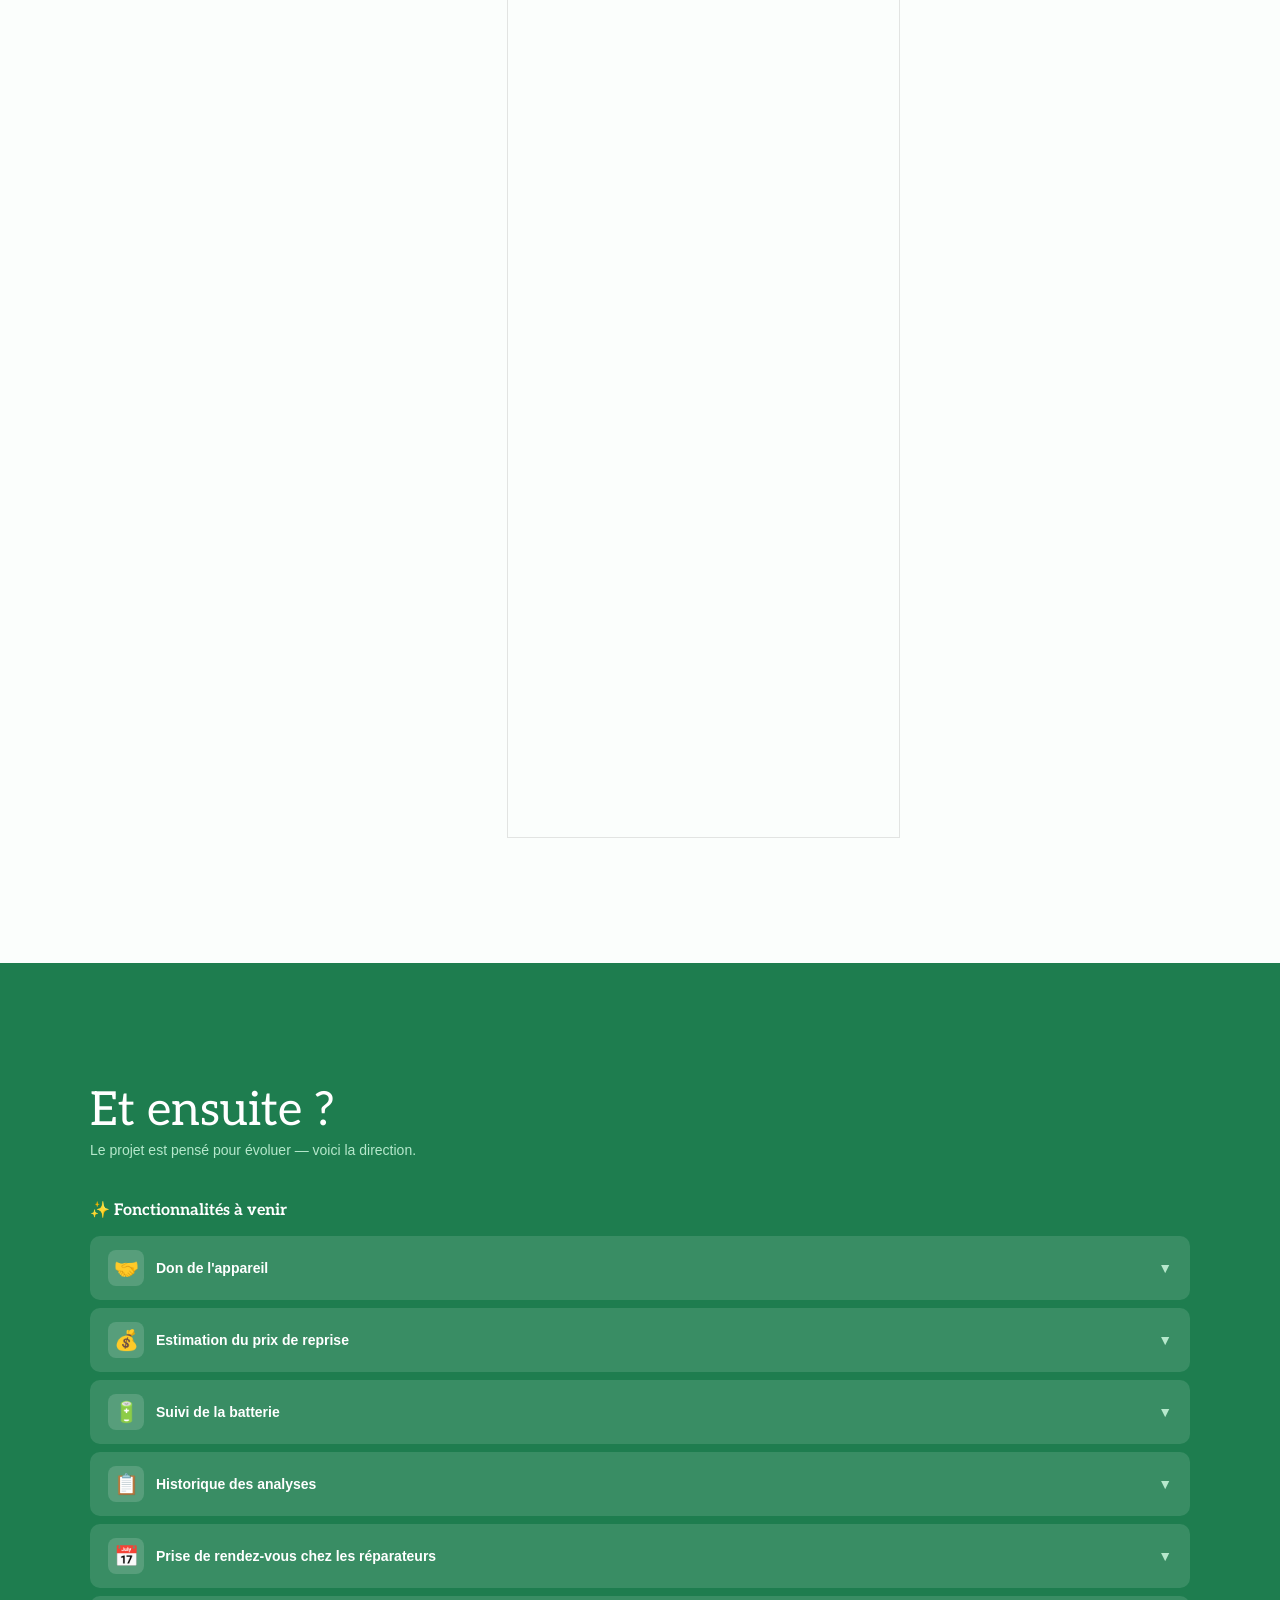
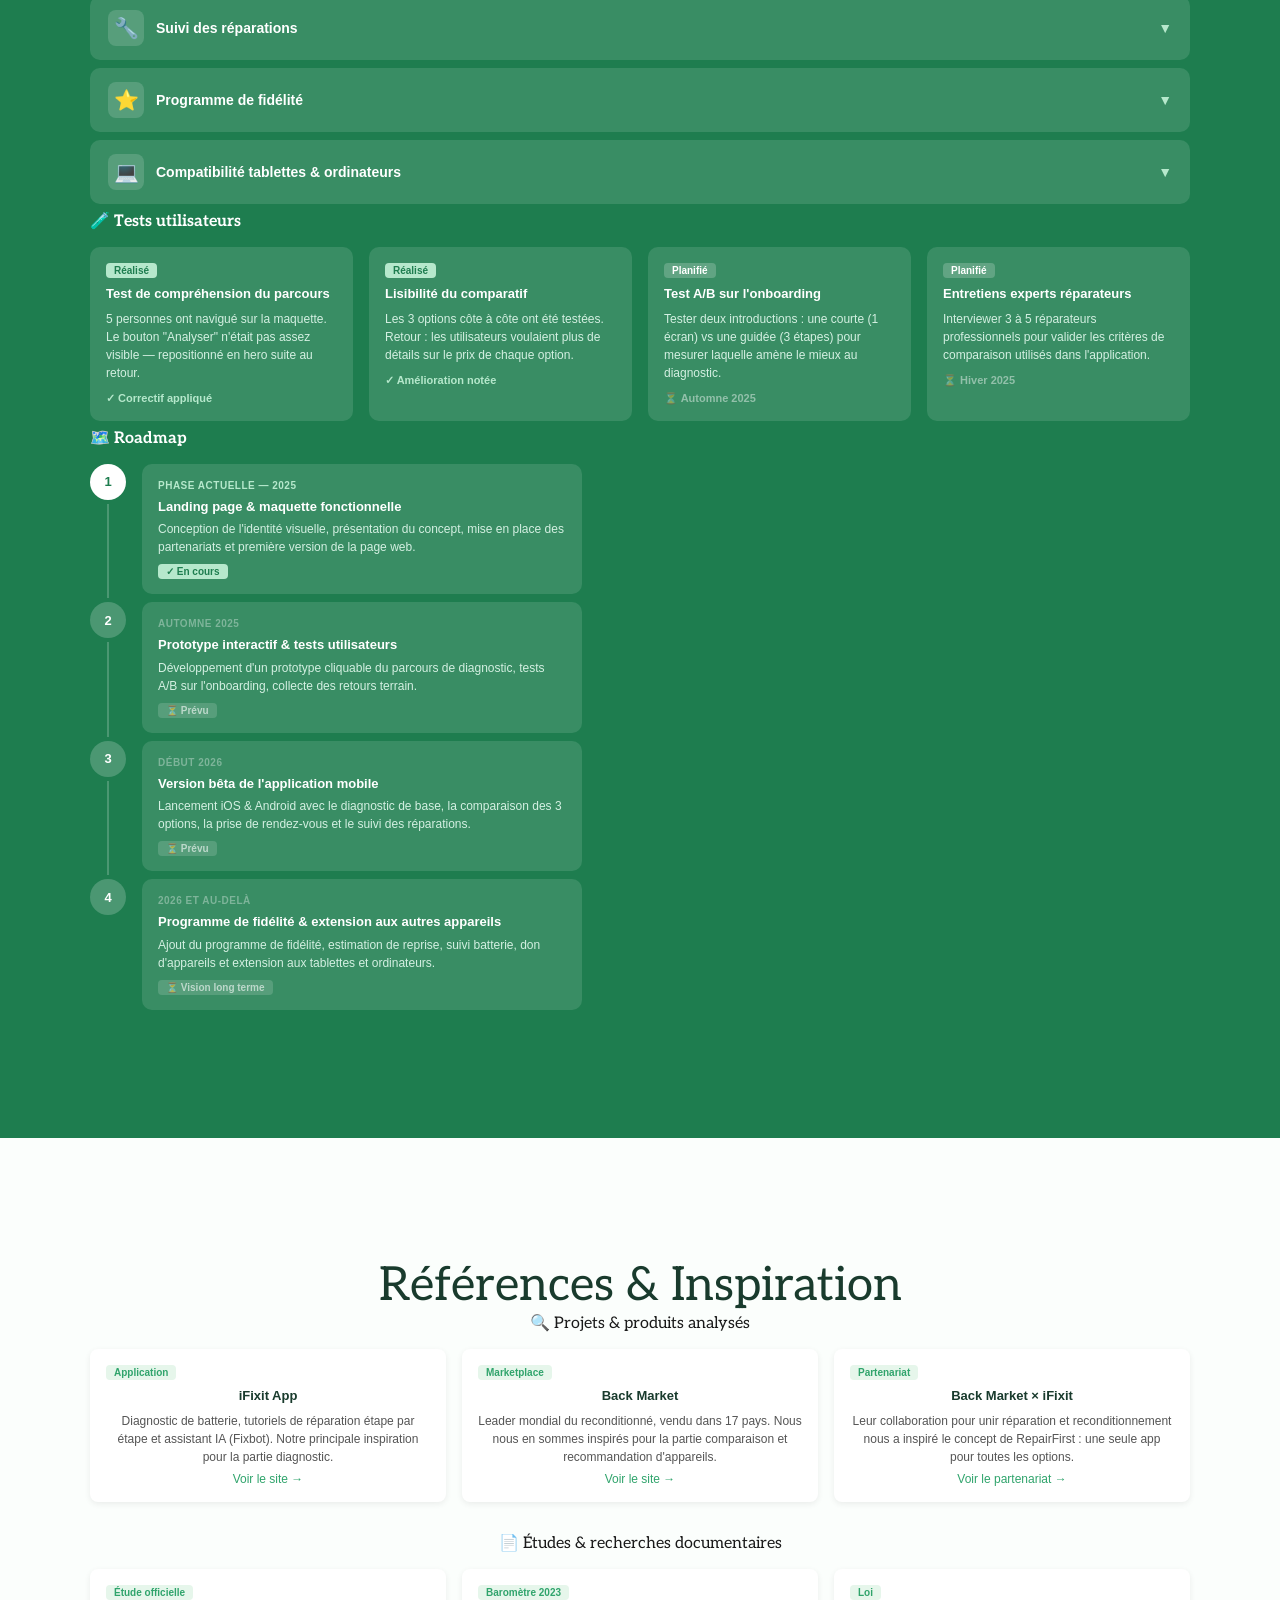
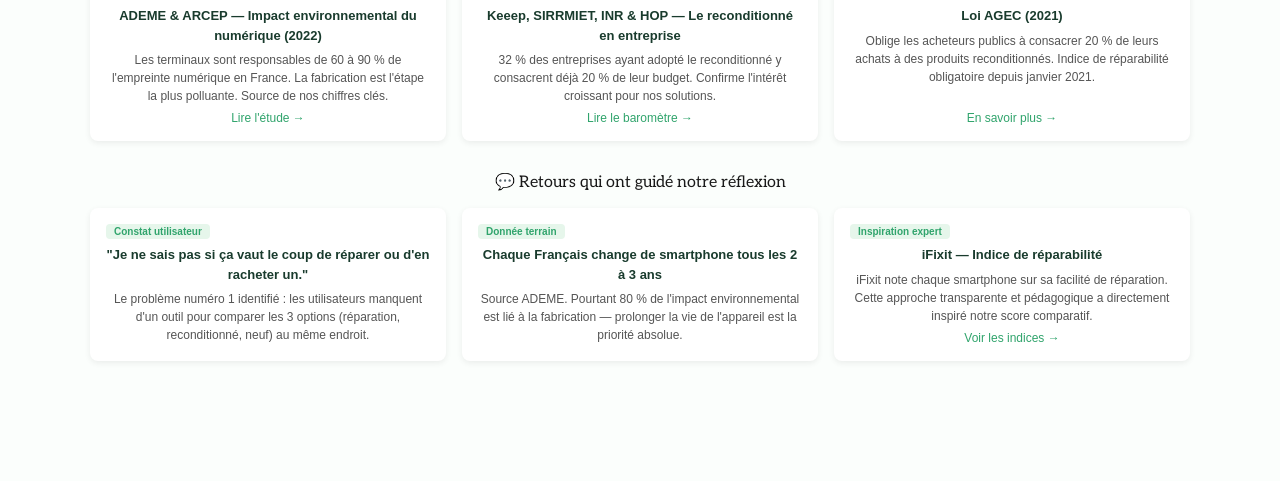
==== commit 4d4c9b8f: "commit" ====
--- a/documentation.html
+++ b/documentation.html
@@ -224,12 +224,12 @@
 
     <section id="evolutions" class="section-padding ">
         <div class="container">
-            <h2>Et ensuite ?</h2>
+            <h2 class="ensuite">Et ensuite ?</h2>
             <p class="sous-titre">Le projet est pensé pour évoluer — voici la direction.</p>
 
             <div class="div-evolutions">
 
-                <!-- GROS BLOQUE POUR FLEX -->
+
 
 
 
@@ -237,235 +237,197 @@
                     <h3 class="titre-bloc">✨ Fonctionnalités à venir</h3>
                     <div class="accordeon">
 
-                        <div class="accordeon-item">
-                            <div class="accordeon-header">
-                                <div class="accordeon-header-gauche">
-                                    <div class="emoji-feature">🤝</div>
+                        <div class="accordeon">
+
+                            <details class="accordeon-item">
+                                <summary class="accordeon-header">
+                                    <span class="emoji-feature">🤝</span>
                                     <span class="titre-feature">Don de l'appareil</span>
-                                </div>
-                                <span class="chevron">▼</span>
+                                </summary>
+                                <p class="accordeon-body">Si l'utilisateur décide de racheter un nouveau téléphone,
+                                    l'app l'oriente vers des solutions de don — Emmaüs, associations locales — pour
+                                    éviter que l'ancien appareil finisse dans un tiroir.</p>
+                            </details>
+
+                            <details class="accordeon-item">
+                                <summary class="accordeon-header">
+                                    <span class="emoji-feature">💰</span>
+                                    <span class="titre-feature">Estimation du prix de reprise</span>
+                                </summary>
+                                <p class="accordeon-body">Avant de décider, l'utilisateur peut estimer ce que vaut son
+                                    appareil en reprise sur Back Market ou en échange en magasin, pour mieux comparer
+                                    avec le coût d'une réparation.</p>
+                            </details>
+
+                            <details class="accordeon-item">
+                                <summary class="accordeon-header">
+                                    <span class="emoji-feature">🔋</span>
+                                    <span class="titre-feature">Suivi de la batterie</span>
+                                </summary>
+                                <p class="accordeon-body">Un suivi régulier de l'état de la batterie avec alertes quand
+                                    le niveau d'usure atteint un seuil critique, pour anticiper le remplacement avant la
+                                    panne.</p>
+                            </details>
+
+                            <details class="accordeon-item">
+                                <summary class="accordeon-header">
+                                    <span class="emoji-feature">📋</span>
+                                    <span class="titre-feature">Historique des analyses</span>
+                                </summary>
+                                <p class="accordeon-body">Retrouver toutes les analyses passées de son appareil pour
+                                    suivre son évolution dans le temps et comparer les résultats entre deux diagnostics.
+                                </p>
+                            </details>
+
+                            <details class="accordeon-item">
+                                <summary class="accordeon-header">
+                                    <span class="emoji-feature">📅</span>
+                                    <span class="titre-feature">Prise de rendez-vous chez les réparateurs</span>
+                                </summary>
+                                <p class="accordeon-body">Directement depuis l'app, l'utilisateur choisit un réparateur
+                                    partenaire proche de chez lui et réserve un créneau sans avoir à appeler ou se
+                                    déplacer.</p>
+                            </details>
+
+                            <details class="accordeon-item">
+                                <summary class="accordeon-header">
+                                    <span class="emoji-feature">🔧</span>
+                                    <span class="titre-feature">Suivi des réparations</span>
+                                </summary>
+                                <p class="accordeon-body">Un statut en temps réel de la réparation en cours : déposé, en
+                                    cours de diagnostic, pièce commandée, prêt à récupérer. Comme un suivi de colis,
+                                    mais pour son téléphone.</p>
+                            </details>
+
+                            <details class="accordeon-item">
+                                <summary class="accordeon-header">
+                                    <span class="emoji-feature">⭐</span>
+                                    <span class="titre-feature">Programme de fidélité</span>
+                                </summary>
+                                <p class="accordeon-body">Chaque réparation ou don d'appareil rapporte des points
+                                    convertibles en réduction chez les réparateurs partenaires. Réparer devient aussi
+                                    une décision économiquement avantageuse.</p>
+                            </details>
+
+                            <details class="accordeon-item">
+                                <summary class="accordeon-header">
+                                    <span class="emoji-feature">💻</span>
+                                    <span class="titre-feature">Compatibilité tablettes & ordinateurs</span>
+                                </summary>
+                                <p class="accordeon-body">Étendre le diagnostic et le comparateur à d'autres appareils
+                                    numériques : tablettes, ordinateurs portables, consoles — pour couvrir l'ensemble
+                                    des équipements du foyer.</p>
+                            </details>
+
+                        </div>
+
+                        <div>
+                            <h3 class="titre-bloc">🧪 Tests utilisateurs</h3>
+                            <div class="grille-tests">
+                                <div class="card-test">
+                                    <span class="tag-test tag-fait">Réalisé</span>
+                                    <p class="nom-test">Test de compréhension du parcours</p>
+                                    <p class="desc-test">5 personnes ont navigué sur la maquette. Le bouton "Analyser"
+                                        n'était
+                                        pas assez visible — repositionné en hero suite au retour.</p>
+                                    <span class="badge-test vert">✓ Correctif appliqué</span>
+                                </div>
+                                <div class="card-test">
+                                    <span class="tag-test tag-fait">Réalisé</span>
+                                    <p class="nom-test">Lisibilité du comparatif</p>
+                                    <p class="desc-test">Les 3 options côte à côte ont été testées. Retour : les
+                                        utilisateurs
+                                        voulaient plus de détails sur le prix de chaque option.</p>
+                                    <span class="badge-test vert">✓ Amélioration notée</span>
+                                </div>
+                                <div class="card-test">
+                                    <span class="tag-test tag-planifie">Planifié</span>
+                                    <p class="nom-test">Test A/B sur l'onboarding</p>
+                                    <p class="desc-test">Tester deux introductions : une courte (1 écran) vs une guidée
+                                        (3
+                                        étapes) pour mesurer laquelle amène le mieux au diagnostic.</p>
+                                    <span class="badge-test gris">⏳ Automne 2025</span>
+                                </div>
+                                <div class="card-test">
+                                    <span class="tag-test tag-planifie">Planifié</span>
+                                    <p class="nom-test">Entretiens experts réparateurs</p>
+                                    <p class="desc-test">Interviewer 3 à 5 réparateurs professionnels pour valider les
+                                        critères
+                                        de comparaison utilisés dans l'application.</p>
+                                    <span class="badge-test gris">⏳ Hiver 2025</span>
+                                </div>
                             </div>
-                            <div class="accordeon-body">
-                                <p>Si l'utilisateur décide de racheter un nouveau téléphone, l'app l'oriente vers
-                                    des
-                                    solutions de don — Emmaüs, associations locales — pour éviter que l'ancien
-                                    appareil
-                                    finisse dans un tiroir.</p>
+                        </div>
+
+                        <div>
+                            <h3 class="titre-bloc">🗺️ Roadmap</h3>
+                            <div class="roadmap">
+
+                                <div class="etape-roadmap">
+                                    <div class="etape-gauche">
+                                        <div class="cercle">1</div>
+                                        <div class="ligne-verticale"></div>
+                                    </div>
+                                    <div class="etape-droite">
+                                        <p class="periode">Phase actuelle — 2025</p>
+                                        <p class="titre-etape">Landing page & maquette fonctionnelle</p>
+                                        <p class="desc-etape">Conception de l'identité visuelle, présentation du
+                                            concept, mise
+                                            en place des partenariats et première version de la page web.</p>
+                                        <span class="badge-etape vert">✓ En cours</span>
+                                    </div>
+                                </div>
+
+                                <div class="etape-roadmap">
+                                    <div class="etape-gauche">
+                                        <div class="cercle gris">2</div>
+                                        <div class="ligne-verticale"></div>
+                                    </div>
+                                    <div class="etape-droite">
+                                        <p class="periode grise">Automne 2025</p>
+                                        <p class="titre-etape">Prototype interactif & tests utilisateurs</p>
+                                        <p class="desc-etape">Développement d'un prototype cliquable du parcours de
+                                            diagnostic,
+                                            tests A/B sur l'onboarding, collecte des retours terrain.</p>
+                                        <span class="badge-etape gris">⏳ Prévu</span>
+                                    </div>
+                                </div>
+
+                                <div class="etape-roadmap">
+                                    <div class="etape-gauche">
+                                        <div class="cercle gris">3</div>
+                                        <div class="ligne-verticale"></div>
+                                    </div>
+                                    <div class="etape-droite">
+                                        <p class="periode grise">Début 2026</p>
+                                        <p class="titre-etape">Version bêta de l'application mobile</p>
+                                        <p class="desc-etape">Lancement iOS & Android avec le diagnostic de base, la
+                                            comparaison
+                                            des 3 options, la prise de rendez-vous et le suivi des réparations.</p>
+                                        <span class="badge-etape gris">⏳ Prévu</span>
+                                    </div>
+                                </div>
+
+                                <div class="etape-roadmap">
+                                    <div class="etape-gauche">
+                                        <div class="cercle gris">4</div>
+                                    </div>
+                                    <div class="etape-droite">
+                                        <p class="periode grise">2026 et au-delà</p>
+                                        <p class="titre-etape">Programme de fidélité & extension aux autres appareils
+                                        </p>
+                                        <p class="desc-etape">Ajout du programme de fidélité, estimation de reprise,
+                                            suivi
+                                            batterie, don d'appareils et extension aux tablettes et ordinateurs.</p>
+                                        <span class="badge-etape gris">⏳ Vision long terme</span>
+                                    </div>
+                                </div>
+
                             </div>
                         </div>
 
-                        <div class="accordeon-item">
-                            <div class="accordeon-header">
-                                <div class="accordeon-header-gauche">
-                                    <div class="emoji-feature">💰</div>
-                                    <span class="titre-feature">Estimation du prix de reprise</span>
-                                </div>
-                                <span class="chevron">▼</span>
-                            </div>
-                            <div class="accordeon-body">
-                                <p>Avant de décider, l'utilisateur peut estimer ce que vaut son appareil en reprise
-                                    sur
-                                    Back Market ou en échange en magasin, pour mieux comparer avec le coût d'une
-                                    réparation.</p>
-                            </div>
-                        </div>
-
-                        <div class="accordeon-item">
-                            <div class="accordeon-header">
-                                <div class="accordeon-header-gauche">
-                                    <div class="emoji-feature">🔋</div>
-                                    <span class="titre-feature">Suivi de la batterie</span>
-                                </div>
-                                <span class="chevron">▼</span>
-                            </div>
-                            <div class="accordeon-body">
-                                <p>Un suivi régulier de l'état de la batterie avec alertes quand le niveau d'usure
-                                    atteint un seuil critique, pour anticiper le remplacement avant la panne.</p>
-                            </div>
-                        </div>
-
-                        <div class="accordeon-item">
-                            <div class="accordeon-header">
-                                <div class="accordeon-header-gauche">
-                                    <div class="emoji-feature">📋</div>
-                                    <span class="titre-feature">Historique des analyses</span>
-                                </div>
-                                <span class="chevron">▼</span>
-                            </div>
-                            <div class="accordeon-body">
-                                <p>Retrouver toutes les analyses passées de son appareil pour suivre son évolution
-                                    dans
-                                    le temps et comparer les résultats entre deux diagnostics.</p>
-                            </div>
-                        </div>
-
-                        <div class="accordeon-item">
-                            <div class="accordeon-header">
-                                <div class="accordeon-header-gauche">
-                                    <div class="emoji-feature">📅</div>
-                                    <span class="titre-feature">Prise de rendez-vous chez les réparateurs</span>
-                                </div>
-                                <span class="chevron">▼</span>
-                            </div>
-                            <div class="accordeon-body">
-                                <p>Directement depuis l'app, l'utilisateur choisit un réparateur partenaire proche
-                                    de
-                                    chez lui et réserve un créneau sans avoir à appeler ou se déplacer.</p>
-                            </div>
-                        </div>
-
-                        <div class="accordeon-item">
-                            <div class="accordeon-header">
-                                <div class="accordeon-header-gauche">
-                                    <div class="emoji-feature">🔧</div>
-                                    <span class="titre-feature">Suivi des réparations</span>
-                                </div>
-                                <span class="chevron">▼</span>
-                            </div>
-                            <div class="accordeon-body">
-                                <p>Un statut en temps réel de la réparation en cours : déposé, en cours de
-                                    diagnostic,
-                                    pièce commandée, prêt à récupérer. Comme un suivi de colis, mais pour son
-                                    téléphone.
-                                </p>
-                            </div>
-                        </div>
-
-                        <div class="accordeon-item">
-                            <div class="accordeon-header">
-                                <div class="accordeon-header-gauche">
-                                    <div class="emoji-feature">⭐</div>
-                                    <span class="titre-feature">Programme de fidélité</span>
-                                </div>
-                                <span class="chevron">▼</span>
-                            </div>
-                            <div class="accordeon-body">
-                                <p>Chaque réparation ou don d'appareil rapporte des points convertibles en réduction
-                                    chez les réparateurs partenaires. Réparer devient aussi une décision
-                                    économiquement
-                                    avantageuse.</p>
-                            </div>
-                        </div>
-
-                        <div class="accordeon-item">
-                            <div class="accordeon-header">
-                                <div class="accordeon-header-gauche">
-                                    <div class="emoji-feature">💻</div>
-                                    <span class="titre-feature">Compatibilité tablettes & ordinateurs</span>
-                                </div>
-                                <span class="chevron">▼</span>
-                            </div>
-                            <div class="accordeon-body">
-                                <p>Étendre le diagnostic et le comparateur à d'autres appareils numériques :
-                                    tablettes,
-                                    ordinateurs portables, consoles — pour couvrir l'ensemble des équipements du
-                                    foyer.
-                                </p>
-                            </div>
-                        </div>
-
-                    </div>
-                </div>
-
-
-                <div>
-                    <h3 class="titre-bloc">🧪 Tests utilisateurs</h3>
-                    <div class="grille-tests">
-                        <div class="card-test">
-                            <span class="tag-test tag-fait">Réalisé</span>
-                            <p class="nom-test">Test de compréhension du parcours</p>
-                            <p class="desc-test">5 personnes ont navigué sur la maquette. Le bouton "Analyser" n'était
-                                pas assez visible — repositionné en hero suite au retour.</p>
-                            <span class="badge-test vert">✓ Correctif appliqué</span>
-                        </div>
-                        <div class="card-test">
-                            <span class="tag-test tag-fait">Réalisé</span>
-                            <p class="nom-test">Lisibilité du comparatif</p>
-                            <p class="desc-test">Les 3 options côte à côte ont été testées. Retour : les utilisateurs
-                                voulaient plus de détails sur le prix de chaque option.</p>
-                            <span class="badge-test vert">✓ Amélioration notée</span>
-                        </div>
-                        <div class="card-test">
-                            <span class="tag-test tag-planifie">Planifié</span>
-                            <p class="nom-test">Test A/B sur l'onboarding</p>
-                            <p class="desc-test">Tester deux introductions : une courte (1 écran) vs une guidée (3
-                                étapes) pour mesurer laquelle amène le mieux au diagnostic.</p>
-                            <span class="badge-test gris">⏳ Automne 2025</span>
-                        </div>
-                        <div class="card-test">
-                            <span class="tag-test tag-planifie">Planifié</span>
-                            <p class="nom-test">Entretiens experts réparateurs</p>
-                            <p class="desc-test">Interviewer 3 à 5 réparateurs professionnels pour valider les critères
-                                de comparaison utilisés dans l'application.</p>
-                            <span class="badge-test gris">⏳ Hiver 2025</span>
-                        </div>
-                    </div>
-                </div>
-
-                <div>
-                    <h3 class="titre-bloc">🗺️ Roadmap</h3>
-                    <div class="roadmap">
-
-                        <div class="etape-roadmap">
-                            <div class="etape-gauche">
-                                <div class="cercle">1</div>
-                                <div class="ligne-verticale"></div>
-                            </div>
-                            <div class="etape-droite">
-                                <p class="periode">Phase actuelle — 2025</p>
-                                <p class="titre-etape">Landing page & maquette fonctionnelle</p>
-                                <p class="desc-etape">Conception de l'identité visuelle, présentation du concept, mise
-                                    en place des partenariats et première version de la page web.</p>
-                                <span class="badge-etape vert">✓ En cours</span>
-                            </div>
-                        </div>
-
-                        <div class="etape-roadmap">
-                            <div class="etape-gauche">
-                                <div class="cercle gris">2</div>
-                                <div class="ligne-verticale"></div>
-                            </div>
-                            <div class="etape-droite">
-                                <p class="periode grise">Automne 2025</p>
-                                <p class="titre-etape">Prototype interactif & tests utilisateurs</p>
-                                <p class="desc-etape">Développement d'un prototype cliquable du parcours de diagnostic,
-                                    tests A/B sur l'onboarding, collecte des retours terrain.</p>
-                                <span class="badge-etape gris">⏳ Prévu</span>
-                            </div>
-                        </div>
-
-                        <div class="etape-roadmap">
-                            <div class="etape-gauche">
-                                <div class="cercle gris">3</div>
-                                <div class="ligne-verticale"></div>
-                            </div>
-                            <div class="etape-droite">
-                                <p class="periode grise">Début 2026</p>
-                                <p class="titre-etape">Version bêta de l'application mobile</p>
-                                <p class="desc-etape">Lancement iOS & Android avec le diagnostic de base, la comparaison
-                                    des 3 options, la prise de rendez-vous et le suivi des réparations.</p>
-                                <span class="badge-etape gris">⏳ Prévu</span>
-                            </div>
-                        </div>
-
-                        <div class="etape-roadmap">
-                            <div class="etape-gauche">
-                                <div class="cercle gris">4</div>
-                            </div>
-                            <div class="etape-droite">
-                                <p class="periode grise">2026 et au-delà</p>
-                                <p class="titre-etape">Programme de fidélité & extension aux autres appareils</p>
-                                <p class="desc-etape">Ajout du programme de fidélité, estimation de reprise, suivi
-                                    batterie, don d'appareils et extension aux tablettes et ordinateurs.</p>
-                                <span class="badge-etape gris">⏳ Vision long terme</span>
-                            </div>
-                        </div>
-
-                    </div>
-                </div>
-
-            </div>
-        </div>
+                    </div>
+                </div>
     </section>
 
 
--- a/style.css
+++ b/style.css
@@ -168,6 +168,7 @@
   background: white;
   border-radius: 10px;
   padding: 16px;
+  border-top: 1px solid #30a46c;
 }
 
 /* boutons */
@@ -197,6 +198,10 @@
   justify-content: space-between;
   position: absolute;
   width: 100%;
+  position: fixed;
+  box-shadow: 0 4px 15px #00000014;
+  z-index: 1;
+  background: white;
 }
 
 .img-logo {
@@ -303,13 +308,13 @@
 #defilement-partenaires {
   display: flex;
   gap: 35px;
-  width: max-content; 
+  width: max-content;
 }
 
 .img-partenaire {
   height: 65px;
   width: 65px;
-  object-fit: contain; 
+  object-fit: contain;
 }
 
 .card-partenaire {
@@ -828,37 +833,45 @@
 }
 
 .accordeon-item {
-  background: rgba(255,255,255,0.12);
+  background: rgba(255, 255, 255, 0.12);
   border-radius: 10px;
   overflow: hidden;
-  transition: background 0.2s;
-  
-}
-
-.accordeon-item.ouvert {
-  background: rgba(255,255,255,0.18);
+}
+
+.accordeon-item[open] {
+  background: rgba(255, 255, 255, 0.18);
 }
 
 .accordeon-header {
   display: flex;
   align-items: center;
-  justify-content: space-between;
+  gap: 12px;
   padding: 14px 18px;
   cursor: pointer;
-  gap: 1rem;
-}
-
-.accordeon-header-gauche {
-  display: flex;
-  align-items: center;
-  gap: 12px;
+  list-style: none; /* enlève la petite flèche par défaut */
+}
+
+.accordeon-header::-webkit-details-marker {
+  display: none; /* enlève la flèche par défaut sur Chrome/Safari */
+}
+
+.accordeon-header::after {
+  content: "▼";
+  margin-left: auto;
+  color: #b6e8cc;
+  font-size: 14px;
+  transition: transform 0.25s;
+}
+
+.accordeon-item[open] .accordeon-header::after {
+  transform: rotate(180deg);
 }
 
 .emoji-feature {
   font-size: 20px;
   width: 36px;
   height: 36px;
-  background: rgba(255,255,255,0.15);
+  background: rgba(255, 255, 255, 0.15);
   border-radius: 8px;
   display: flex;
   align-items: center;
@@ -872,36 +885,16 @@
   color: #fff;
 }
 
-.chevron {
-  color: #b6e8cc;
-  font-size: 14px;
-  transition: transform 0.25s;
-  flex-shrink: 0;
-}
-
-.accordeon-item.ouvert .chevron {
-  transform: rotate(180deg);
-}
-
 .accordeon-body {
-  max-height: 0;
-  overflow: hidden;
-  transition: max-height 0.3s ease, padding 0.3s ease;
-  padding: 0 18px;
-}
-
-.accordeon-item.ouvert .accordeon-body {
-  max-height: 200px;
-  padding: 0 18px 16px;
-}
-
-.accordeon-body p {
   font-size: 13px;
   color: #d4f0e2;
   line-height: 1.6;
-  border-top: 1px solid rgba(255,255,255,0.1);
-  padding-top: 12px;
-}
+  border-top: 1px solid rgba(255, 255, 255, 0.1);
+  margin: 0;
+  padding: 12px 18px 16px;
+}
+
+
 
 .grille-tests {
   display: flex;
@@ -910,7 +903,7 @@
 }
 
 .card-test {
-  background: rgba(255,255,255,0.12);
+  background: rgba(255, 255, 255, 0.12);
   border-radius: 10px;
   padding: 16px;
   flex: 1;
@@ -935,7 +928,7 @@
 
 .tag-planifie {
   color: #fff;
-  background: rgba(255,255,255,0.2);
+  background: rgba(255, 255, 255, 0.2);
 }
 
 .nom-test {
@@ -956,8 +949,13 @@
   margin-top: 4px;
 }
 
-.badge-test.vert { color: #b6e8cc; }
-.badge-test.gris { color: rgba(255,255,255,0.45); }
+.badge-test.vert {
+  color: #b6e8cc;
+}
+
+.badge-test.gris {
+  color: rgba(255, 255, 255, 0.45);
+}
 
 .roadmap {
   display: flex;
@@ -992,20 +990,20 @@
 }
 
 .cercle.gris {
-  background: rgba(255,255,255,0.2);
+  background: rgba(255, 255, 255, 0.2);
   color: #fff;
 }
 
 .ligne-verticale {
   width: 2px;
   flex: 1;
-  background: rgba(255,255,255,0.2);
+  background: rgba(255, 255, 255, 0.2);
   min-height: 24px;
   margin: 4px 0;
 }
 
 .etape-droite {
-  background: rgba(255,255,255,0.12);
+  background: rgba(255, 255, 255, 0.12);
   border-radius: 10px;
   padding: 14px 16px;
   margin-bottom: 8px;
@@ -1021,7 +1019,9 @@
   margin-bottom: 4px;
 }
 
-.periode.grise { color: rgba(255,255,255,0.35); }
+.periode.grise {
+  color: rgba(255, 255, 255, 0.35);
+}
 
 .titre-etape {
   font-size: 13px;
@@ -1051,6 +1051,10 @@
 }
 
 .badge-etape.gris {
-  background: rgba(255,255,255,0.15);
-  color: rgba(255,255,255,0.6);
+  background: rgba(255, 255, 255, 0.15);
+  color: rgba(255, 255, 255, 0.6);
+}
+
+.ensuite{
+  color: white;
 }
